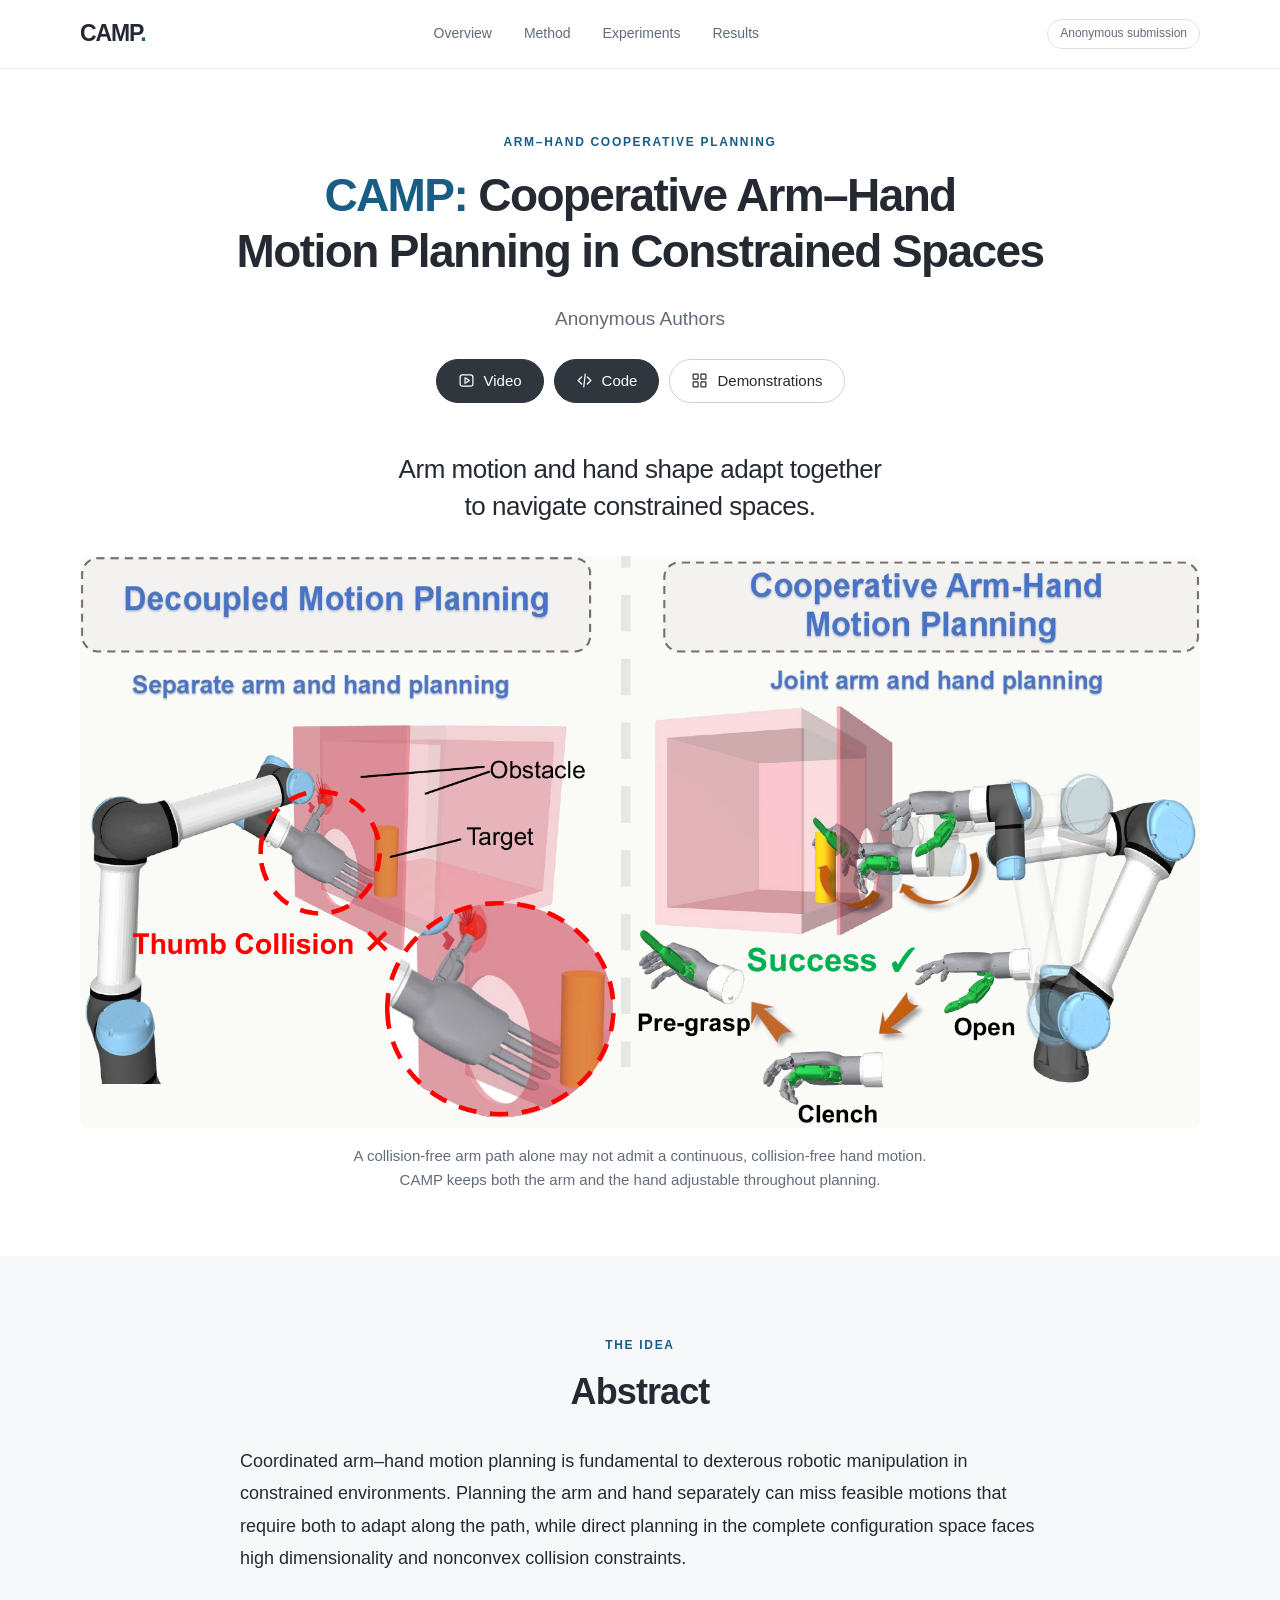
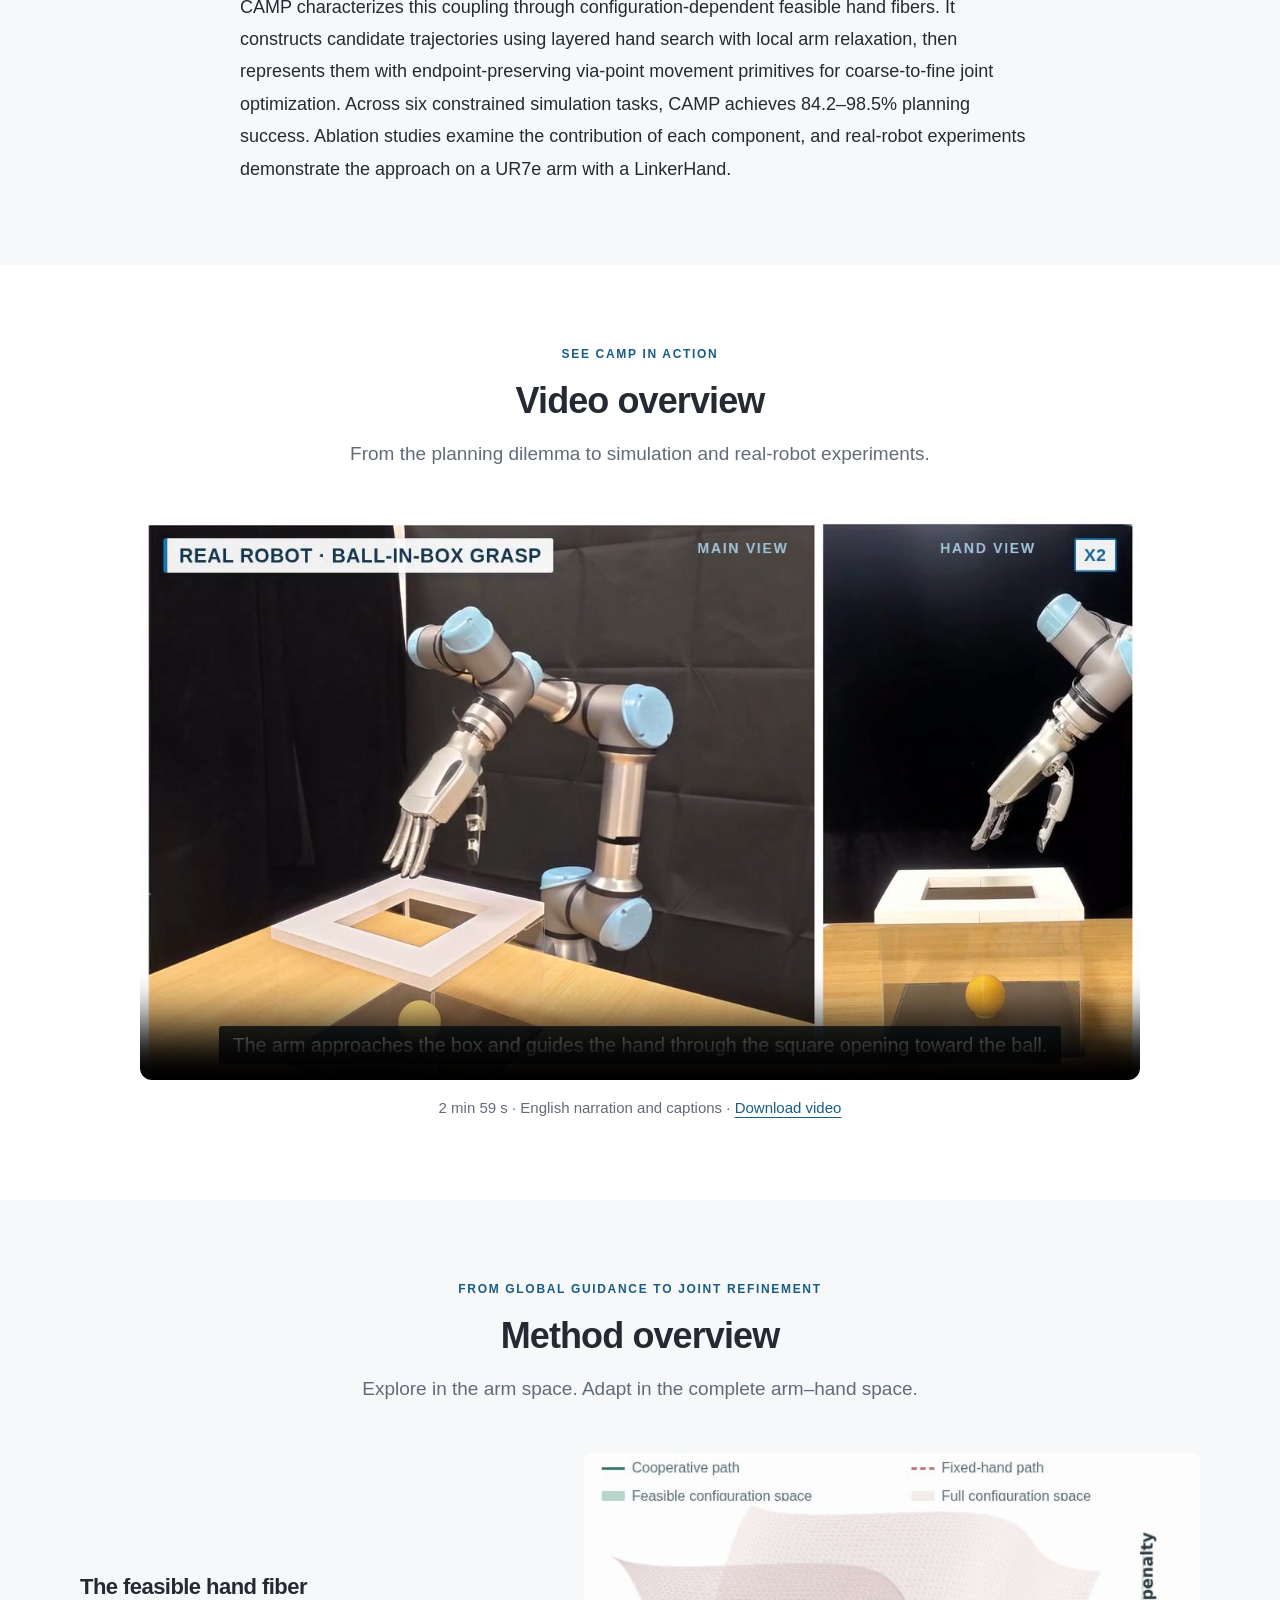
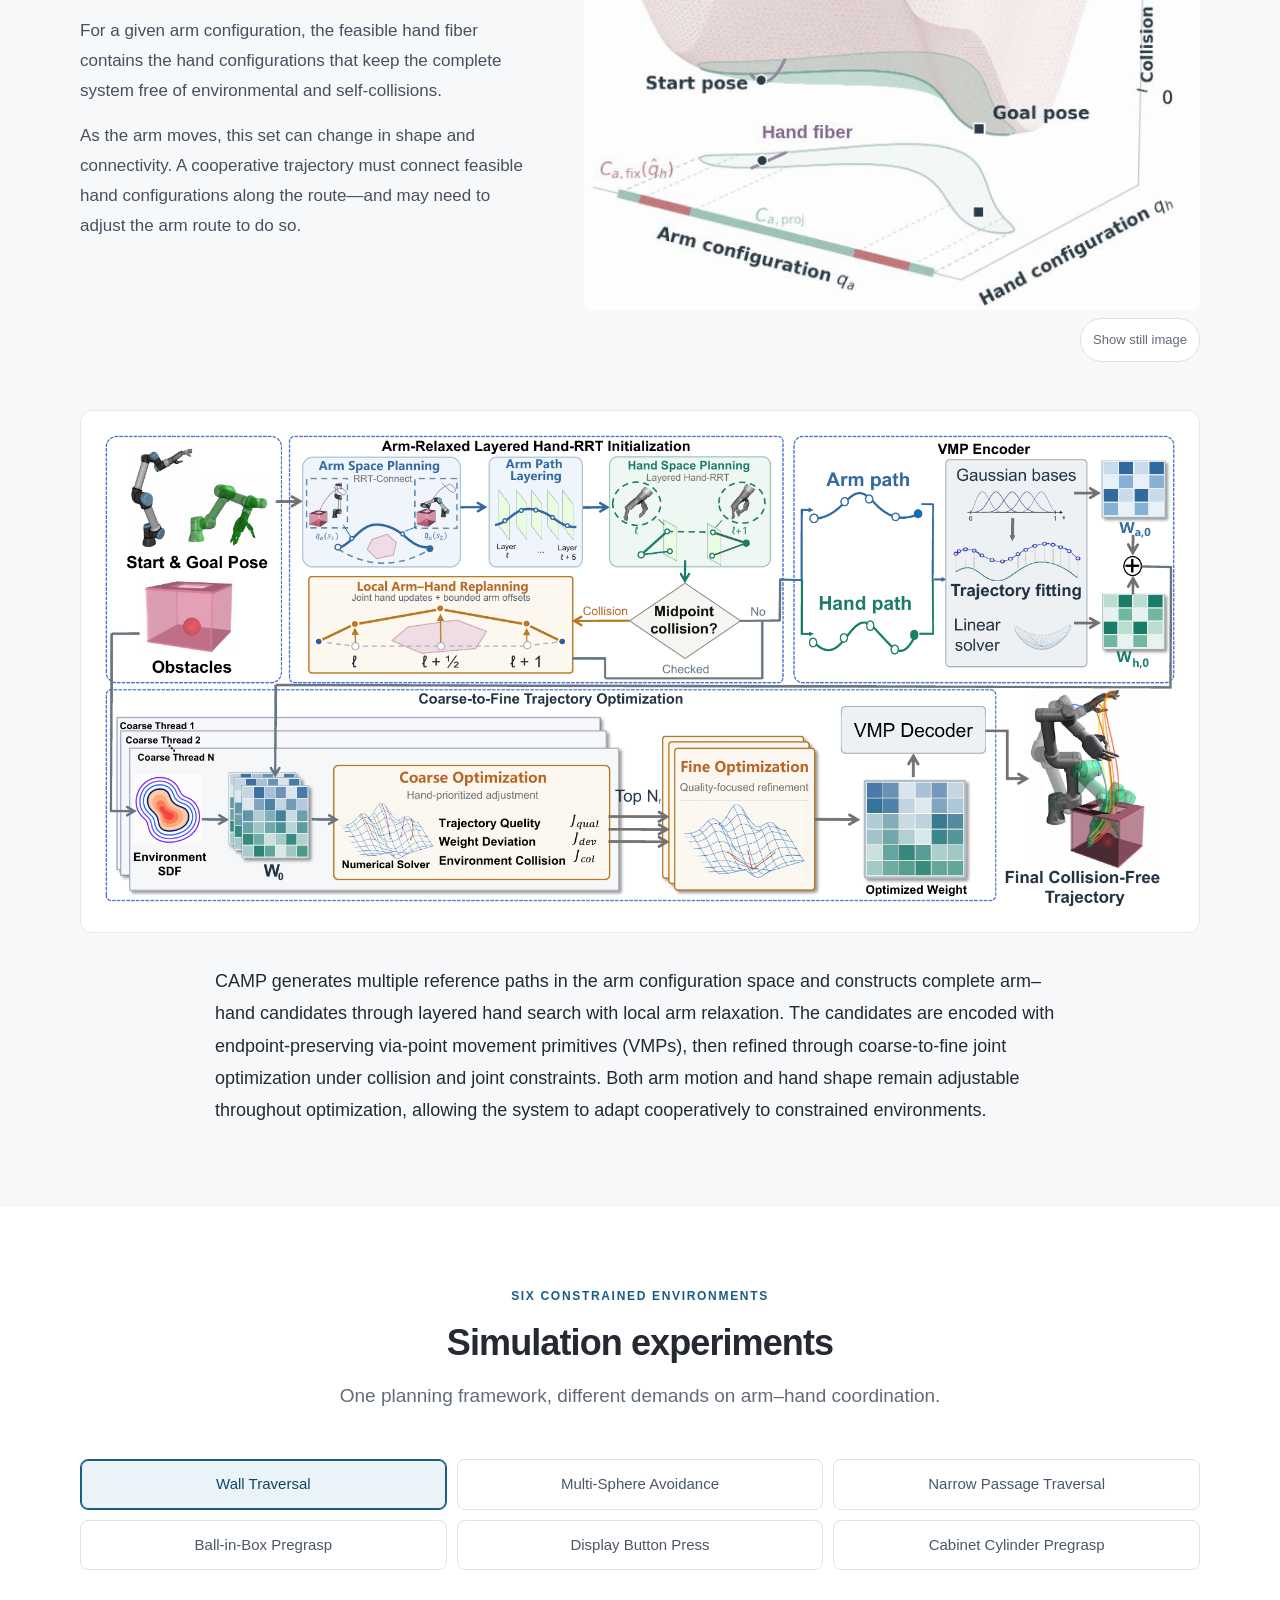
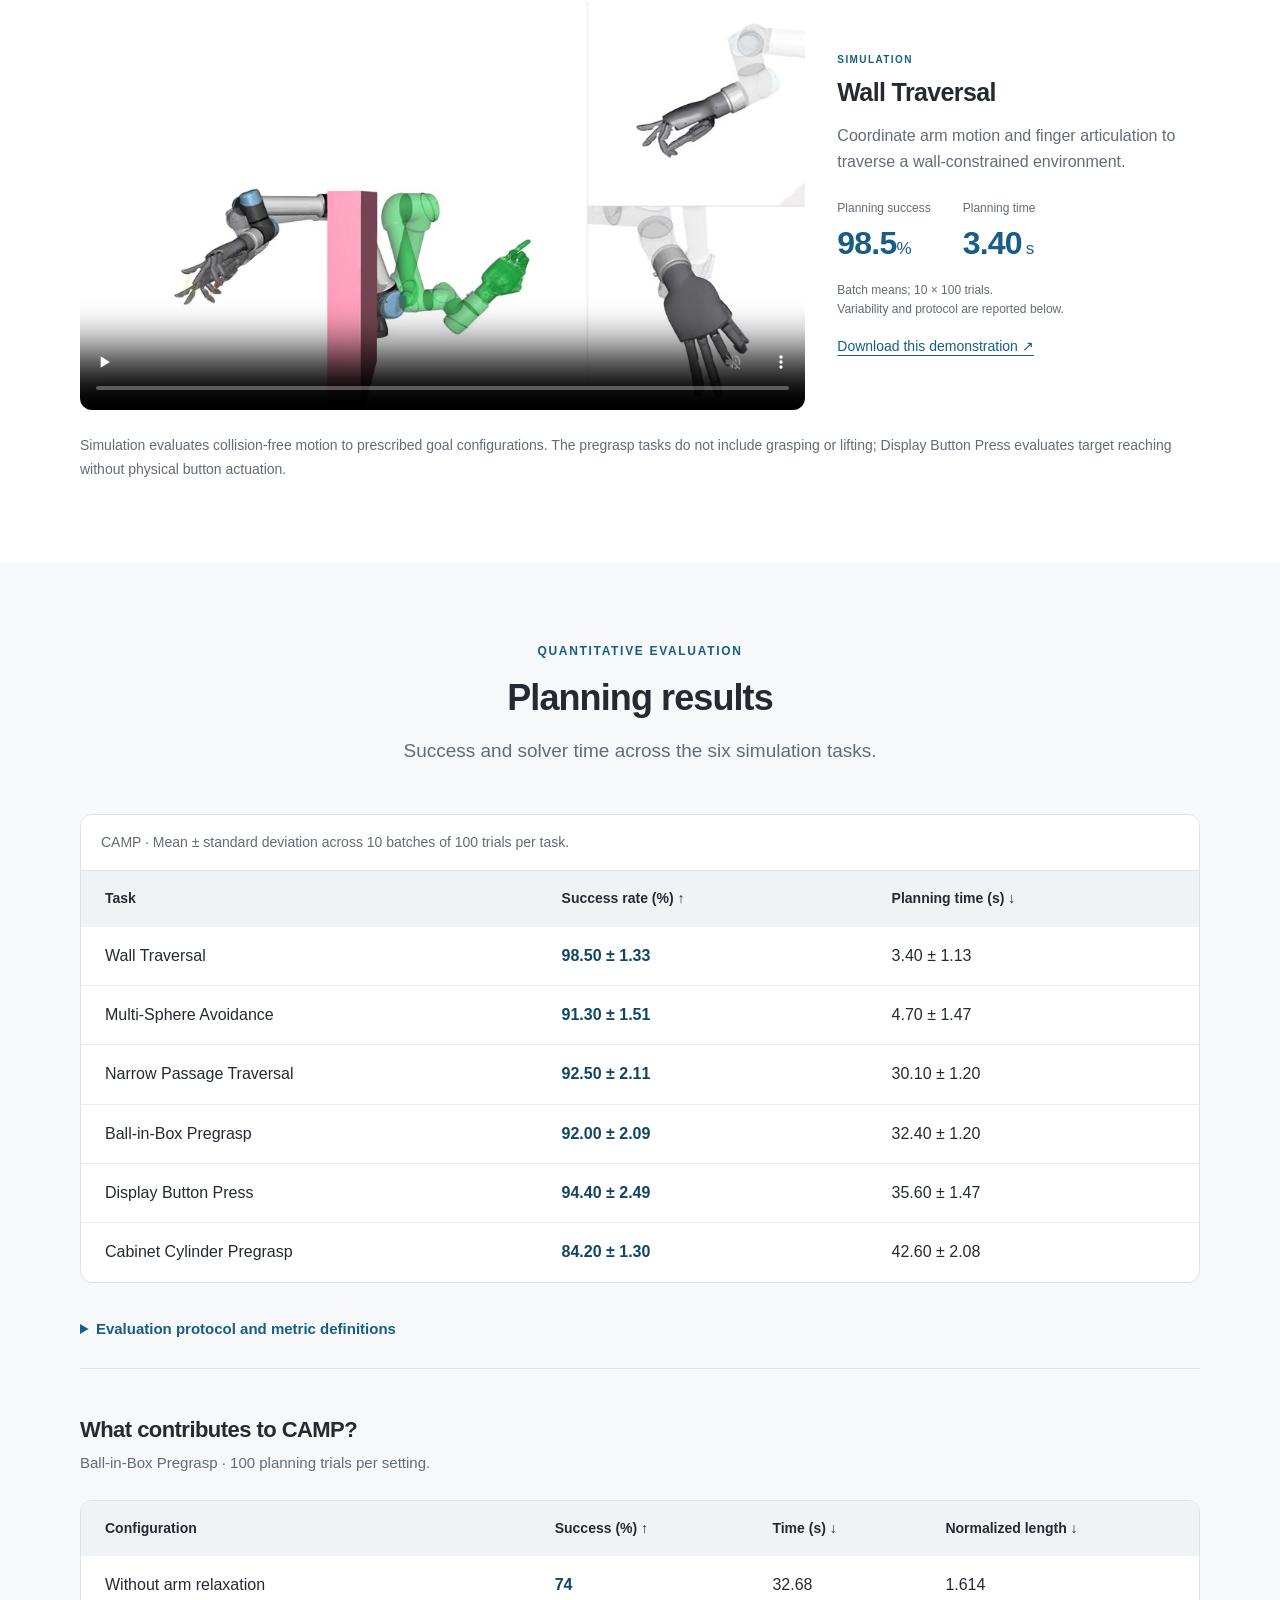
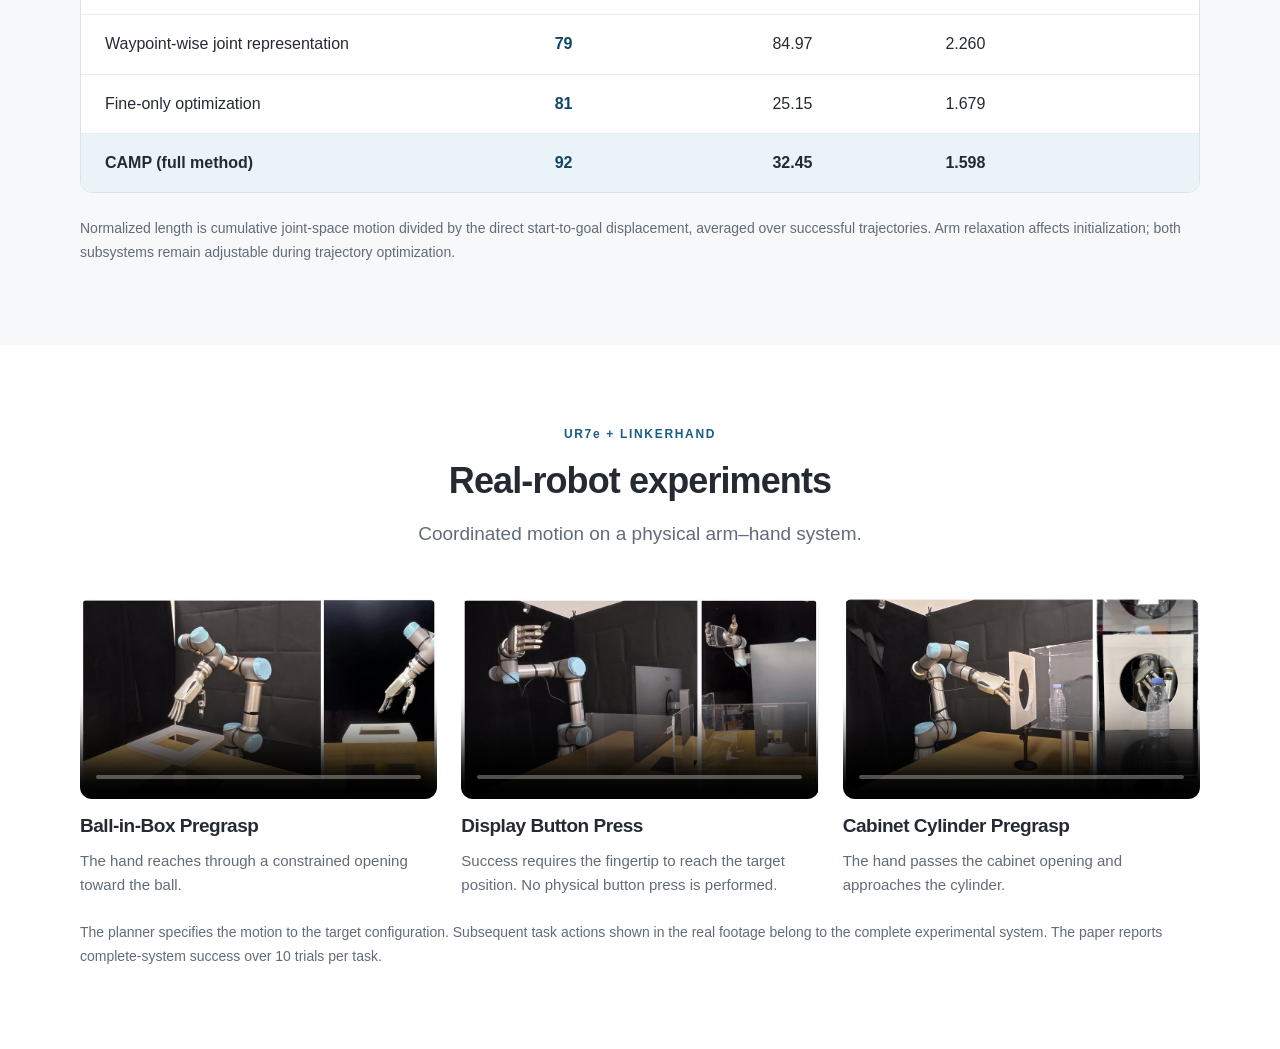
==== index.html @ 3e93bd25 "Explain the method as a concise manuscript-grounded paragraph Constraint: Preserve the pipeline figu" ====
<!doctype html>
<html lang="en">
<head>
  <meta charset="utf-8">
  <meta name="viewport" content="width=device-width, initial-scale=1">
  <meta name="description" content="CAMP: Cooperative Arm–Hand Motion Planning in Constrained Spaces. An anonymous research project on coordinated arm and dexterous-hand motion planning.">
  <meta name="robots" content="noindex, nofollow, noarchive">
  <meta name="referrer" content="no-referrer">
  <meta property="og:title" content="CAMP: Cooperative Arm–Hand Motion Planning in Constrained Spaces">
  <meta property="og:description" content="Coordinating arm motion and hand shape through constrained spaces.">
  <meta property="og:type" content="website">
  <title>CAMP | Cooperative Arm–Hand Motion Planning</title>
  <link rel="icon" type="image/svg+xml" href="favicon.svg">
  <link rel="stylesheet" href="styles.css?v=method-summary">
  <script src="site.js?v=fiber-v40" defer></script>
</head>
<body>
  <a class="skip-link" href="#main">Skip to content</a>
  <header class="site-header">
    <nav class="nav container" aria-label="Main navigation">
      <a class="wordmark" href="#top" aria-label="CAMP home">CAMP<span class="wordmark-dot">.</span></a>
      <div class="nav-links">
        <a href="#overview">Overview</a>
        <a href="#method">Method</a>
        <a href="#experiments">Experiments</a>
        <a href="#results">Results</a>
      </div>
      <span class="review-label">Anonymous submission</span>
    </nav>
  </header>
  <main id="main">
    <section class="hero container" id="top" aria-labelledby="paper-title">
      <p class="eyebrow">ARM–HAND COOPERATIVE PLANNING</p>
      <h1 id="paper-title"><span class="title-name">CAMP:</span> Cooperative Arm–Hand<br class="desktop-break"> Motion Planning in Constrained Spaces</h1>
      <p class="authors">Anonymous Authors</p>
      <div class="resource-links">
        <a class="pill" href="#video">
          <svg viewBox="0 0 24 24" aria-hidden="true"><rect x="3" y="4" width="18" height="16" rx="3"/><path d="m10 8 6 4-6 4z"/></svg> Video
        </a>
        <a class="pill" href="code.html" target="_blank" rel="noopener noreferrer" aria-label="Code (opens in a new tab)" title="Code release planned after paper acceptance">
          <svg viewBox="0 0 24 24" aria-hidden="true"><path d="m8 7-5 5 5 5m8-10 5 5-5 5m-3-14-2 18"/></svg> Code
        </a>
        <a class="pill pill-outline" href="#experiments">
          <svg viewBox="0 0 24 24" aria-hidden="true"><rect x="3" y="3" width="7" height="7" rx="1"/><rect x="14" y="3" width="7" height="7" rx="1"/><rect x="3" y="14" width="7" height="7" rx="1"/><rect x="14" y="14" width="7" height="7" rx="1"/></svg> Demonstrations
        </a>
      </div>
      <p class="hero-summary">Arm motion and hand shape adapt together<br class="desktop-break"> to navigate constrained spaces.</p>
      <figure class="teaser">
        <a class="figure-link" href="assets/motivation.png" target="_blank" rel="noopener" aria-label="Open the planning comparison at full resolution">
        <img src="assets/motivation.png" alt="Comparison of decoupled arm–hand planning, which results in a thumb collision in the depicted opening, and CAMP, which coordinates arm and hand motion to pass through." fetchpriority="high" width="1800" height="919">
        </a>
        <figcaption>A collision-free arm path alone may not admit a continuous, collision-free hand motion.<br class="desktop-break"> CAMP keeps both the arm and the hand adjustable throughout planning.</figcaption>
      </figure>
    </section>

    <section class="section soft-section" id="overview" aria-labelledby="abstract-title">
      <div class="prose">
        <p class="eyebrow">THE IDEA</p>
        <h2 id="abstract-title">Abstract</h2>
        <p>Coordinated arm–hand motion planning is fundamental to dexterous robotic manipulation in constrained environments. Planning the arm and hand separately can miss feasible motions that require both to adapt along the path, while direct planning in the complete configuration space faces high dimensionality and nonconvex collision constraints.</p>
        <p>CAMP characterizes this coupling through configuration-dependent feasible hand fibers. It constructs candidate trajectories using layered hand search with local arm relaxation, then represents them with endpoint-preserving via-point movement primitives for coarse-to-fine joint optimization. Across six constrained simulation tasks, CAMP achieves 84.2–98.5% planning success. Ablation studies examine the contribution of each component, and real-robot experiments demonstrate the approach on a UR7e arm with a LinkerHand.</p>
      </div>
    </section>

    <section class="section container" id="video" aria-labelledby="video-title">
      <div class="section-heading">
        <p class="eyebrow">SEE CAMP IN ACTION</p>
        <h2 id="video-title">Video overview</h2>
        <p>From the planning dilemma to simulation and real-robot experiments.</p>
      </div>
      <figure class="video-figure overview-video">
        <video controls playsinline preload="none" poster="assets/overview.jpg" aria-label="CAMP overview video with English narration and captions">
          <source src="assets/overview.mp4" type="video/mp4">
          <track kind="captions" src="assets/overview.vtt" srclang="en" label="English">
          Your browser does not support embedded video. <a href="assets/overview.mp4">Download the overview video.</a>
        </video>
        <figcaption>2 min 59 s · English narration and captions · <a href="assets/overview.mp4" download>Download video</a></figcaption>
      </figure>
    </section>

    <section class="section soft-section" id="method" aria-labelledby="method-title">
      <div class="container">
        <div class="section-heading">
          <p class="eyebrow">FROM GLOBAL GUIDANCE TO JOINT REFINEMENT</p>
          <h2 id="method-title">Method overview</h2>
          <p>Explore in the arm space. Adapt in the complete arm–hand space.</p>
        </div>
        <div class="insight">
          <div>
            <h3>The feasible hand fiber</h3>
            <p>For a given arm configuration, the feasible hand fiber contains the hand configurations that keep the complete system free of environmental and self-collisions.</p>
            <p>As the arm moves, this set can change in shape and connectivity. A cooperative trajectory must connect feasible hand configurations along the route—and may need to adjust the arm route to do so.</p>
          </div>
          <figure class="fiber-animation">
            <a class="figure-link" href="assets/fibers-v40.gif" target="_blank" rel="noopener" aria-label="Open the animated feasible hand fiber diagram">
              <picture>
                <source id="fiber-reduced-motion" media="(prefers-reduced-motion: reduce)" srcset="assets/fibers-v40-still.png">
                <img id="fiber-graphic" src="assets/fibers-v40.gif" alt="Animated feasible hand fibers: the purple fiber moves with the arm configuration, followed by the red fixed-hand path and green cooperative trajectory." loading="lazy" width="696" height="516">
              </picture>
            </a>
            <button class="motion-toggle" id="fiber-animation-toggle" type="button" aria-controls="fiber-graphic" hidden>Show still image</button>
          </figure>
        </div>
        <figure class="method-figure">
          <a class="figure-link" href="assets/method.png" target="_blank" rel="noopener" aria-label="Open CAMP pipeline at full resolution">
            <img src="assets/method.png" alt="CAMP pipeline: generate arm-space guides, lift them using layered hand search with local arm relaxation, encode full trajectories with VMPs, then perform coarse-to-fine joint optimization." loading="lazy" width="1800" height="796">
          </a>
        </figure>
        <p class="method-summary">CAMP generates multiple reference paths in the arm configuration space and constructs complete arm–hand candidates through layered hand search with local arm relaxation. The candidates are encoded with endpoint-preserving via-point movement primitives (VMPs), then refined through coarse-to-fine joint optimization under collision and joint constraints. Both arm motion and hand shape remain adjustable throughout optimization, allowing the system to adapt cooperatively to constrained environments.</p>
      </div>
    </section>

    <section class="section container" id="experiments" aria-labelledby="experiments-title">
      <div class="section-heading">
        <p class="eyebrow">SIX CONSTRAINED ENVIRONMENTS</p>
        <h2 id="experiments-title">Simulation experiments</h2>
        <p>One planning framework, different demands on arm–hand coordination.</p>
      </div>
      <div class="task-buttons" role="group" aria-label="Select a simulation task">
        <button type="button" aria-pressed="true" aria-controls="task-panel" data-task="task01">Wall Traversal</button>
        <button type="button" aria-pressed="false" aria-controls="task-panel" data-task="task03">Multi-Sphere Avoidance</button>
        <button type="button" aria-pressed="false" aria-controls="task-panel" data-task="task04">Narrow Passage Traversal</button>
        <button type="button" aria-pressed="false" aria-controls="task-panel" data-task="task07">Ball-in-Box Pregrasp</button>
        <button type="button" aria-pressed="false" aria-controls="task-panel" data-task="task08">Display Button Press</button>
        <button type="button" aria-pressed="false" aria-controls="task-panel" data-task="task09">Cabinet Cylinder Pregrasp</button>
      </div>
      <div id="task-panel" class="task-panel">
        <video id="task-video" controls playsinline muted preload="none" poster="assets/sim-task01.jpg" aria-label="Wall Traversal simulation demonstration">
          <source src="assets/sim-task01.mp4" type="video/mp4">
          Your browser does not support embedded video. <a href="assets/sim-task01.mp4">Download the demonstration.</a>
        </video>
        <div class="task-details" aria-live="polite" aria-atomic="true">
          <p class="eyebrow">SIMULATION</p>
          <h3 id="task-title">Wall Traversal</h3>
          <p id="task-description">Coordinate arm motion and finger articulation to traverse a wall-constrained environment.</p>
          <dl class="task-stats">
            <div><dt>Planning success</dt><dd id="task-success">98.5<span>%</span></dd></div>
            <div><dt>Planning time</dt><dd id="task-time">3.40<span> s</span></dd></div>
          </dl>
          <p class="stat-note">Batch means; 10 × 100 trials.<br>Variability and protocol are reported below.</p>
          <a class="text-link" id="task-download" href="assets/sim-task01.mp4" download>Download this demonstration <span aria-hidden="true">↗</span></a>
        </div>
      </div>
      <p class="section-note">Simulation evaluates collision-free motion to prescribed goal configurations. The pregrasp tasks do not include grasping or lifting; Display Button Press evaluates target reaching without physical button actuation.</p>
      <noscript><p class="section-note">All demonstrations: <a href="assets/sim-task03.mp4">Multi-Sphere Avoidance</a> · <a href="assets/sim-task04.mp4">Narrow Passage Traversal</a> · <a href="assets/sim-task07.mp4">Ball-in-Box Pregrasp</a> · <a href="assets/sim-task08.mp4">Display Button Press</a> · <a href="assets/sim-task09.mp4">Cabinet Cylinder Pregrasp</a>.</p></noscript>
    </section>

    <section class="section soft-section" id="results" aria-labelledby="results-title">
      <div class="container">
        <div class="section-heading">
          <p class="eyebrow">QUANTITATIVE EVALUATION</p>
          <h2 id="results-title">Planning results</h2>
          <p>Success and solver time across the six simulation tasks.</p>
        </div>
        <div class="table-wrap" role="region" aria-label="CAMP planning results" tabindex="0">
          <table>
            <caption>CAMP · Mean ± standard deviation across 10 batches of 100 trials per task.</caption>
            <thead><tr><th scope="col">Task</th><th scope="col">Success rate (%) ↑</th><th scope="col">Planning time (s) ↓</th></tr></thead>
            <tbody>
              <tr><th scope="row">Wall Traversal</th><td>98.50 ± 1.33</td><td>3.40 ± 1.13</td></tr>
              <tr><th scope="row">Multi-Sphere Avoidance</th><td>91.30 ± 1.51</td><td>4.70 ± 1.47</td></tr>
              <tr><th scope="row">Narrow Passage Traversal</th><td>92.50 ± 2.11</td><td>30.10 ± 1.20</td></tr>
              <tr><th scope="row">Ball-in-Box Pregrasp</th><td>92.00 ± 2.09</td><td>32.40 ± 1.20</td></tr>
              <tr><th scope="row">Display Button Press</th><td>94.40 ± 2.49</td><td>35.60 ± 1.47</td></tr>
              <tr><th scope="row">Cabinet Cylinder Pregrasp</th><td>84.20 ± 1.30</td><td>42.60 ± 2.08</td></tr>
            </tbody>
          </table>
        </div>
        <details class="protocol">
          <summary>Evaluation protocol and metric definitions</summary>
          <div>
            <p>All methods use the same sampled scenes and start and goal configurations. The experimental platform has a 6-DoF UR7e arm and a 16-DoF LinkerHand, for 22 active joints. Planning runs on an Intel Core i9-14900KF CPU and an NVIDIA GeForce RTX 5070 Ti GPU.</p>
            <p>Success requires a complete trajectory that reaches the prescribed goal, satisfies the task constraints and passes exact collision checks in MuJoCo. Planning time is the solver wall-clock time averaged over all 100 trials in each batch; it excludes setup, path simplification, dense post-planning validation, collision-checker construction, artifact I/O and playback.</p>
            <p>The paper provides the complete RRT-Connect, QRRT*, CHOMP and A*+CHOMP comparisons, as well as ablations of arm relaxation, trajectory representation and coarse-to-fine optimization.</p>
          </div>
        </details>
        <div class="ablation-header">
          <h3>What contributes to CAMP?</h3>
          <p>Ball-in-Box Pregrasp · 100 planning trials per setting.</p>
        </div>
        <div class="table-wrap" role="region" aria-label="CAMP ablation study" tabindex="0">
          <table class="ablation-table">
            <thead><tr><th scope="col">Configuration</th><th scope="col">Success (%) ↑</th><th scope="col">Time (s) ↓</th><th scope="col">Normalized length ↓</th></tr></thead>
            <tbody>
              <tr><th scope="row">Without arm relaxation</th><td>74</td><td>32.68</td><td>1.614</td></tr>
              <tr><th scope="row">Waypoint-wise joint representation</th><td>79</td><td>84.97</td><td>2.260</td></tr>
              <tr><th scope="row">Fine-only optimization</th><td>81</td><td>25.15</td><td>1.679</td></tr>
              <tr class="highlight-row"><th scope="row">CAMP (full method)</th><td>92</td><td>32.45</td><td>1.598</td></tr>
            </tbody>
          </table>
        </div>
        <p class="section-note">Normalized length is cumulative joint-space motion divided by the direct start-to-goal displacement, averaged over successful trajectories. Arm relaxation affects initialization; both subsystems remain adjustable during trajectory optimization.</p>
      </div>
    </section>

    <section class="section container" id="real-robot" aria-labelledby="real-title">
      <div class="section-heading">
        <p class="eyebrow">UR7e + LINKERHAND</p>
        <h2 id="real-title">Real-robot experiments</h2>
        <p>Coordinated motion on a physical arm–hand system.</p>
      </div>
      <div class="real-grid">
        <figure class="video-figure">
          <video controls playsinline muted preload="none" poster="assets/real-task07.jpg" aria-label="Ball-in-Box Pregrasp real-robot demonstration"><source src="assets/real-task07.mp4" type="video/mp4"> <a href="assets/real-task07.mp4">Download video.</a></video>
          <figcaption><h3>Ball-in-Box Pregrasp</h3><p>The hand reaches through a constrained opening toward the ball.</p></figcaption>
        </figure>
        <figure class="video-figure">
          <video controls playsinline muted preload="none" poster="assets/real-task08.jpg" aria-label="Display Button Press real-robot demonstration"><source src="assets/real-task08.mp4" type="video/mp4"> <a href="assets/real-task08.mp4">Download video.</a></video>
          <figcaption><h3>Display Button Press</h3><p>Success requires the fingertip to reach the target position. No physical button press is performed.</p></figcaption>
        </figure>
        <figure class="video-figure">
          <video controls playsinline muted preload="none" poster="assets/real-task09.jpg" aria-label="Cabinet Cylinder Pregrasp real-robot demonstration"><source src="assets/real-task09.mp4" type="video/mp4"> <a href="assets/real-task09.mp4">Download video.</a></video>
          <figcaption><h3>Cabinet Cylinder Pregrasp</h3><p>The hand passes the cabinet opening and approaches the cylinder.</p></figcaption>
        </figure>
      </div>
      <p class="section-note">The planner specifies the motion to the target configuration. Subsequent task actions shown in the real footage belong to the complete experimental system. The paper reports complete-system success over 10 trials per task.</p>
    </section>

  </main>
  <p id="media-status" class="media-status" role="status" hidden></p>
</body>
</html>
---- styles.css ----
:root {
  color-scheme: light;
  --ink: #252a32;
  --muted: #626b78;
  --blue: #185d83;
  --blue-dark: #104664;
  --blue-light: #eaf3f8;
  --line: #dce2e7;
  --soft: #f6f8fa;
  --white: #fff;
  --radius: 12px;
  --space-1: 4px;
  --space-2: 8px;
  --space-3: 12px;
  --space-4: 16px;
  --space-6: 24px;
  --space-8: 32px;
  --space-12: 48px;
  --space-16: 64px;
  --space-20: 80px;
}
* { box-sizing: border-box; }
html { scroll-behavior: smooth; scroll-padding-top: 90px; }
body { margin: 0; color: var(--ink); background: var(--white); font: 18px/1.65 -apple-system, BlinkMacSystemFont, "Segoe UI", Arial, sans-serif; -webkit-font-smoothing: antialiased; }
a { color: var(--blue); text-decoration-thickness: 1px; text-underline-offset: 4px; }
a:hover { color: var(--blue-dark); }
button, video { font: inherit; }
button { cursor: pointer; }
button, a, summary, video, [tabindex] { -webkit-tap-highlight-color: transparent; }
:focus-visible { outline: 3px solid #1684b5; outline-offset: 5px; }
img, video { display: block; max-width: 100%; }
img { height: auto; }
video { width: 100%; aspect-ratio: 16 / 9; background: #edf0f3; object-fit: contain; border-radius: var(--radius); }
figure, p, h1, h2, h3 { margin: 0; }
h1, h2, h3 { line-height: 1.2; letter-spacing: -.025em; }
h2 { font-size: clamp(29px, 3vw, 36px); font-weight: 650; }
h3 { font-size: 22px; font-weight: 620; }
p + p { margin-top: var(--space-4); }
.container { width: min(1120px, calc(100% - 64px)); margin-inline: auto; }
.prose { width: min(800px, calc(100% - 64px)); margin-inline: auto; }
.skip-link { position: absolute; top: -80px; left: 20px; z-index: 100; padding: 12px 20px; background: white; border: 2px solid var(--blue); }
.skip-link:focus { top: 12px; }
.site-header { background: rgba(255,255,255,.97); border-bottom: 1px solid #edf0f3; position: sticky; top: 0; z-index: 10; }
.nav { min-height: 68px; display: flex; align-items: center; justify-content: space-between; gap: var(--space-6); font-size: 14px; }
.wordmark { font-size: 23px; font-weight: 800; letter-spacing: -.05em; color: var(--ink); text-decoration: none; }
.wordmark-dot { color: var(--blue); }
.nav-links { display: flex; gap: var(--space-8); }
.nav-links a { color: var(--muted); text-decoration: none; padding-block: 15px; }
.nav-links a:hover, .nav-links a[aria-current="location"] { color: var(--blue); }
.review-label { font-size: 12px; color: var(--muted); border: 1px solid var(--line); border-radius: 999px; padding: 4px 12px; white-space: nowrap; }
.hero { text-align: center; padding-top: var(--space-16); padding-bottom: var(--space-16); }
.eyebrow { color: var(--blue); font-size: 12px; font-weight: 700; line-height: 1.5; letter-spacing: .14em; margin-bottom: var(--space-4); }
h1 { font-size: clamp(32px, 3.6vw, 46px); font-weight: 720; line-height: 1.22; letter-spacing: -.035em; }
.title-name { color: var(--blue); }
.authors { margin-top: var(--space-6); font-size: 19px; color: var(--muted); }
.resource-links { display: flex; align-items: center; justify-content: center; flex-wrap: wrap; gap: 10px; margin-top: var(--space-6); }
.pill { min-height: 44px; display: inline-flex; align-items: center; justify-content: center; gap: 9px; background: #30363d; border: 1px solid #30363d; color: var(--white); padding: 9px 21px; border-radius: 999px; text-decoration: none; font-size: 15px; font-weight: 500; transition: background .15s, border-color .15s; }
.pill:hover { background: var(--blue-dark); border-color: var(--blue-dark); color: white; }
.pill-outline { background: white; color: var(--ink); border-color: #cbd3da; }
.pill-outline:hover { background: var(--blue-light); color: var(--blue-dark); border-color: var(--blue); }
.pill svg { width: 17px; height: 17px; stroke: currentColor; fill: none; stroke-width: 1.7; stroke-linecap: round; stroke-linejoin: round; }
.hero-summary { font-size: clamp(20px, 2.2vw, 26px); line-height: 1.4; margin: var(--space-12) auto var(--space-8); font-weight: 450; letter-spacing: -.018em; }
.teaser { width: 100%; margin-inline: auto; }
.teaser img { width: 100%; }
figcaption { font-size: 15px; color: var(--muted); line-height: 1.6; text-align: center; padding-top: var(--space-4); }
.section { padding-block: var(--space-20); }
.soft-section { background: var(--soft); }
.section-heading { text-align: center; margin-bottom: var(--space-12); }
.section-heading h2 { margin-bottom: var(--space-4); }
.section-heading > p:last-child:not(.eyebrow) { color: var(--muted); font-size: 19px; }
.prose > .eyebrow, .prose > h2 { text-align: center; }
.prose h2 { margin-bottom: var(--space-8); }
.prose > p:not(.eyebrow) { line-height: 1.8; }
.overview-video { max-width: 1000px; margin-inline: auto; }
.insight { display: grid; grid-template-columns: .85fr 1.15fr; align-items: center; gap: var(--space-12); margin-bottom: var(--space-12); }
.insight h3 { margin-bottom: var(--space-4); }
.insight p { font-size: 17px; line-height: 1.75; color: #46515e; }
.figure-link { display: block; border-radius: 6px; overflow: hidden; }
.figure-link img { width: 100%; }
.fiber-animation { min-width: 0; text-align: right; }
.motion-toggle { margin-top: var(--space-2); padding: 6px 12px; min-height: 44px; border: 1px solid var(--line); border-radius: 999px; background: var(--white); color: var(--muted); font-size: 13px; }
.motion-toggle:hover { color: var(--blue); border-color: var(--blue); }
.motion-toggle[hidden] { display: none; }
.method-figure { padding: var(--space-6); background: white; border-radius: var(--radius); border: 1px solid #e6eaee; }
.method-summary { max-width: 850px; margin: var(--space-8) auto 0; line-height: 1.8; }
.task-buttons { display: grid; grid-template-columns: repeat(3, 1fr); gap: 10px; margin-bottom: var(--space-8); }
.task-buttons button { padding: 13px 12px; border: 1px solid var(--line); border-radius: 8px; background: white; color: #4b5765; font-size: 15px; line-height: 1.5; font-weight: 500; }
.task-buttons button:hover { border-color: var(--blue); color: var(--blue); }
.task-buttons button[aria-pressed="true"] { color: var(--blue-dark); background: var(--blue-light); border-color: var(--blue); box-shadow: inset 0 0 0 1px var(--blue); }
.task-panel { display: grid; grid-template-columns: minmax(0, 2fr) minmax(245px, 1fr); align-items: center; gap: var(--space-8); }
.task-details h3 { font-size: 25px; margin-bottom: var(--space-4); }
.task-details > p:not(.eyebrow) { color: var(--muted); font-size: 16px; }
.task-details .eyebrow { font-size: 10px; margin-bottom: 10px; }
.task-stats { display: flex; gap: var(--space-8); margin: var(--space-6) 0 var(--space-4); }
.task-stats dt { font-size: 12px; color: var(--muted); }
.task-stats dd { margin: 4px 0 0; font-size: 32px; color: var(--blue); font-weight: 650; line-height: 1.3; letter-spacing: -.025em; font-variant-numeric: tabular-nums; }
.task-stats dd span { font-size: 17px; font-weight: 450; }
.task-details .stat-note { font-size: 12px !important; line-height: 1.6; }
.text-link { display: inline-block; margin-top: var(--space-4); font-size: 14px; }
.section-note { margin-top: var(--space-6); color: var(--muted); font-size: 14px; line-height: 1.7; }
.table-wrap { overflow-x: auto; border: 1px solid var(--line); border-radius: var(--radius); background: white; }
table { border-collapse: collapse; width: 100%; font-size: 16px; }
caption { padding: 16px 20px; background: white; text-align: left; font-size: 14px; color: var(--muted); border-bottom: 1px solid var(--line); }
th, td { padding: 16px 24px; text-align: left; }
thead { background: #f0f3f6; }
thead th { font-size: 14px; font-weight: 650; white-space: nowrap; }
tbody th { font-weight: 450; }
tbody tr + tr { border-top: 1px solid #e9edf0; }
td { font-variant-numeric: tabular-nums; white-space: nowrap; }
tbody td:nth-child(2) { color: var(--blue-dark); font-weight: 600; }
.protocol { margin-top: var(--space-6); font-size: 15px; border-bottom: 1px solid var(--line); padding-bottom: var(--space-4); }
.protocol summary { cursor: pointer; color: var(--blue); font-weight: 600; padding: 10px 0; }
.protocol > div { padding: var(--space-4) 0; color: #4b5765; }
.ablation-header { margin-top: var(--space-12); margin-bottom: var(--space-6); }
.ablation-header h3 { margin-bottom: var(--space-2); }
.ablation-header p { font-size: 15px; color: var(--muted); }
.highlight-row { background: var(--blue-light); }
.highlight-row th, .highlight-row td { font-weight: 650; }
.real-grid { display: grid; grid-template-columns: repeat(3, 1fr); gap: var(--space-6); }
.real-grid figcaption { text-align: left; }
.real-grid h3 { font-size: 19px; color: var(--ink); margin-bottom: var(--space-3); }
.real-grid p { font-size: 15px; }
.code-page { min-height: 100vh; display: flex; flex-direction: column; }
.release-notice { flex: 1; display: grid; place-items: center; text-align: center; padding-block: var(--space-20); }
.release-notice .release-message { max-width: 640px; margin: var(--space-6) auto 0; color: var(--muted); font-size: 20px; }
.release-notice .resource-links { margin-top: var(--space-8); }
.media-status { position: fixed; bottom: 20px; left: 50%; transform: translateX(-50%); z-index: 20; width: min(500px, 90%); background: var(--ink); color: white; padding: 14px 20px; border-radius: 8px; font-size: 14px; }
@media (max-width: 850px) {
  .review-label { display: none; }
  .insight { grid-template-columns: 1fr; gap: var(--space-8); }
  .insight .figure-link { max-width: 650px; margin-inline: auto; }
  .task-panel { grid-template-columns: 1fr; }
  .task-details { padding: 0 var(--space-2); }
  .task-stats { gap: var(--space-12); }
  .real-grid { grid-template-columns: 1fr; max-width: 680px; margin-inline: auto; gap: var(--space-8); }
  .real-grid figcaption { padding-bottom: var(--space-4); }
}
@media (max-width: 600px) {
  html { scroll-padding-top: 75px; }
  body { font-size: 16px; }
  .container, .prose { width: calc(100% - 36px); }
  .nav { min-height: 60px; gap: var(--space-4); }
  .nav-links { gap: 14px; font-size: 12px; }
  .wordmark { font-size: 21px; }
  .hero { padding-top: var(--space-12); padding-bottom: var(--space-12); }
  h1 { font-size: 32px; line-height: 1.2; }
  .desktop-break { display: none; }
  .eyebrow { font-size: 10px; }
  .hero-summary { margin-top: var(--space-8); font-size: 21px; }
  .resource-links { gap: 8px; }
  .pill { padding-inline: 15px; font-size: 13px; }
  .authors { font-size: 17px; }
  .teaser figcaption { font-size: 13px; }
  .section { padding-block: var(--space-12); }
  .section-heading { margin-bottom: var(--space-8); }
  .section-heading > p:last-child:not(.eyebrow) { font-size: 16px; }
  .method-figure { padding: 12px; }
  .task-buttons { grid-template-columns: repeat(2, 1fr); gap: 8px; }
  .task-buttons button { font-size: 13px; padding: 10px; min-height: 52px; }
  table { min-width: 590px; font-size: 14px; }
  th, td { padding: 14px 18px; }
  .ablation-table { min-width: 680px; }
  caption { max-width: 590px; font-size: 12px; }
}
@media (prefers-reduced-motion: reduce) {
  html { scroll-behavior: auto; }
  *, *::before, *::after { transition: none !important; }
}
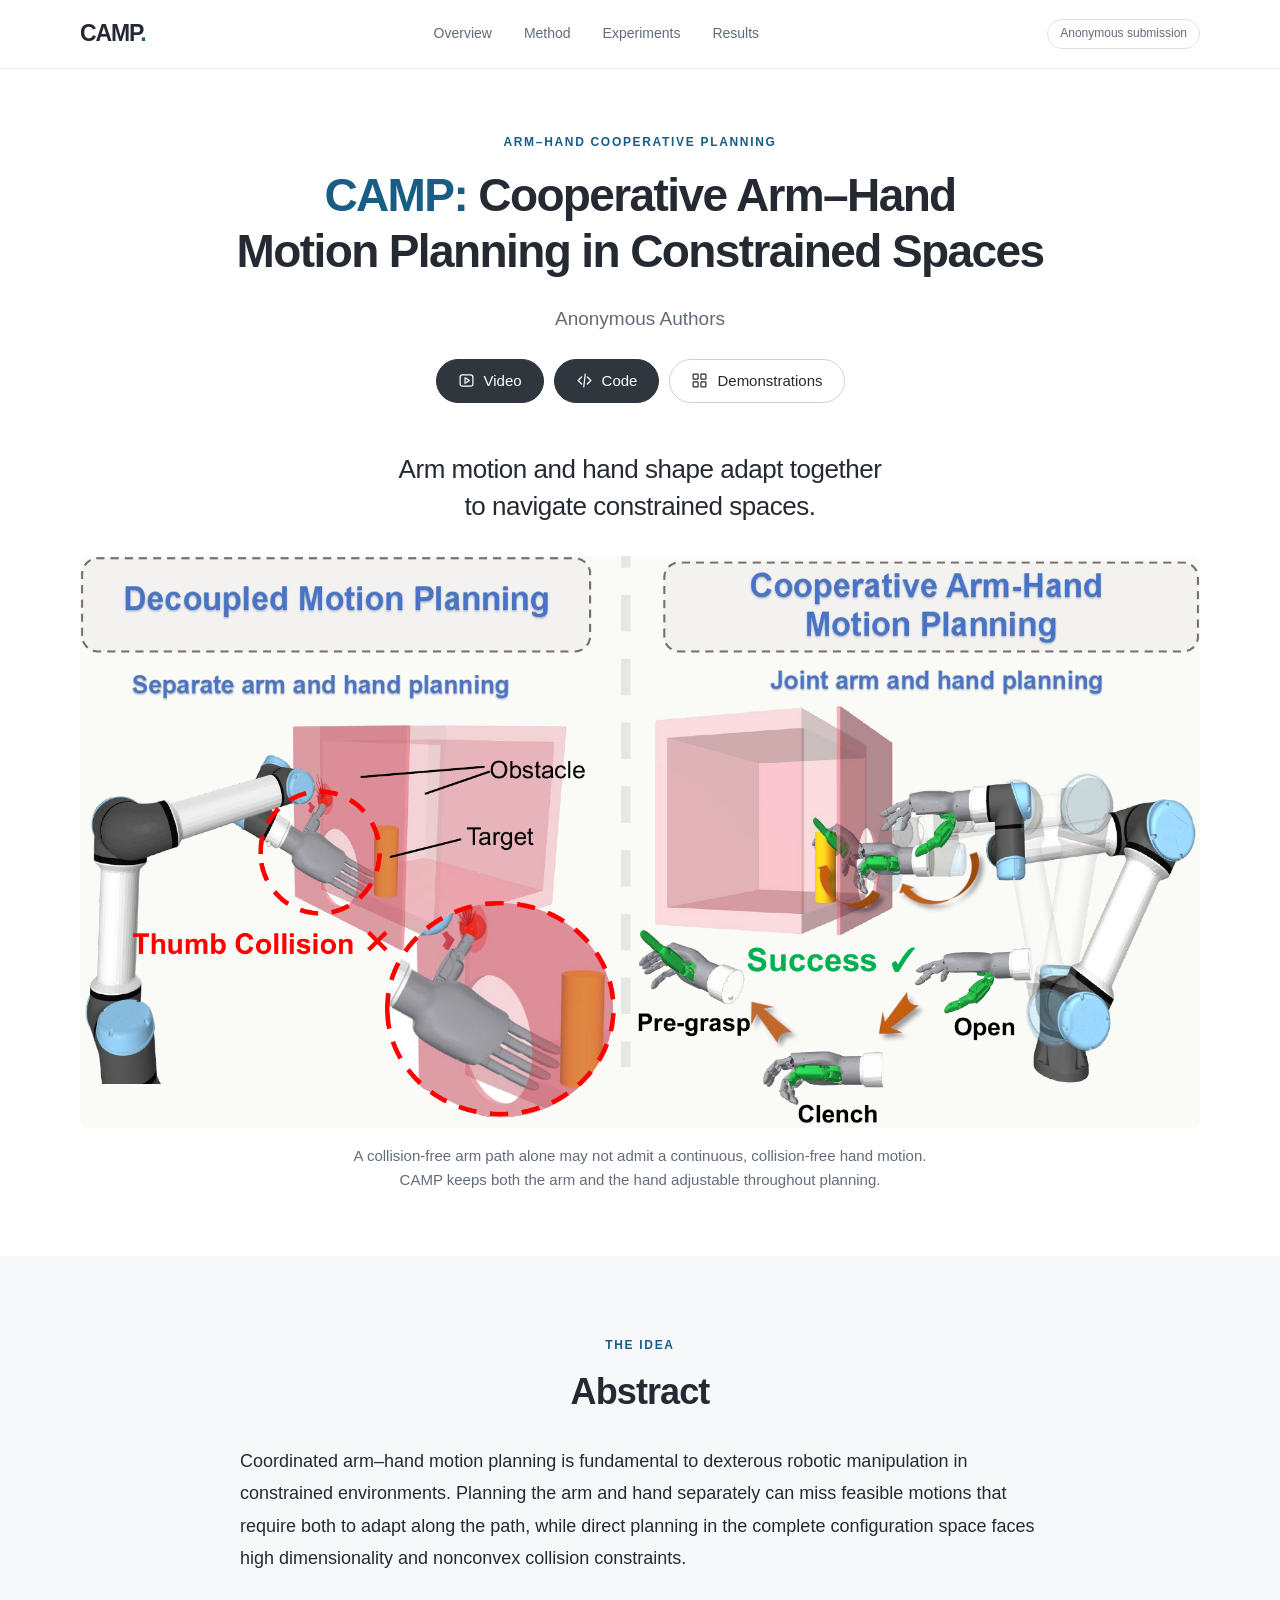
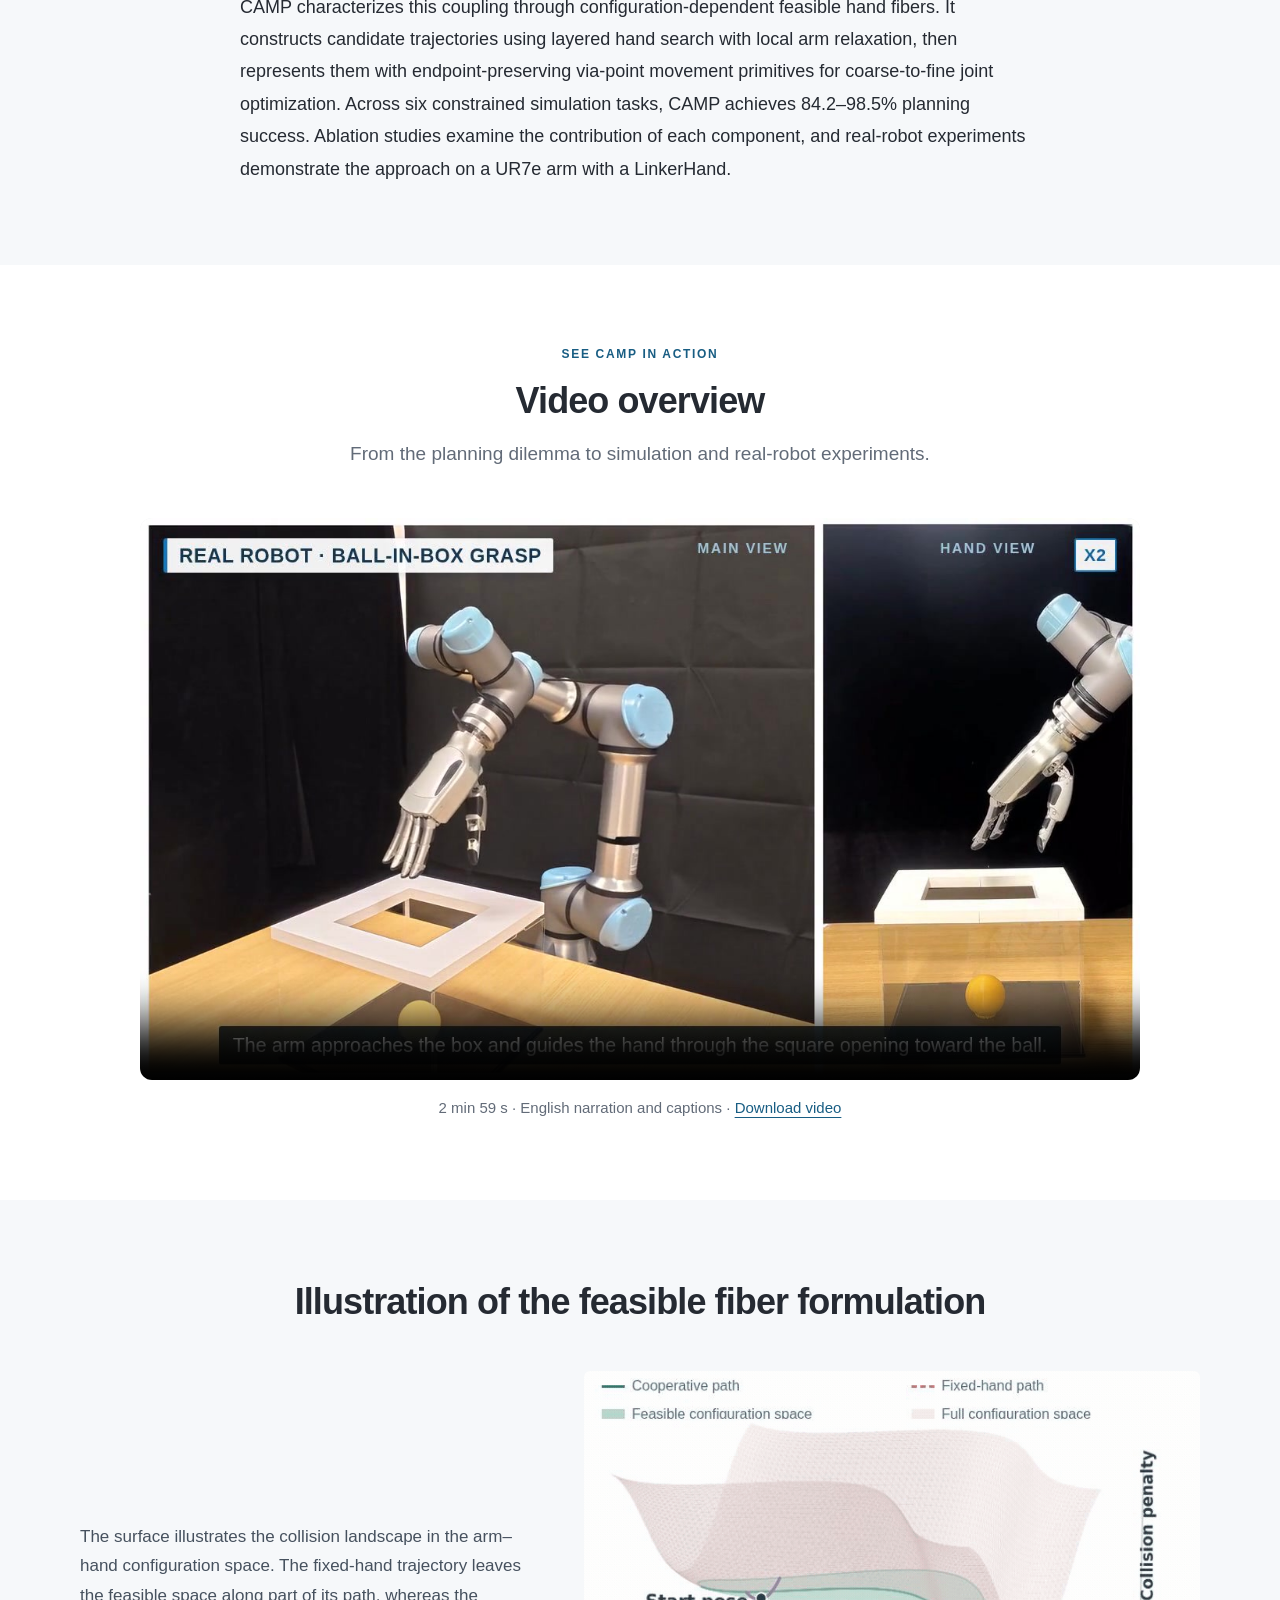
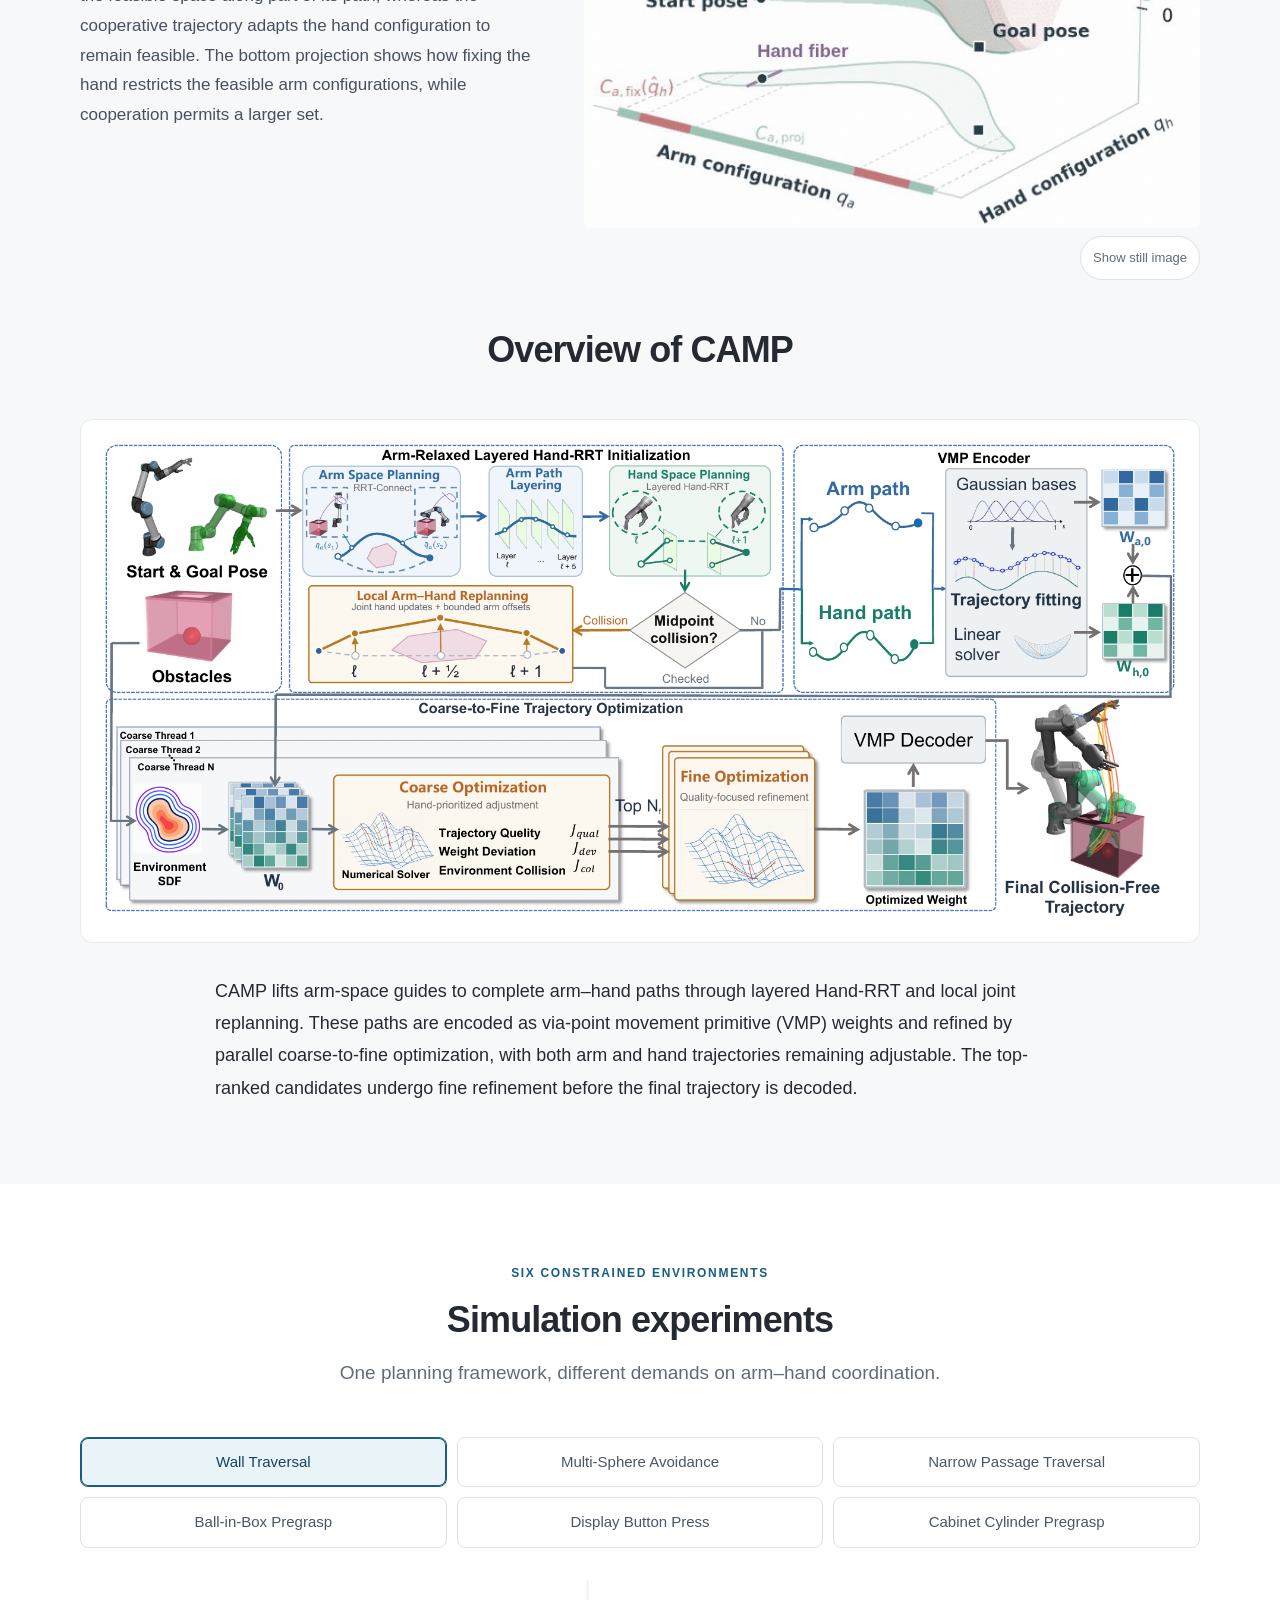
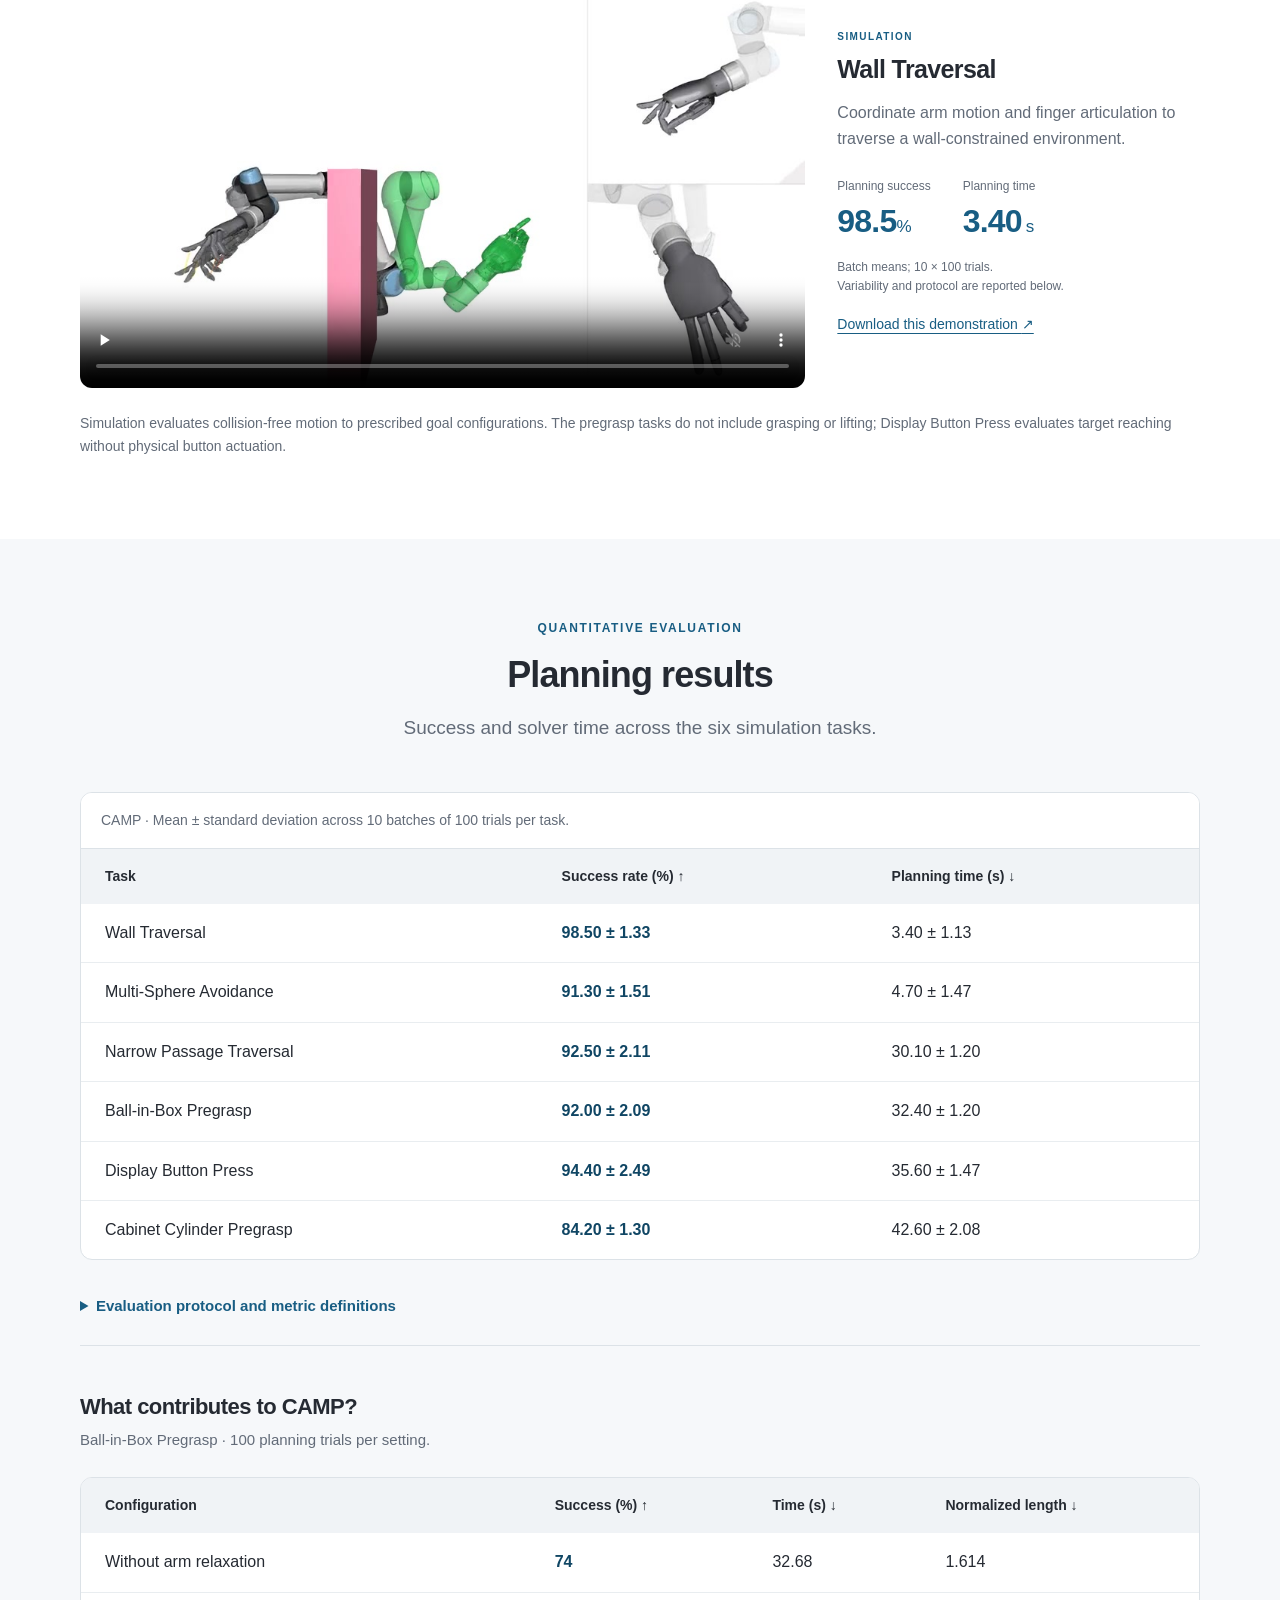
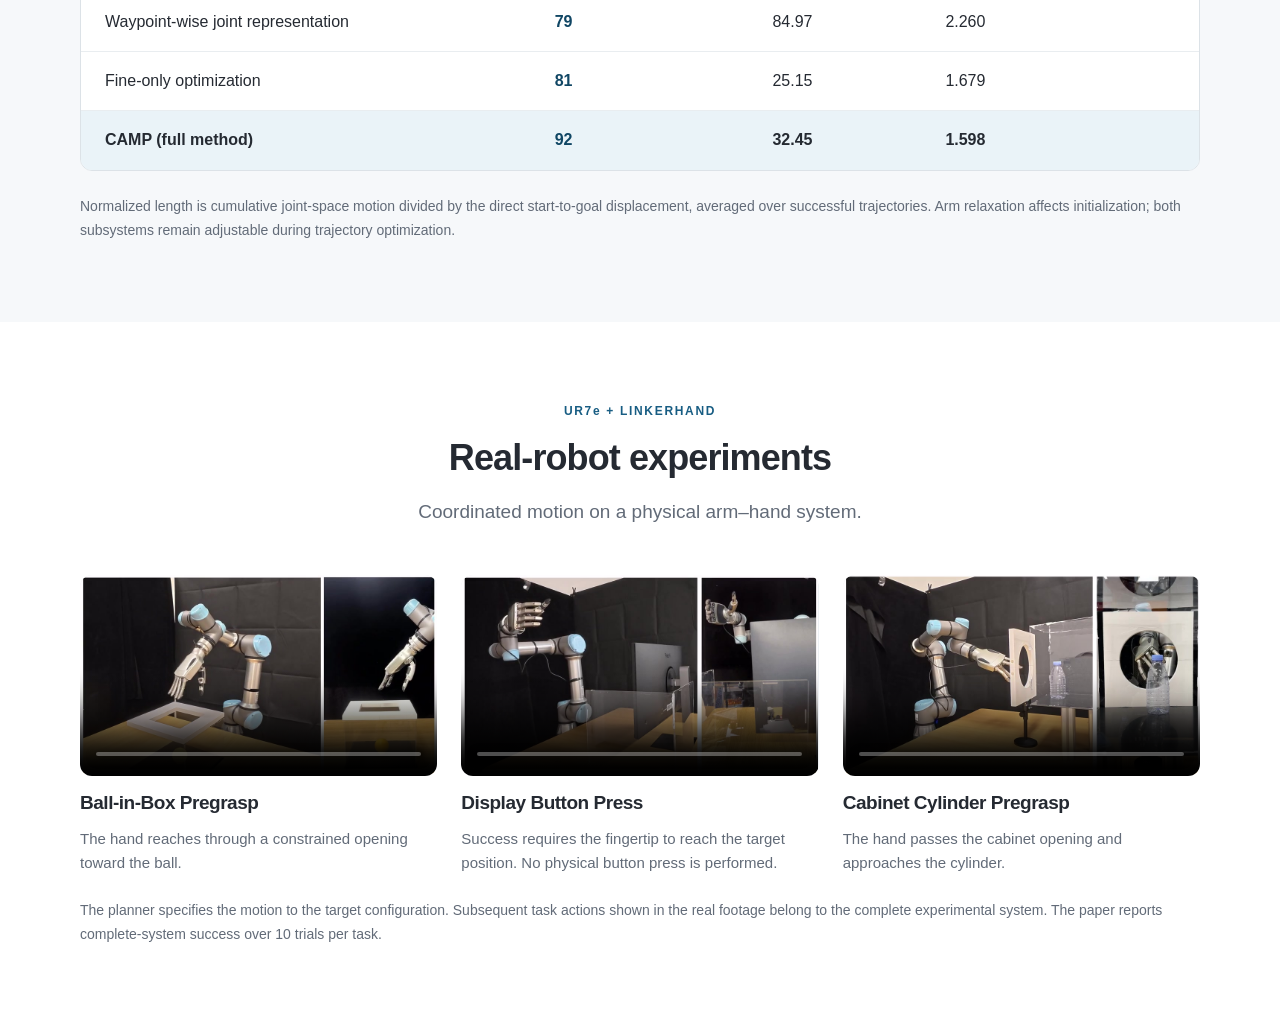
==== commit 478a5f2c: "Distinguish the concept illustration from the CAMP overview Constraint: Follow the manuscript figure" ====
--- a/index.html
+++ b/index.html
@@ -81,15 +81,11 @@
     <section class="section soft-section" id="method" aria-labelledby="method-title">
       <div class="container">
         <div class="section-heading">
-          <p class="eyebrow">FROM GLOBAL GUIDANCE TO JOINT REFINEMENT</p>
-          <h2 id="method-title">Method overview</h2>
-          <p>Explore in the arm space. Adapt in the complete arm–hand space.</p>
+          <h2 id="method-title">Illustration of the feasible fiber formulation</h2>
         </div>
         <div class="insight">
           <div>
-            <h3>The feasible hand fiber</h3>
-            <p>For a given arm configuration, the feasible hand fiber contains the hand configurations that keep the complete system free of environmental and self-collisions.</p>
-            <p>As the arm moves, this set can change in shape and connectivity. A cooperative trajectory must connect feasible hand configurations along the route—and may need to adjust the arm route to do so.</p>
+            <p>The surface illustrates the collision landscape in the arm–hand configuration space. The fixed-hand trajectory leaves the feasible space along part of its path, whereas the cooperative trajectory adapts the hand configuration to remain feasible. The bottom projection shows how fixing the hand restricts the feasible arm configurations, while cooperation permits a larger set.</p>
           </div>
           <figure class="fiber-animation">
             <a class="figure-link" href="assets/fibers-v40.gif" target="_blank" rel="noopener" aria-label="Open the animated feasible hand fiber diagram">
@@ -101,12 +97,15 @@
             <button class="motion-toggle" id="fiber-animation-toggle" type="button" aria-controls="fiber-graphic" hidden>Show still image</button>
           </figure>
         </div>
+        <div class="section-heading">
+          <h2 id="camp-overview-title">Overview of CAMP</h2>
+        </div>
         <figure class="method-figure">
           <a class="figure-link" href="assets/method.png" target="_blank" rel="noopener" aria-label="Open CAMP pipeline at full resolution">
             <img src="assets/method.png" alt="CAMP pipeline: generate arm-space guides, lift them using layered hand search with local arm relaxation, encode full trajectories with VMPs, then perform coarse-to-fine joint optimization." loading="lazy" width="1800" height="796">
           </a>
         </figure>
-        <p class="method-summary">CAMP generates multiple reference paths in the arm configuration space and constructs complete arm–hand candidates through layered hand search with local arm relaxation. The candidates are encoded with endpoint-preserving via-point movement primitives (VMPs), then refined through coarse-to-fine joint optimization under collision and joint constraints. Both arm motion and hand shape remain adjustable throughout optimization, allowing the system to adapt cooperatively to constrained environments.</p>
+        <p class="method-summary">CAMP lifts arm-space guides to complete arm–hand paths through layered Hand-RRT and local joint replanning. These paths are encoded as via-point movement primitive (VMP) weights and refined by parallel coarse-to-fine optimization, with both arm and hand trajectories remaining adjustable. The top-ranked candidates undergo fine refinement before the final trajectory is decoded.</p>
       </div>
     </section>
 
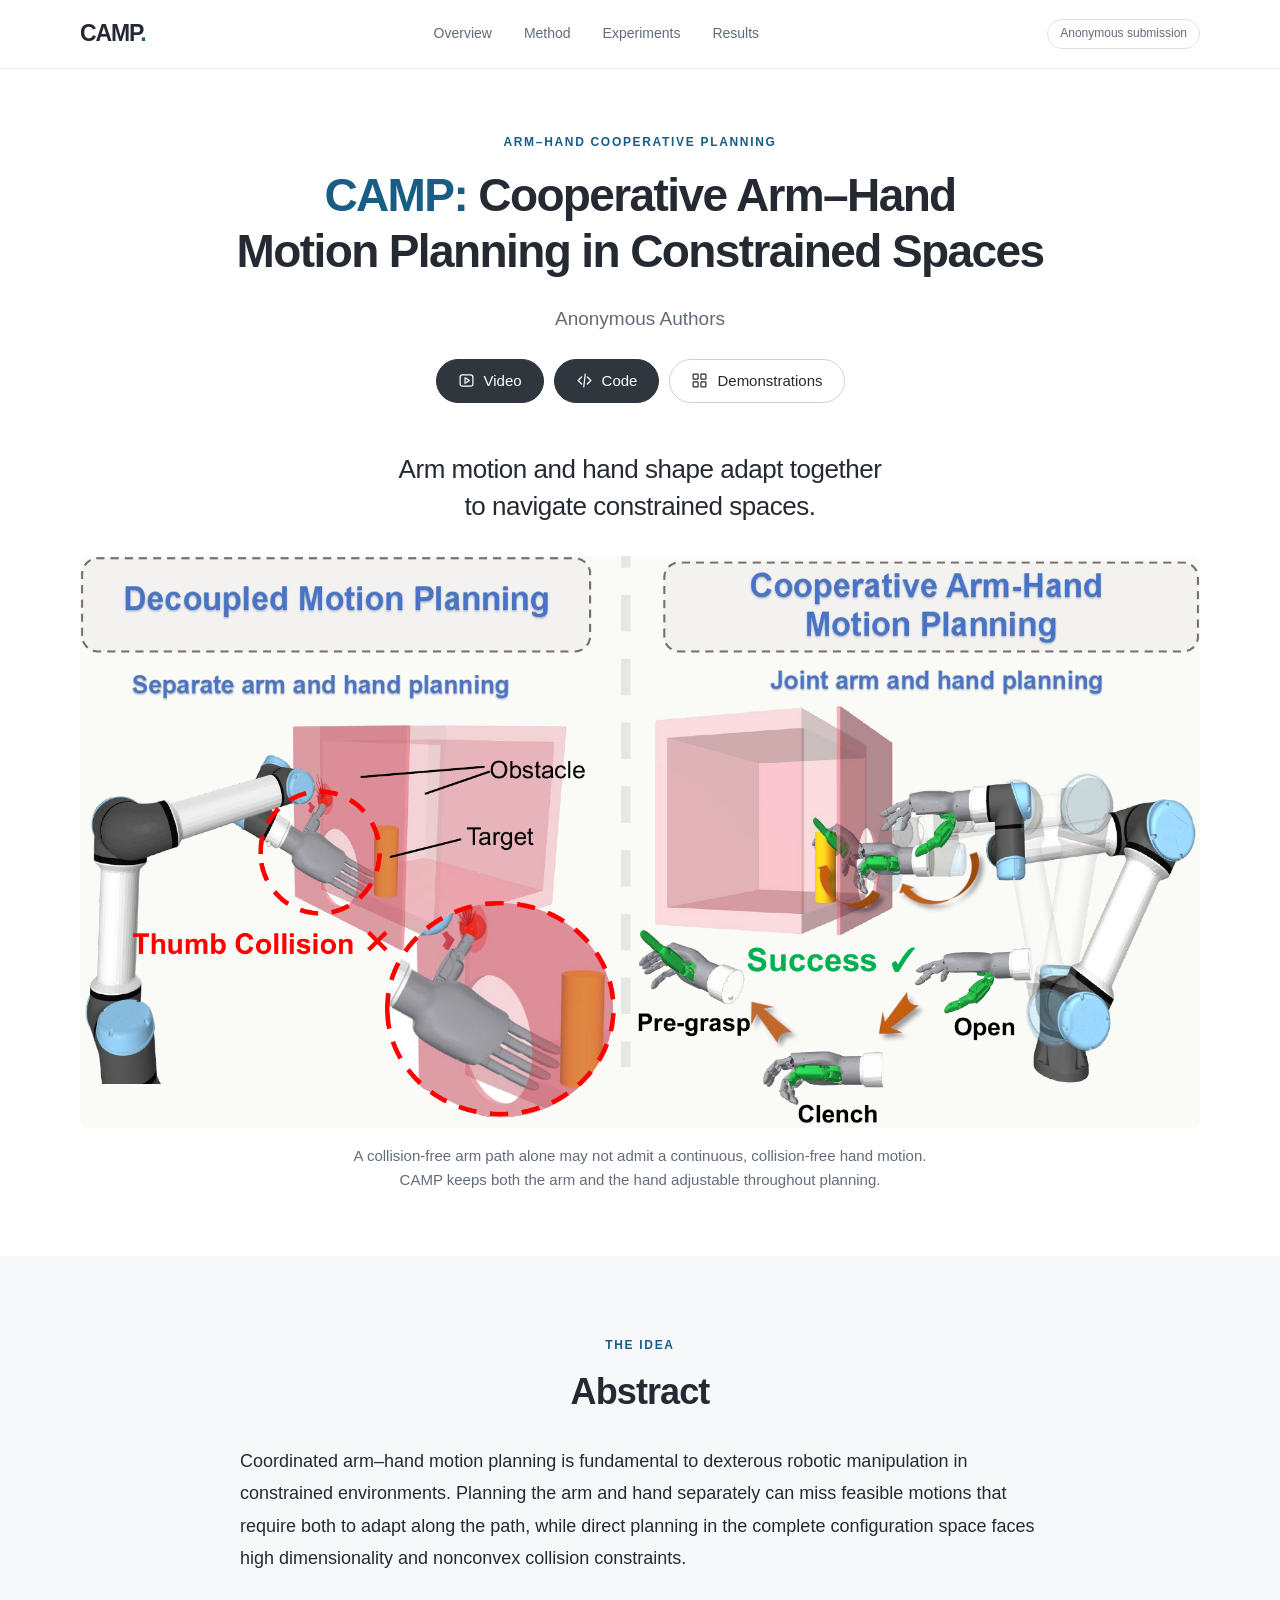
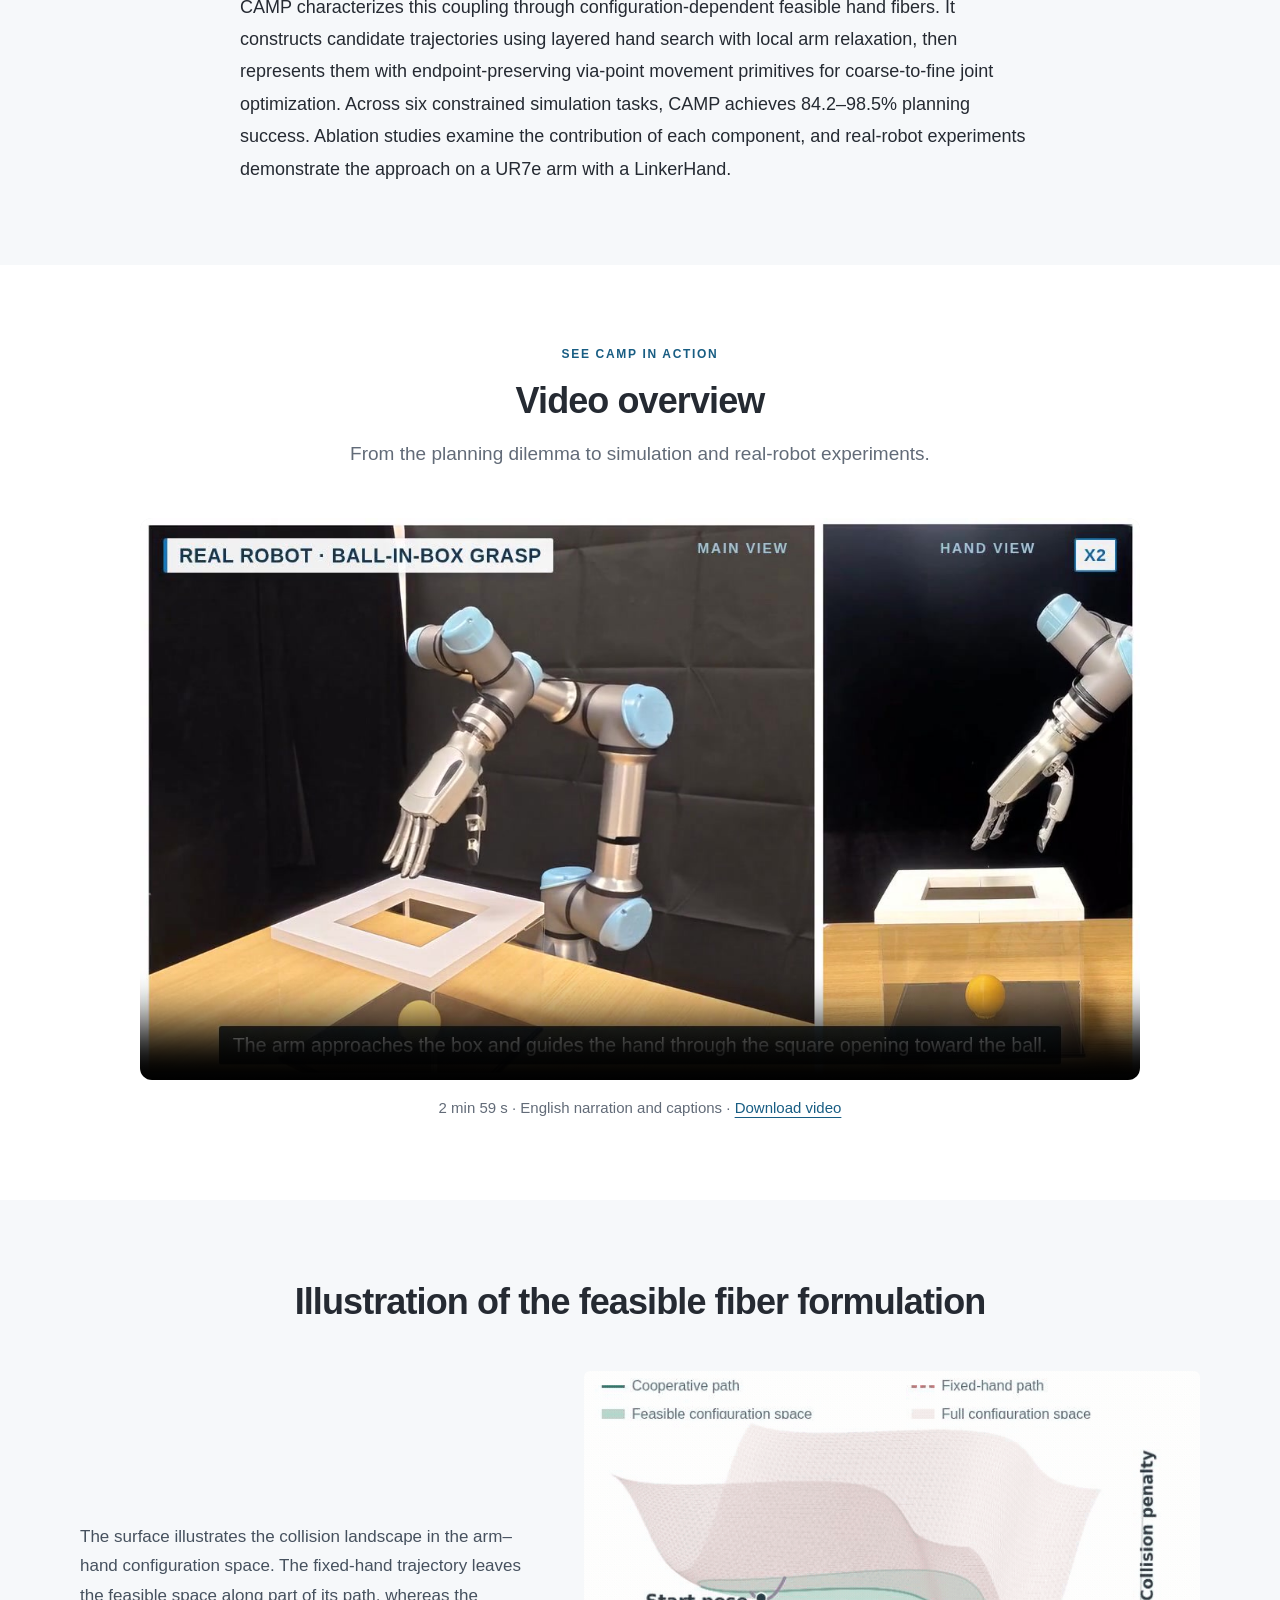
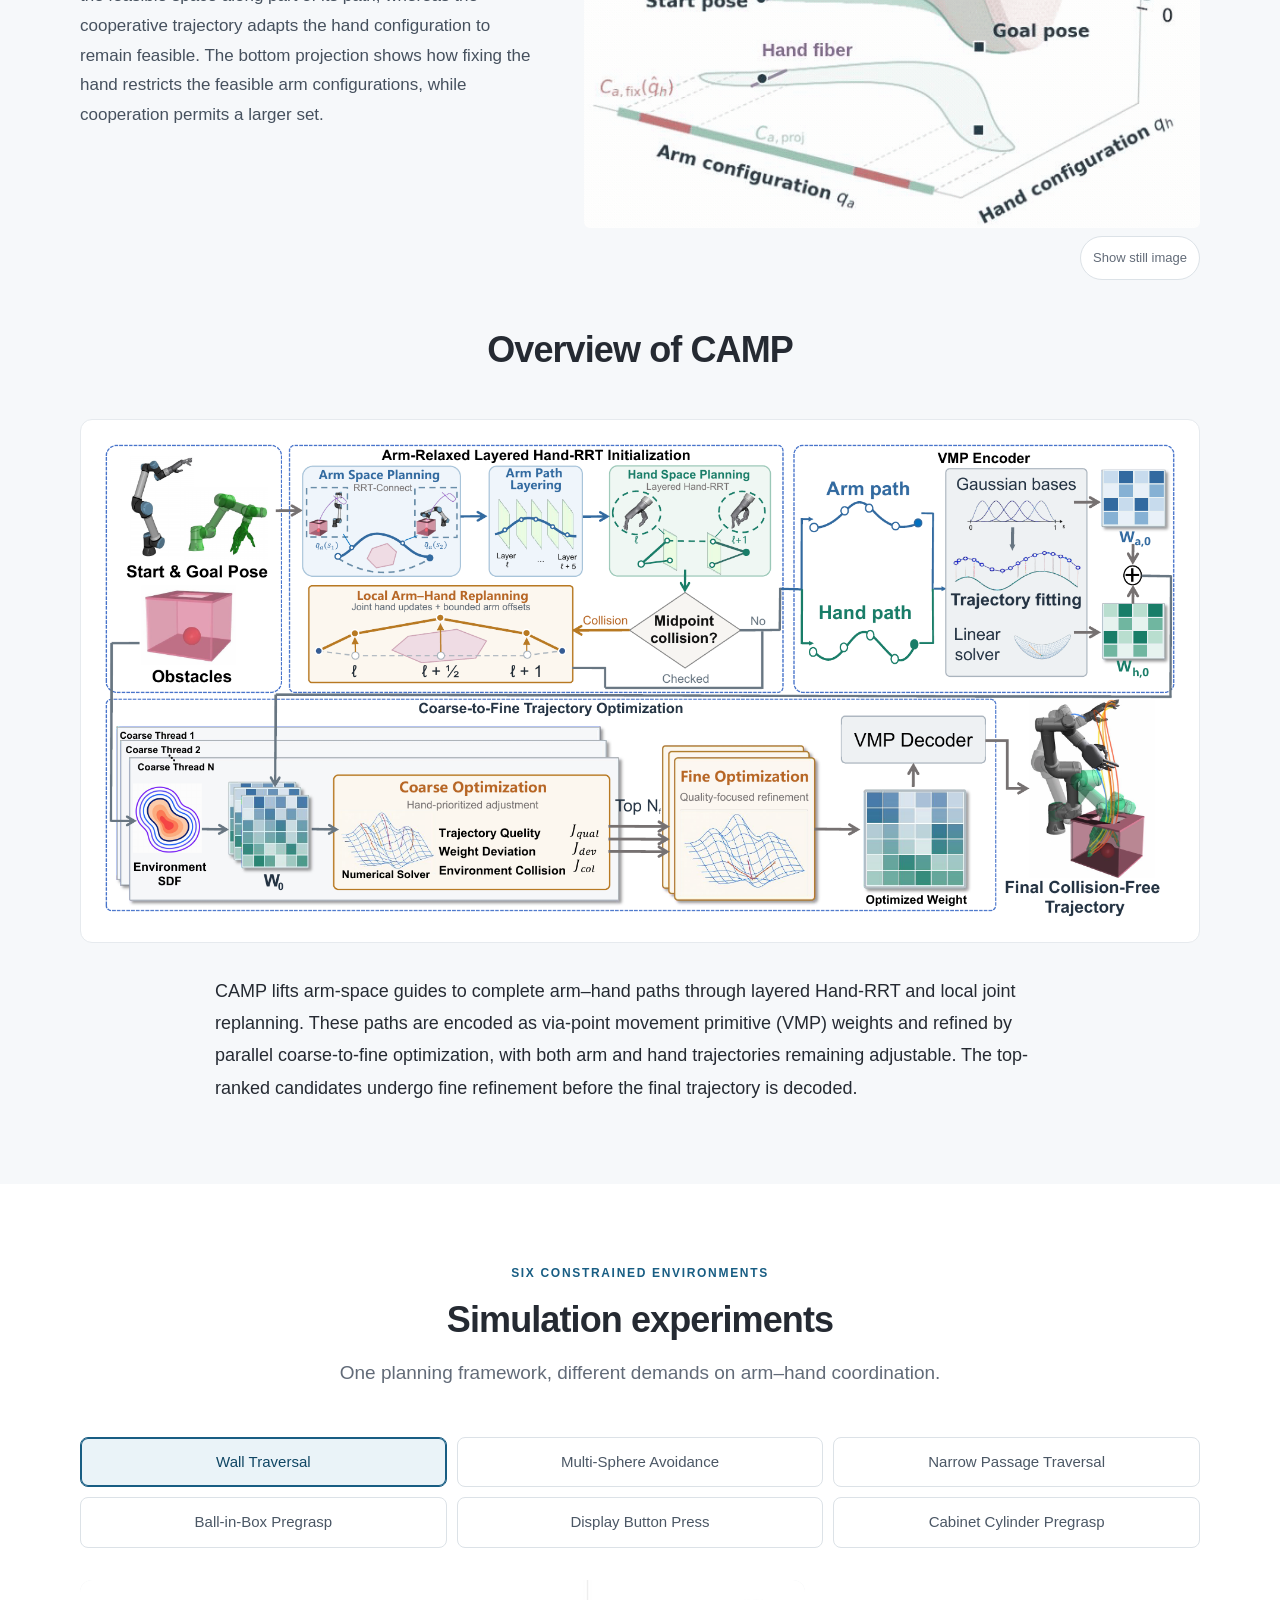
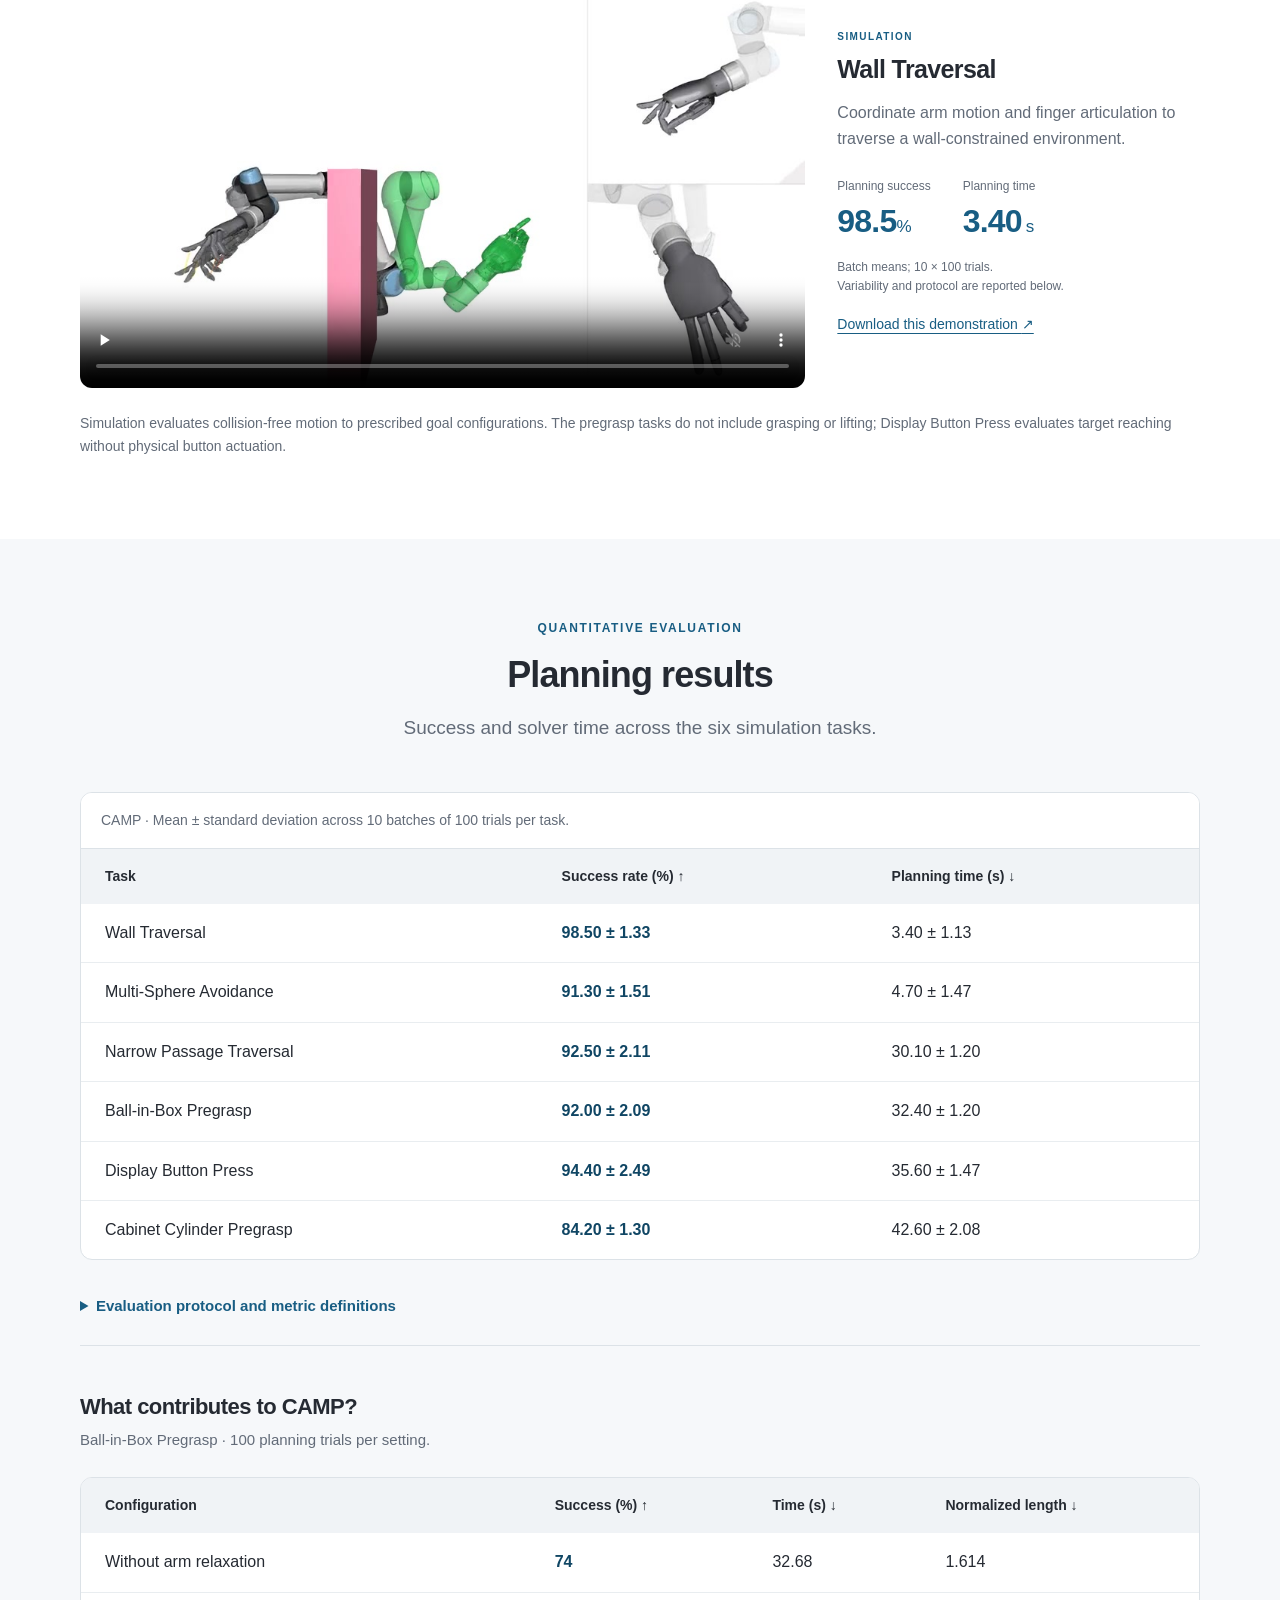
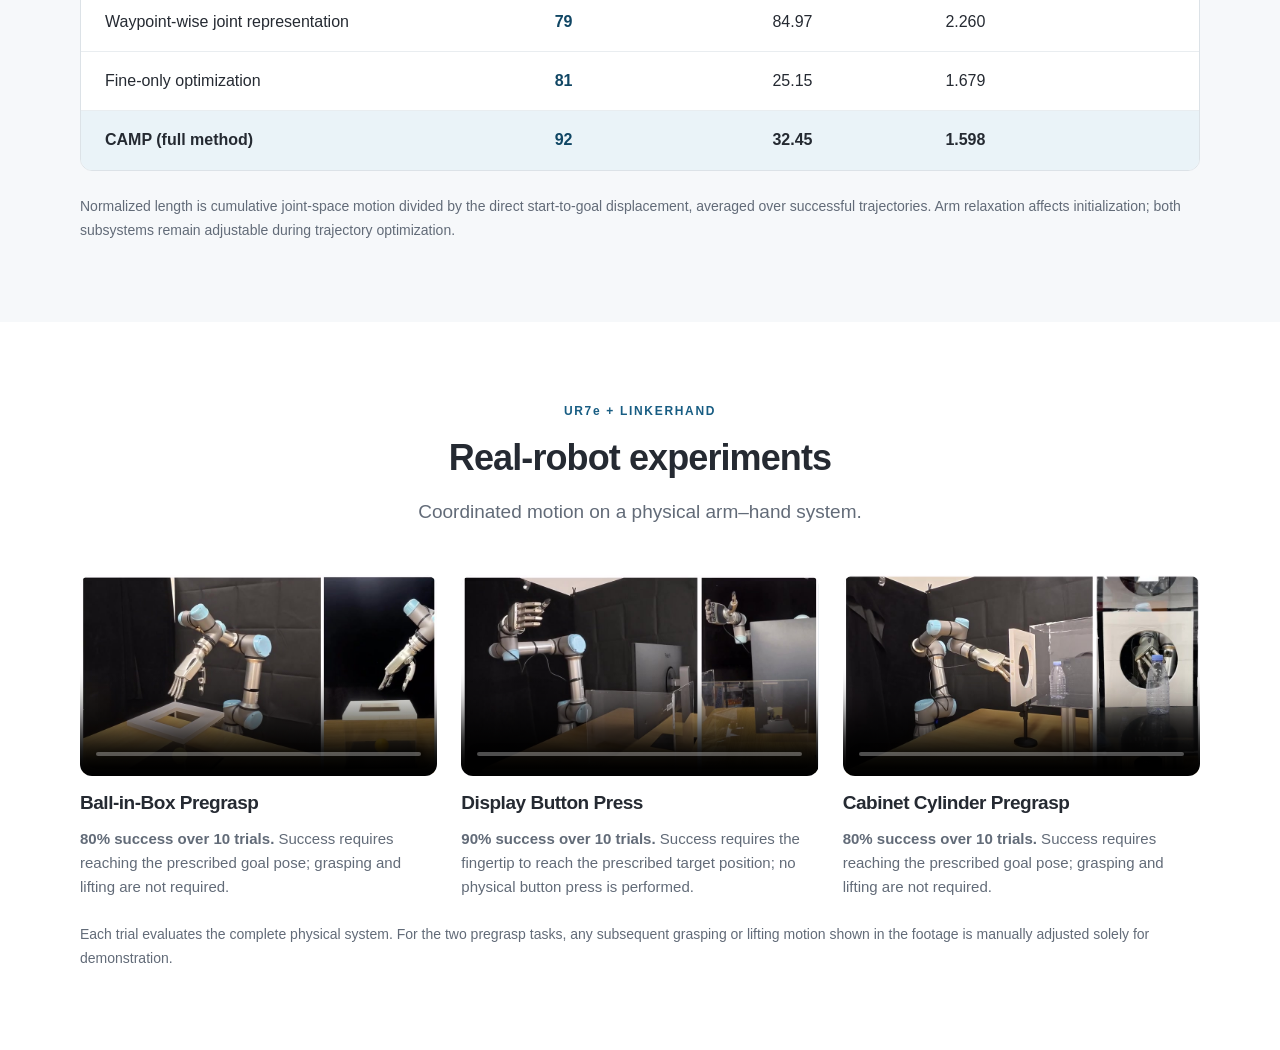
==== commit 24d795cc: "Keep public experiment evidence aligned with the manuscript Constraint: Publish only manuscript-supp" ====
--- a/index.html
+++ b/index.html
@@ -201,18 +201,18 @@
       <div class="real-grid">
         <figure class="video-figure">
           <video controls playsinline muted preload="none" poster="assets/real-task07.jpg" aria-label="Ball-in-Box Pregrasp real-robot demonstration"><source src="assets/real-task07.mp4" type="video/mp4"> <a href="assets/real-task07.mp4">Download video.</a></video>
-          <figcaption><h3>Ball-in-Box Pregrasp</h3><p>The hand reaches through a constrained opening toward the ball.</p></figcaption>
+          <figcaption><h3>Ball-in-Box Pregrasp</h3><p><strong>80% success over 10 trials.</strong> Success requires reaching the prescribed goal pose; grasping and lifting are not required.</p></figcaption>
         </figure>
         <figure class="video-figure">
           <video controls playsinline muted preload="none" poster="assets/real-task08.jpg" aria-label="Display Button Press real-robot demonstration"><source src="assets/real-task08.mp4" type="video/mp4"> <a href="assets/real-task08.mp4">Download video.</a></video>
-          <figcaption><h3>Display Button Press</h3><p>Success requires the fingertip to reach the target position. No physical button press is performed.</p></figcaption>
+          <figcaption><h3>Display Button Press</h3><p><strong>90% success over 10 trials.</strong> Success requires the fingertip to reach the prescribed target position; no physical button press is performed.</p></figcaption>
         </figure>
         <figure class="video-figure">
           <video controls playsinline muted preload="none" poster="assets/real-task09.jpg" aria-label="Cabinet Cylinder Pregrasp real-robot demonstration"><source src="assets/real-task09.mp4" type="video/mp4"> <a href="assets/real-task09.mp4">Download video.</a></video>
-          <figcaption><h3>Cabinet Cylinder Pregrasp</h3><p>The hand passes the cabinet opening and approaches the cylinder.</p></figcaption>
-        </figure>
-      </div>
-      <p class="section-note">The planner specifies the motion to the target configuration. Subsequent task actions shown in the real footage belong to the complete experimental system. The paper reports complete-system success over 10 trials per task.</p>
+          <figcaption><h3>Cabinet Cylinder Pregrasp</h3><p><strong>80% success over 10 trials.</strong> Success requires reaching the prescribed goal pose; grasping and lifting are not required.</p></figcaption>
+        </figure>
+      </div>
+      <p class="section-note">Each trial evaluates the complete physical system. For the two pregrasp tasks, any subsequent grasping or lifting motion shown in the footage is manually adjusted solely for demonstration.</p>
     </section>
 
   </main>
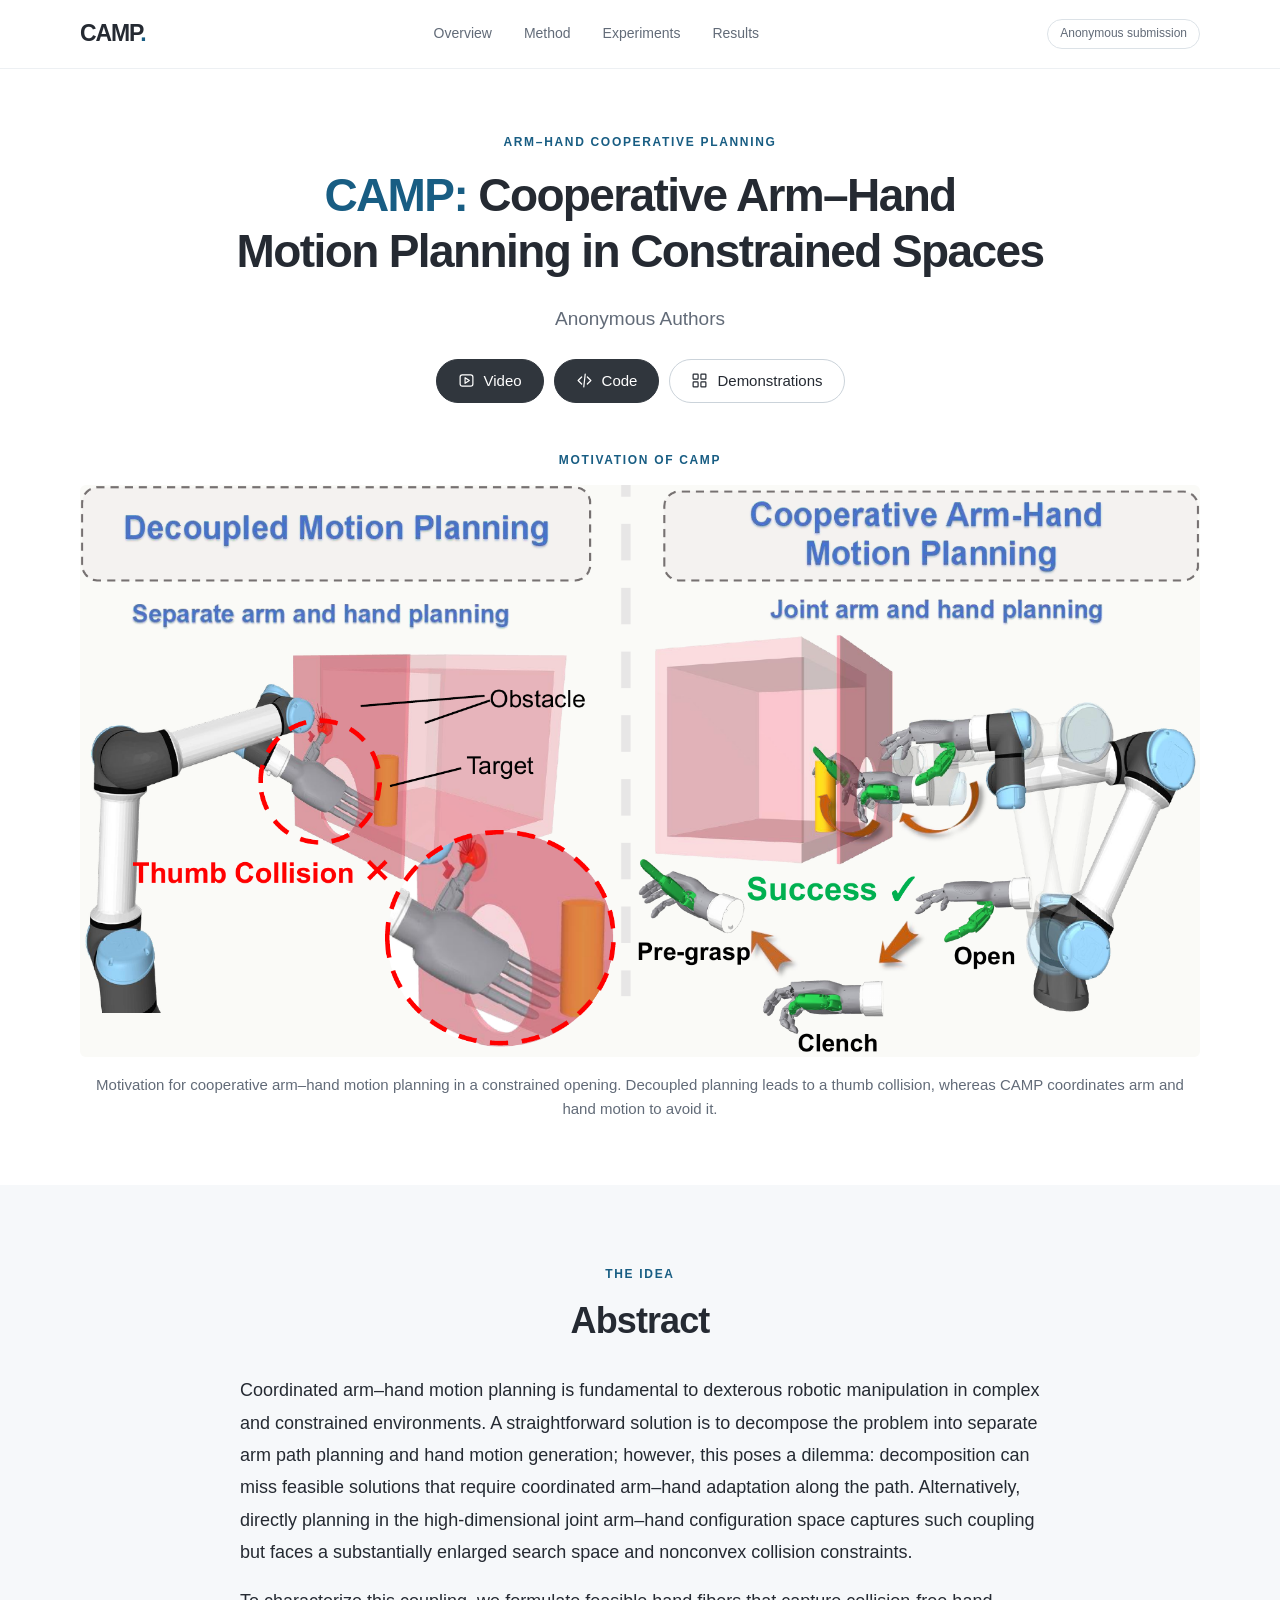
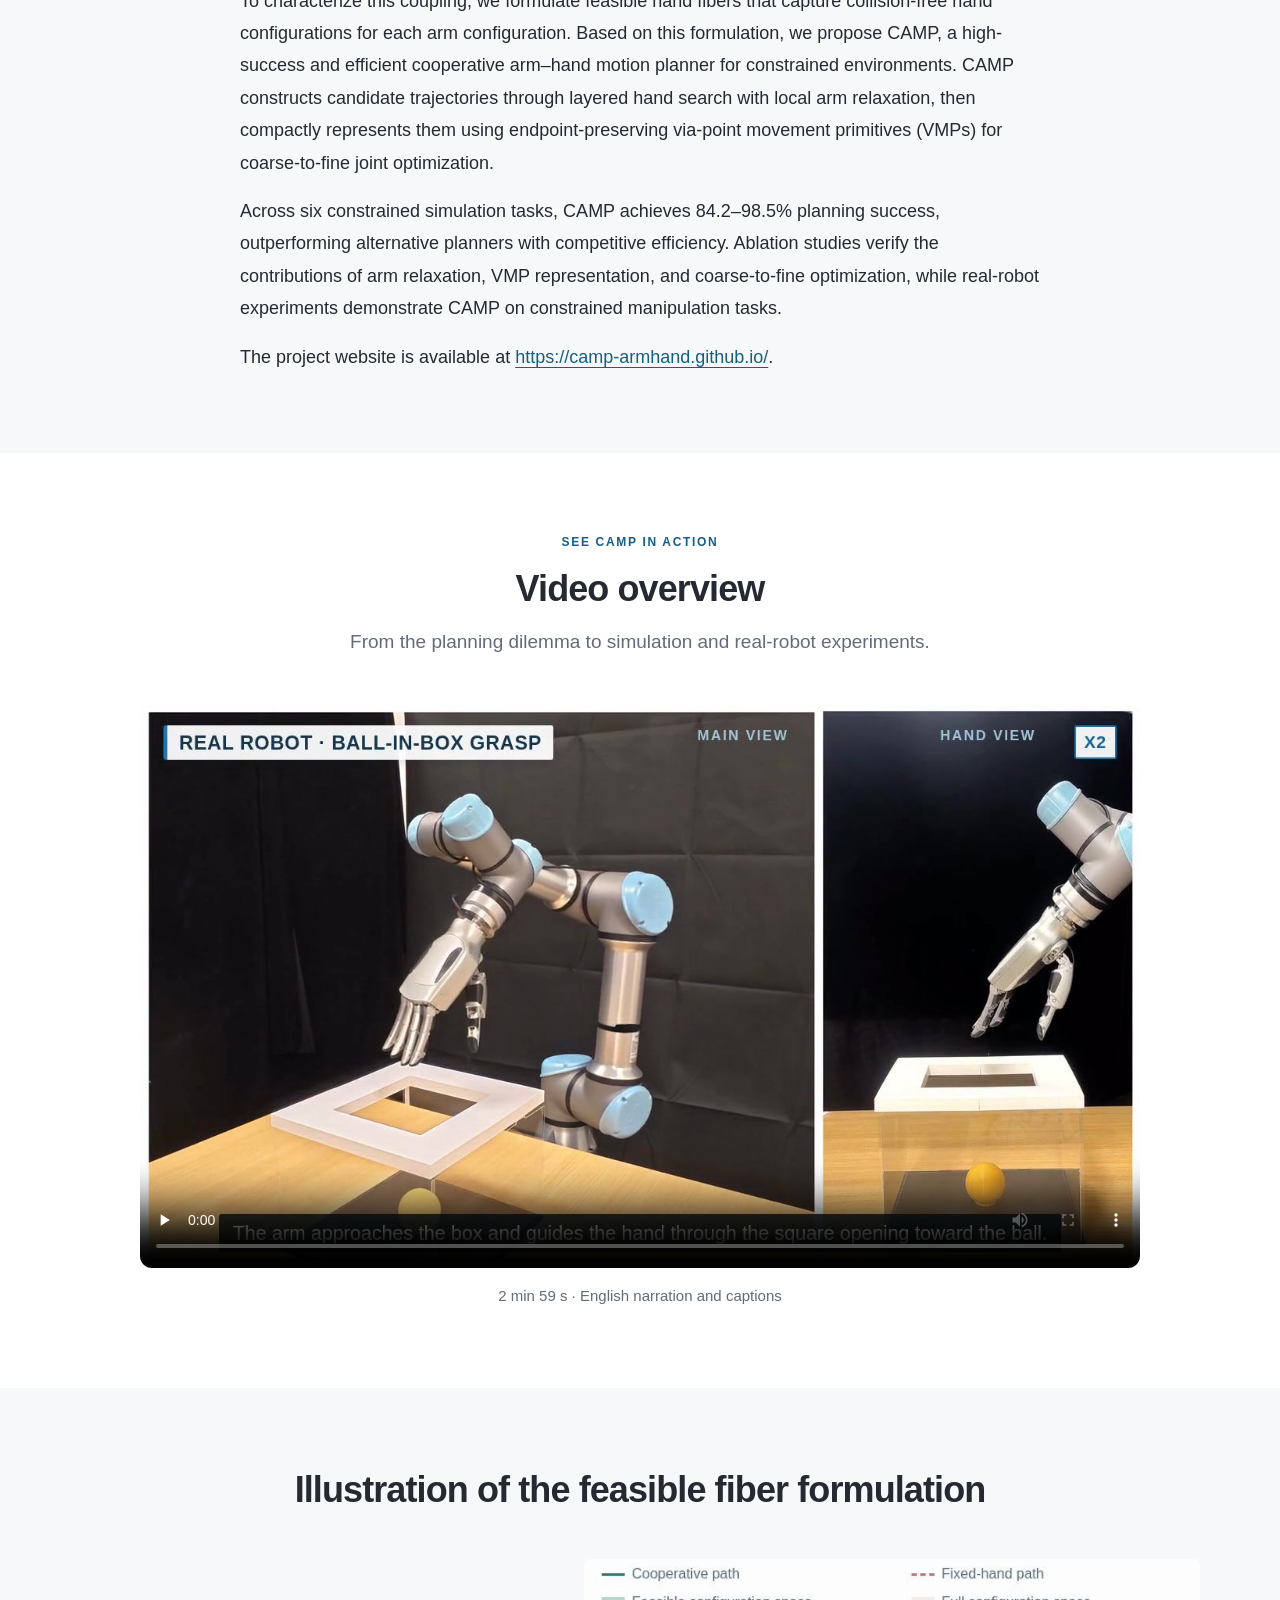
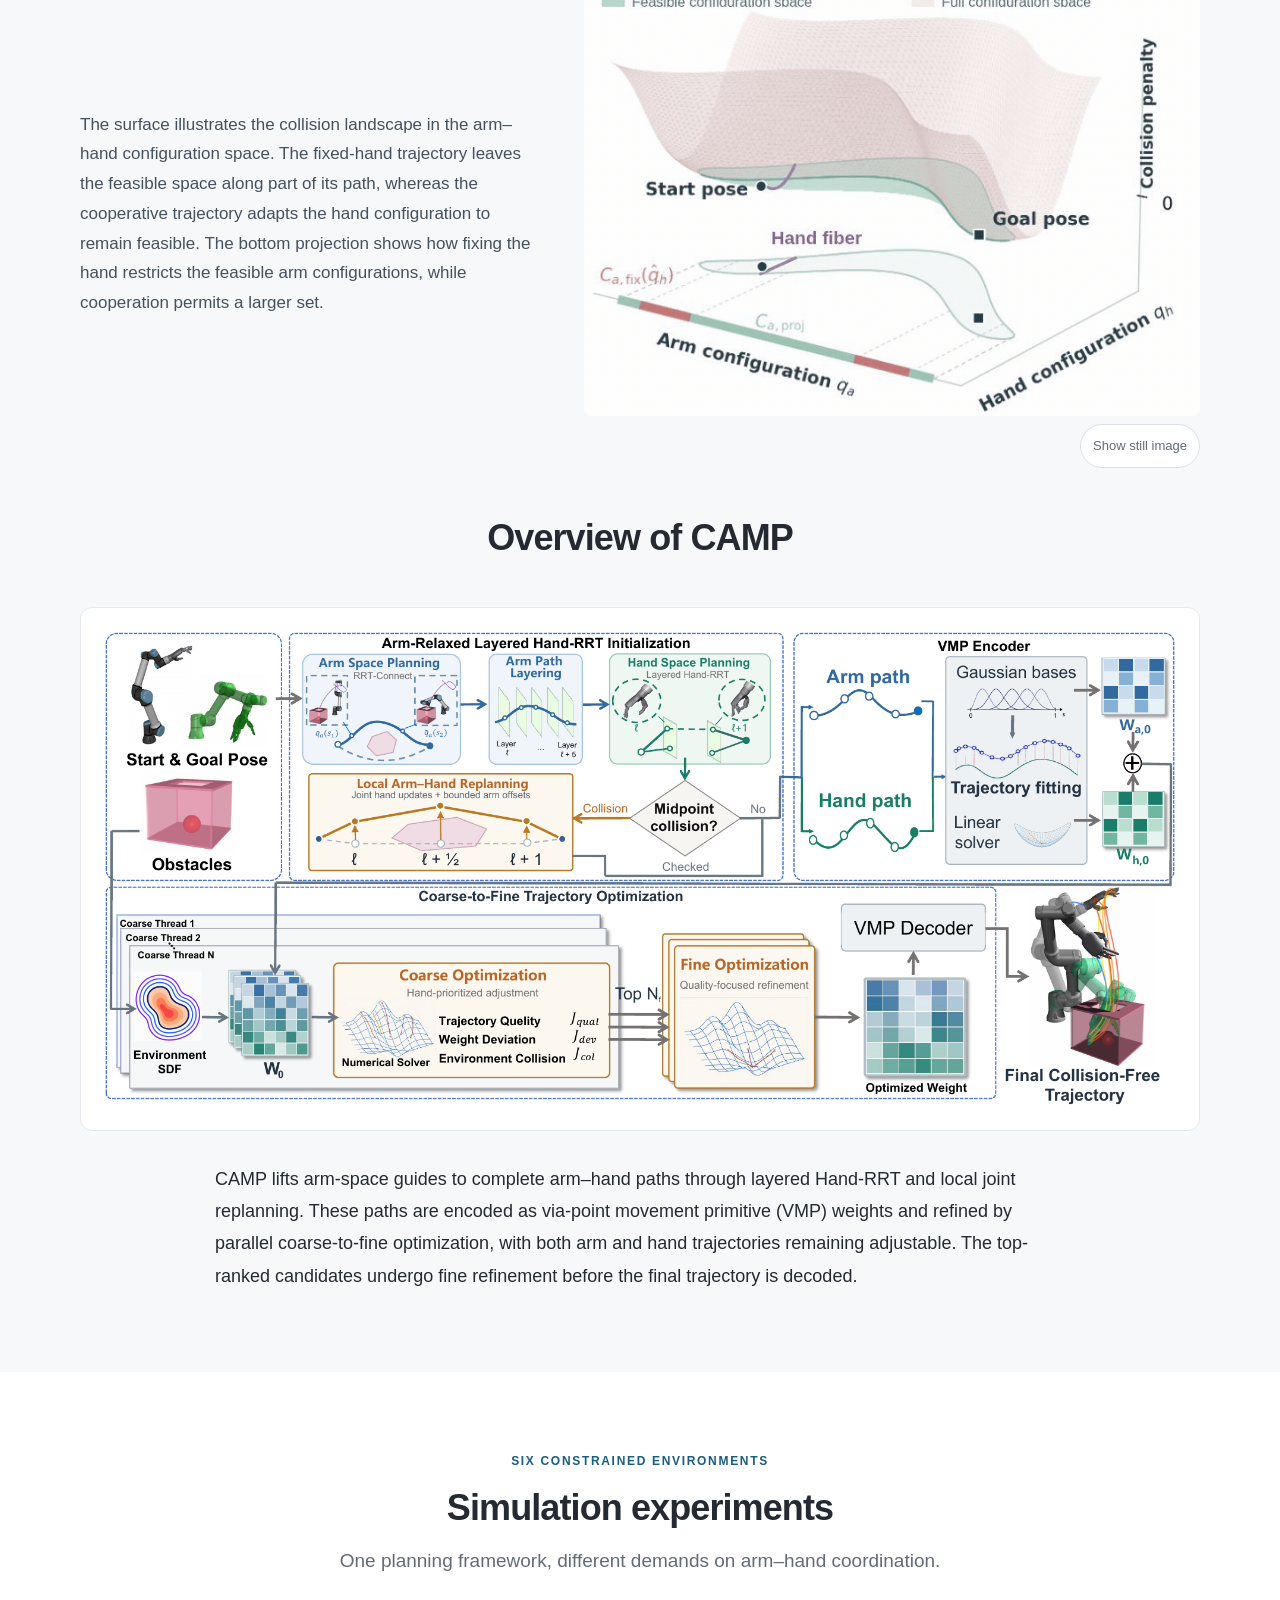
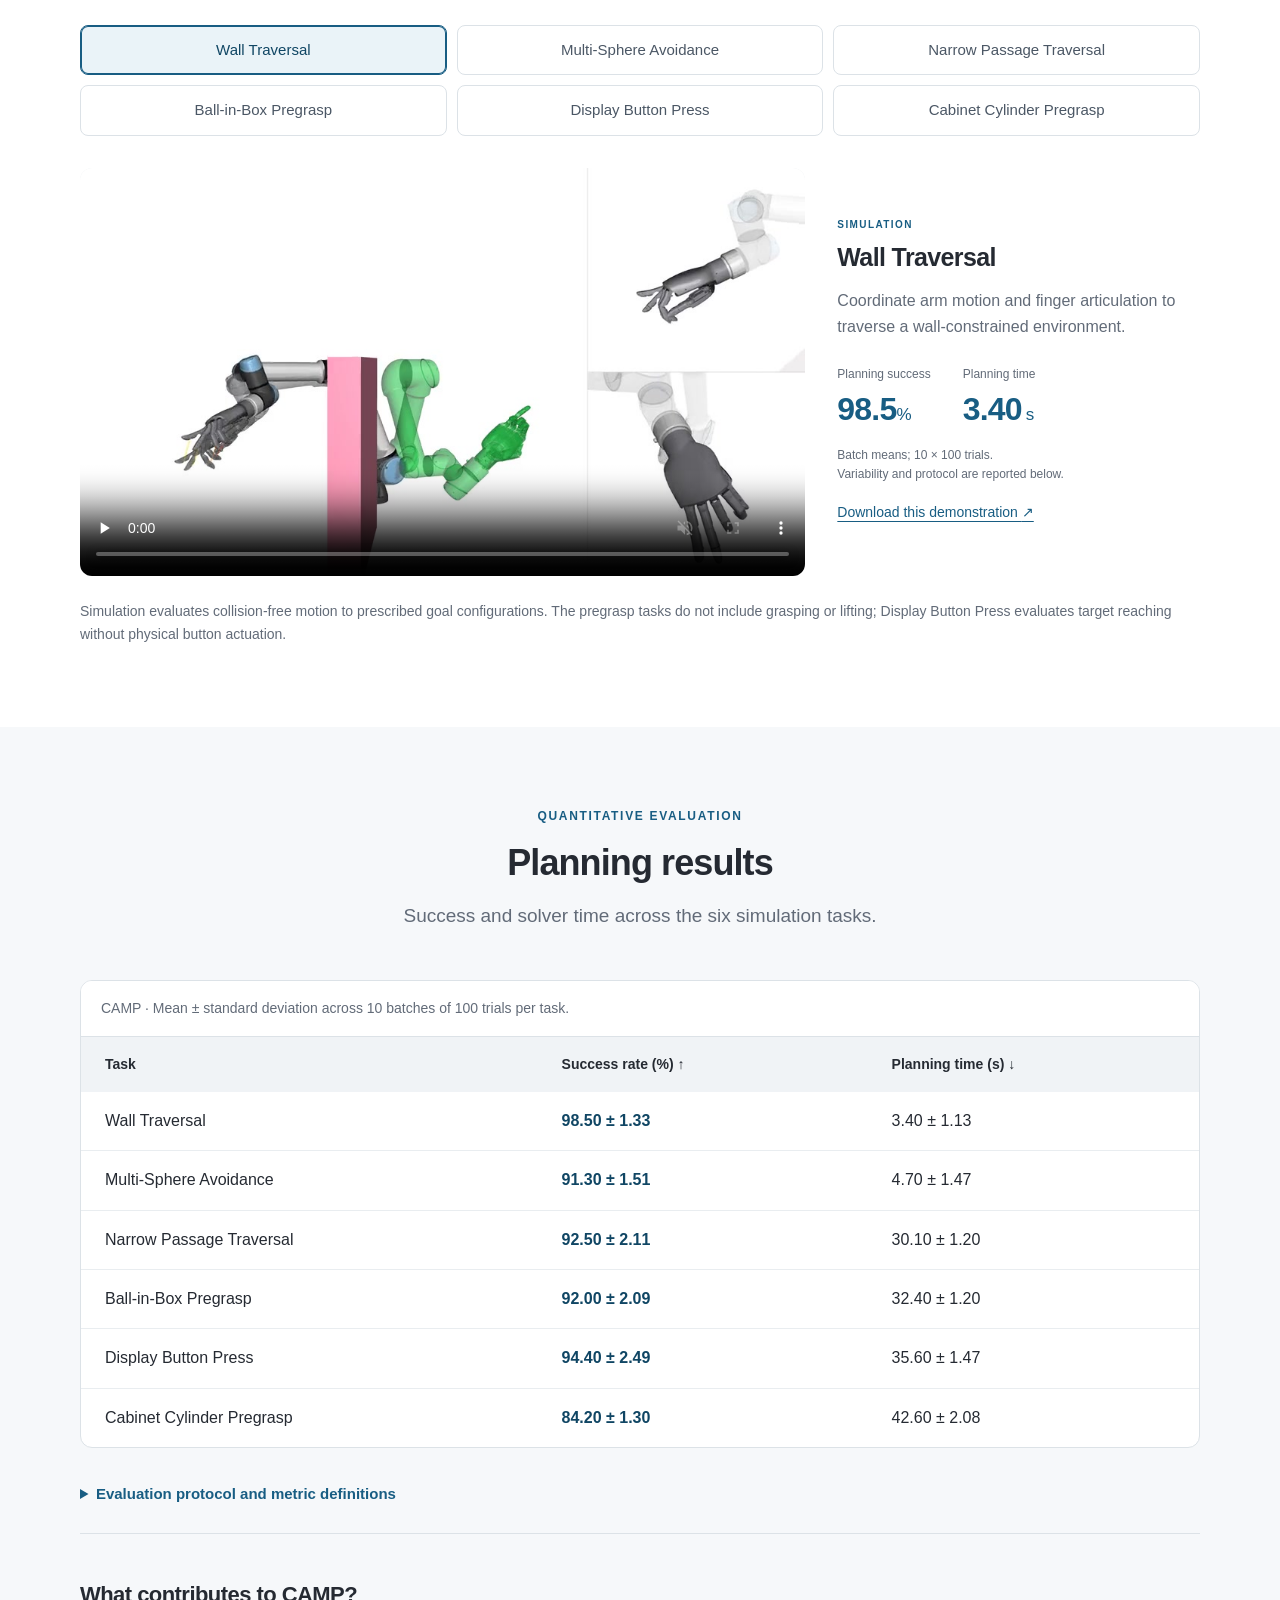
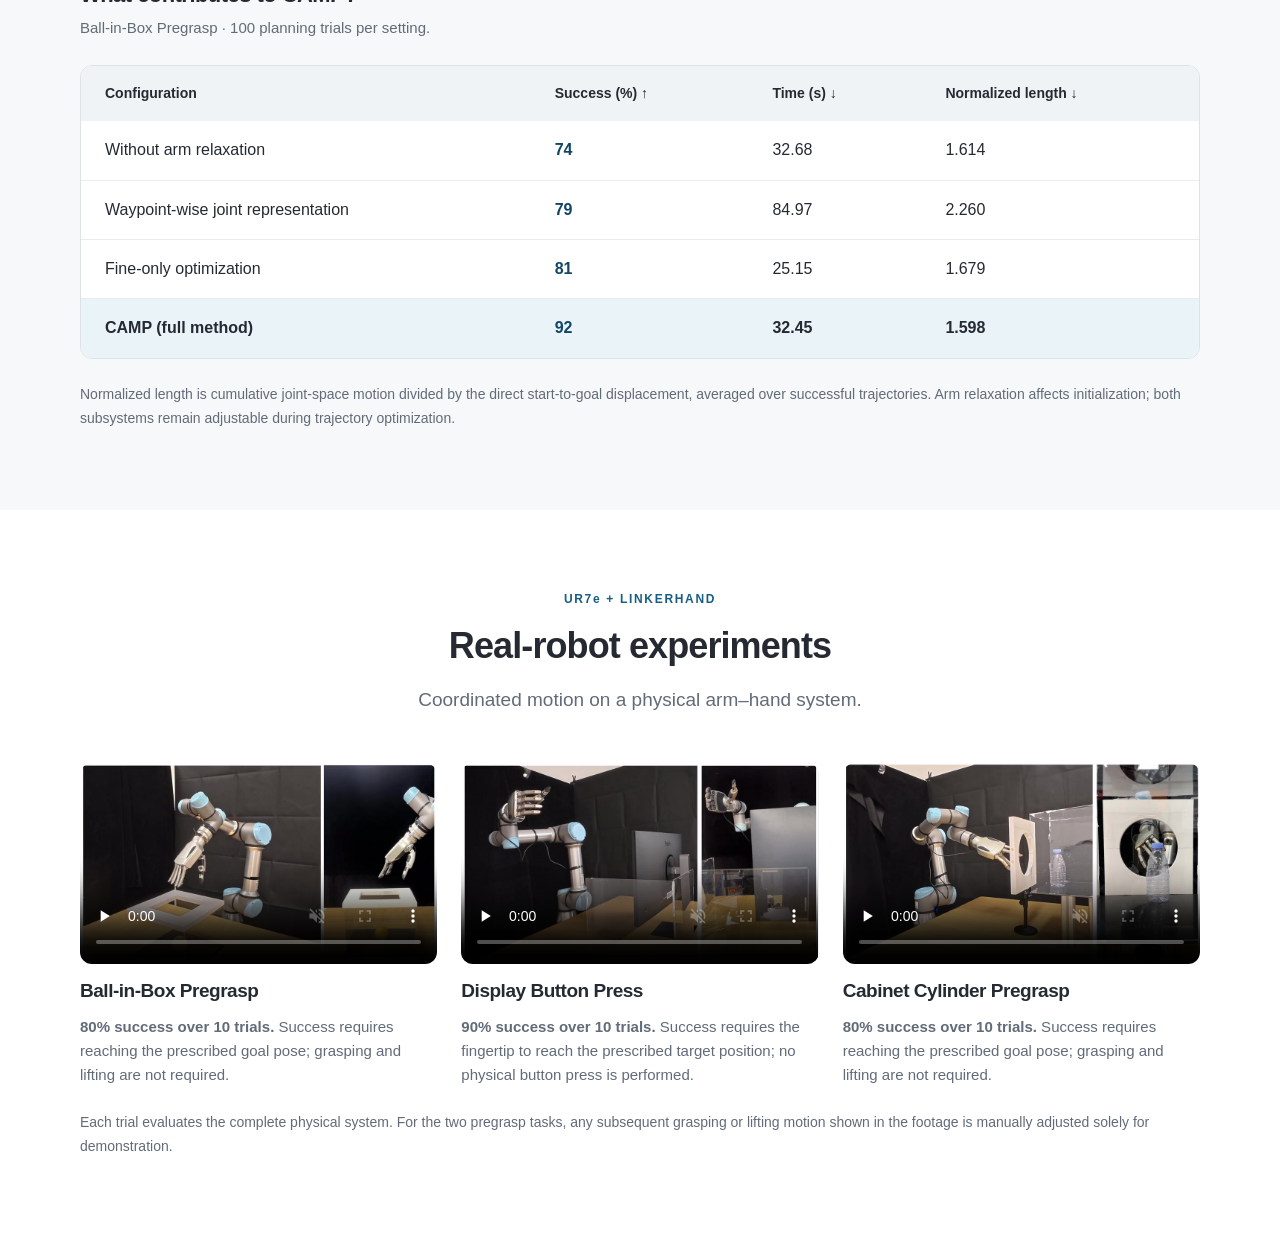
==== commit d178ef82: "Keep the public narrative faithful to the manuscript Constraint: Remove the requested hero and downl" ====
--- a/index.html
+++ b/index.html
@@ -11,7 +11,7 @@
   <meta property="og:type" content="website">
   <title>CAMP | Cooperative Arm–Hand Motion Planning</title>
   <link rel="icon" type="image/svg+xml" href="favicon.svg">
-  <link rel="stylesheet" href="styles.css?v=method-summary">
+  <link rel="stylesheet" href="styles.css?v=motivation-caption">
   <script src="site.js?v=fiber-v40" defer></script>
 </head>
 <body>
@@ -44,12 +44,12 @@
           <svg viewBox="0 0 24 24" aria-hidden="true"><rect x="3" y="3" width="7" height="7" rx="1"/><rect x="14" y="3" width="7" height="7" rx="1"/><rect x="3" y="14" width="7" height="7" rx="1"/><rect x="14" y="14" width="7" height="7" rx="1"/></svg> Demonstrations
         </a>
       </div>
-      <p class="hero-summary">Arm motion and hand shape adapt together<br class="desktop-break"> to navigate constrained spaces.</p>
+      <p class="eyebrow motivation-label">MOTIVATION OF CAMP</p>
       <figure class="teaser">
         <a class="figure-link" href="assets/motivation.png" target="_blank" rel="noopener" aria-label="Open the planning comparison at full resolution">
         <img src="assets/motivation.png" alt="Comparison of decoupled arm–hand planning, which results in a thumb collision in the depicted opening, and CAMP, which coordinates arm and hand motion to pass through." fetchpriority="high" width="1800" height="919">
         </a>
-        <figcaption>A collision-free arm path alone may not admit a continuous, collision-free hand motion.<br class="desktop-break"> CAMP keeps both the arm and the hand adjustable throughout planning.</figcaption>
+        <figcaption>Motivation for cooperative arm–hand motion planning in a constrained opening. Decoupled planning leads to a thumb collision, whereas CAMP coordinates arm and hand motion to avoid it.</figcaption>
       </figure>
     </section>
 
@@ -57,8 +57,10 @@
       <div class="prose">
         <p class="eyebrow">THE IDEA</p>
         <h2 id="abstract-title">Abstract</h2>
-        <p>Coordinated arm–hand motion planning is fundamental to dexterous robotic manipulation in constrained environments. Planning the arm and hand separately can miss feasible motions that require both to adapt along the path, while direct planning in the complete configuration space faces high dimensionality and nonconvex collision constraints.</p>
-        <p>CAMP characterizes this coupling through configuration-dependent feasible hand fibers. It constructs candidate trajectories using layered hand search with local arm relaxation, then represents them with endpoint-preserving via-point movement primitives for coarse-to-fine joint optimization. Across six constrained simulation tasks, CAMP achieves 84.2–98.5% planning success. Ablation studies examine the contribution of each component, and real-robot experiments demonstrate the approach on a UR7e arm with a LinkerHand.</p>
+        <p>Coordinated arm–hand motion planning is fundamental to dexterous robotic manipulation in complex and constrained environments. A straightforward solution is to decompose the problem into separate arm path planning and hand motion generation; however, this poses a dilemma: decomposition can miss feasible solutions that require coordinated arm–hand adaptation along the path. Alternatively, directly planning in the high-dimensional joint arm–hand configuration space captures such coupling but faces a substantially enlarged search space and nonconvex collision constraints.</p>
+        <p>To characterize this coupling, we formulate feasible hand fibers that capture collision-free hand configurations for each arm configuration. Based on this formulation, we propose CAMP, a high-success and efficient cooperative arm–hand motion planner for constrained environments. CAMP constructs candidate trajectories through layered hand search with local arm relaxation, then compactly represents them using endpoint-preserving via-point movement primitives (VMPs) for coarse-to-fine joint optimization.</p>
+        <p>Across six constrained simulation tasks, CAMP achieves 84.2–98.5% planning success, outperforming alternative planners with competitive efficiency. Ablation studies verify the contributions of arm relaxation, VMP representation, and coarse-to-fine optimization, while real-robot experiments demonstrate CAMP on constrained manipulation tasks.</p>
+        <p>The project website is available at <a href="https://camp-armhand.github.io/">https://camp-armhand.github.io/</a>.</p>
       </div>
     </section>
 
@@ -74,7 +76,7 @@
           <track kind="captions" src="assets/overview.vtt" srclang="en" label="English">
           Your browser does not support embedded video. <a href="assets/overview.mp4">Download the overview video.</a>
         </video>
-        <figcaption>2 min 59 s · English narration and captions · <a href="assets/overview.mp4" download>Download video</a></figcaption>
+        <figcaption>2 min 59 s · English narration and captions</figcaption>
       </figure>
     </section>
 
--- a/styles.css
+++ b/styles.css
@@ -59,7 +59,7 @@
 .pill-outline { background: white; color: var(--ink); border-color: #cbd3da; }
 .pill-outline:hover { background: var(--blue-light); color: var(--blue-dark); border-color: var(--blue); }
 .pill svg { width: 17px; height: 17px; stroke: currentColor; fill: none; stroke-width: 1.7; stroke-linecap: round; stroke-linejoin: round; }
-.hero-summary { font-size: clamp(20px, 2.2vw, 26px); line-height: 1.4; margin: var(--space-12) auto var(--space-8); font-weight: 450; letter-spacing: -.018em; }
+.motivation-label { margin-top: var(--space-12); }
 .teaser { width: 100%; margin-inline: auto; }
 .teaser img { width: 100%; }
 figcaption { font-size: 15px; color: var(--muted); line-height: 1.6; text-align: center; padding-top: var(--space-4); }
@@ -146,7 +146,7 @@
   h1 { font-size: 32px; line-height: 1.2; }
   .desktop-break { display: none; }
   .eyebrow { font-size: 10px; }
-  .hero-summary { margin-top: var(--space-8); font-size: 21px; }
+  .motivation-label { margin-top: var(--space-8); }
   .resource-links { gap: 8px; }
   .pill { padding-inline: 15px; font-size: 13px; }
   .authors { font-size: 17px; }
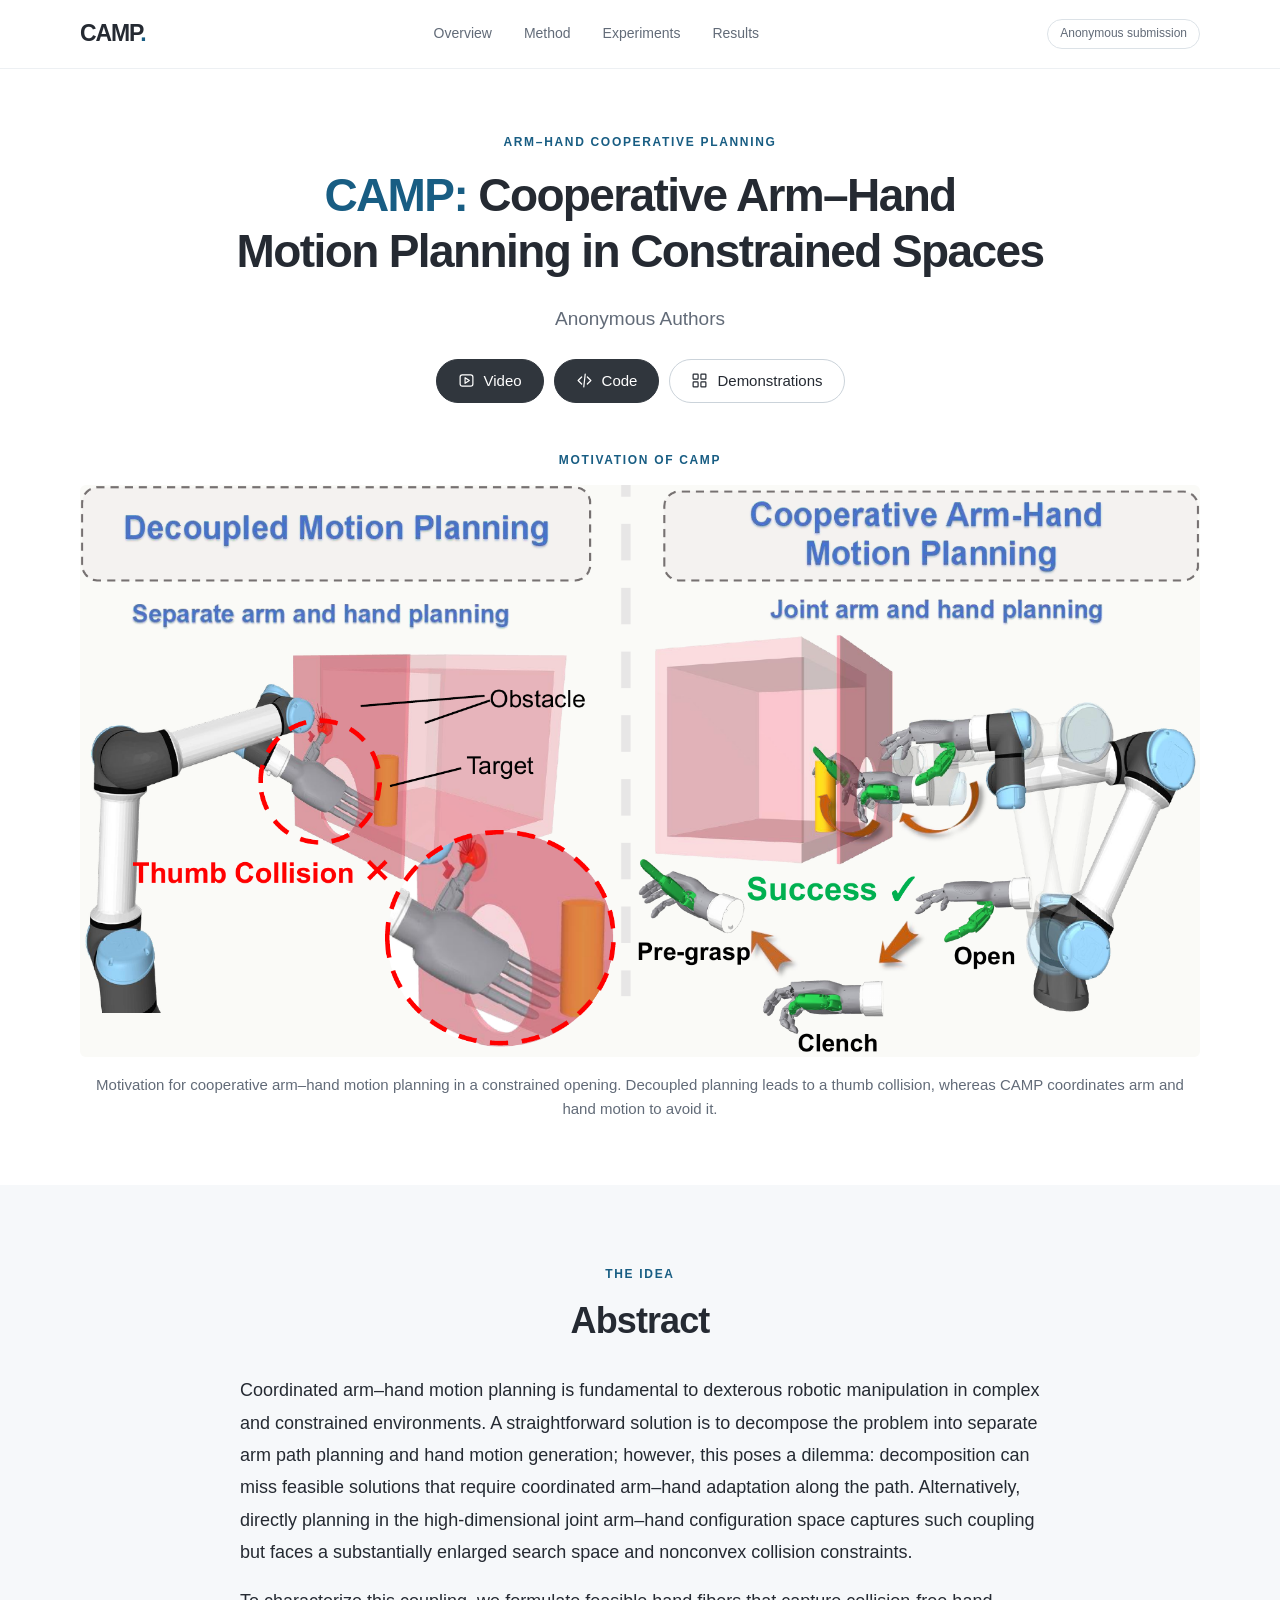
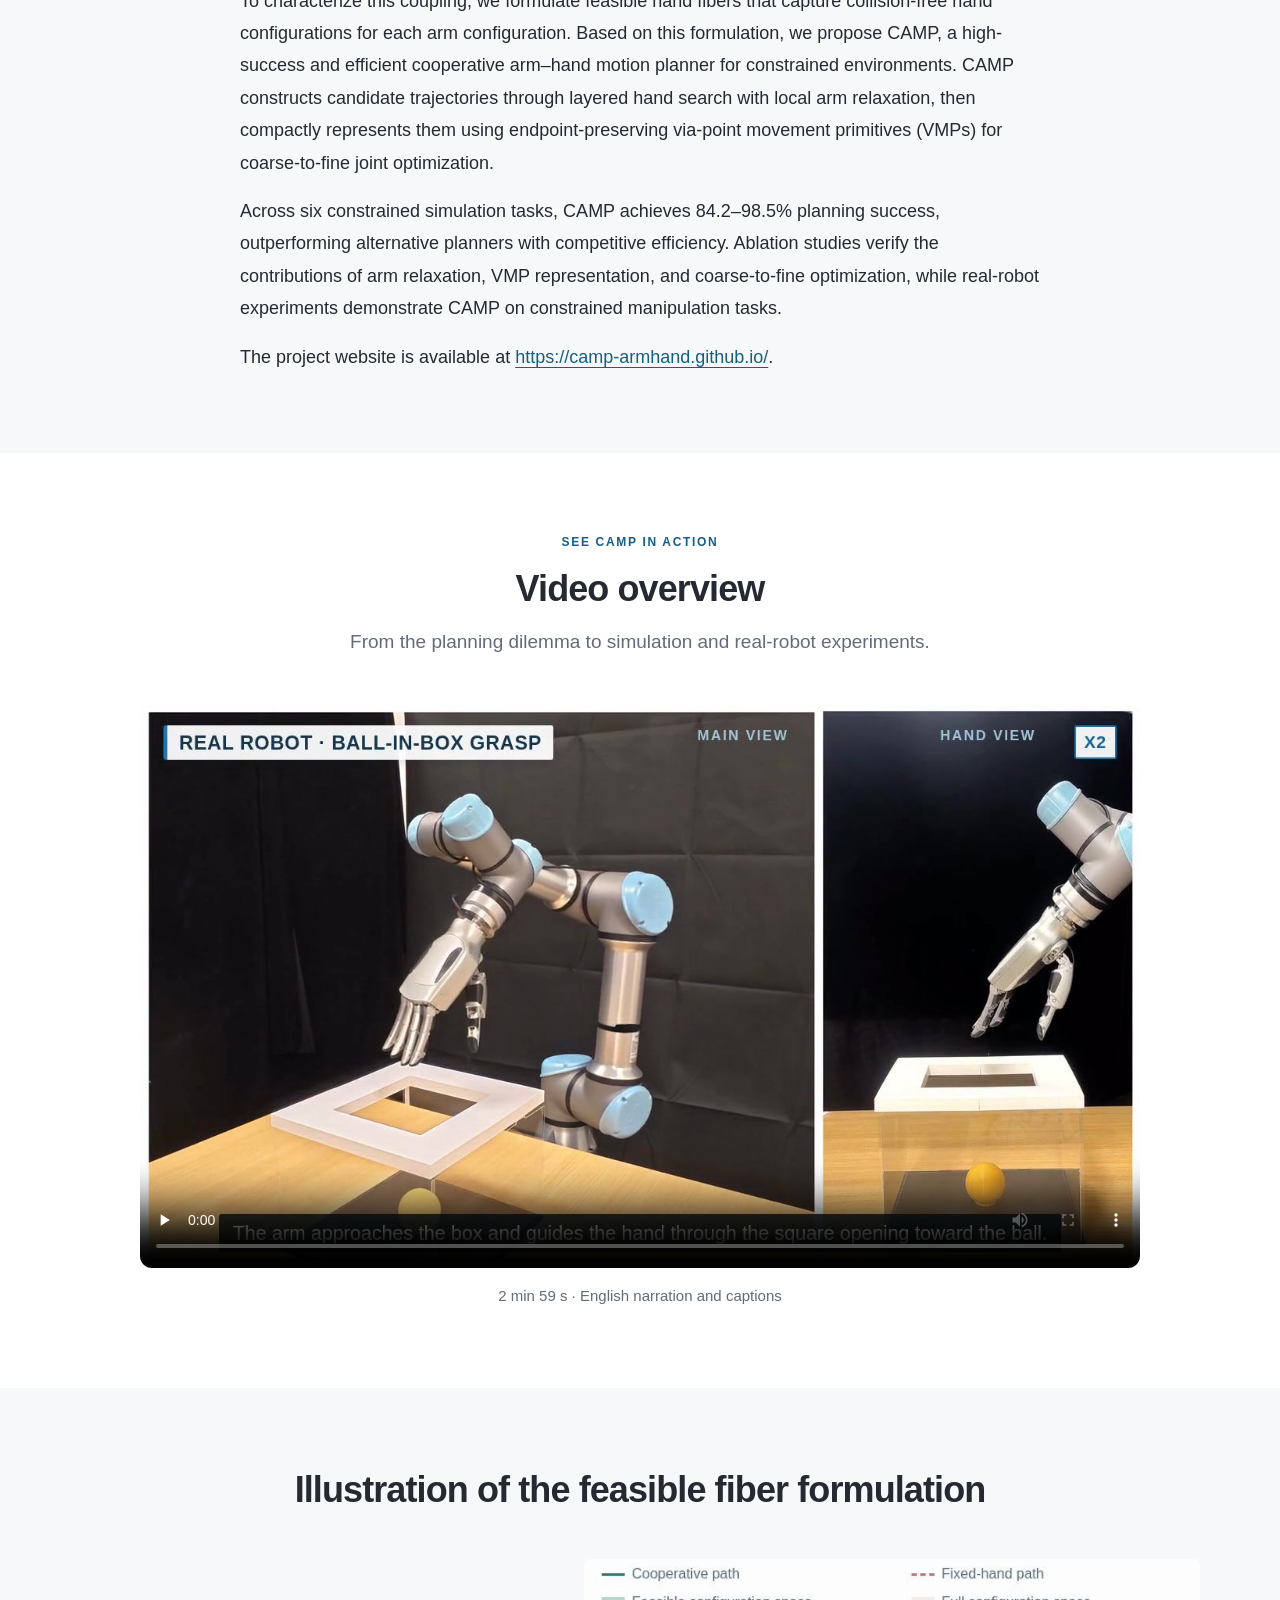
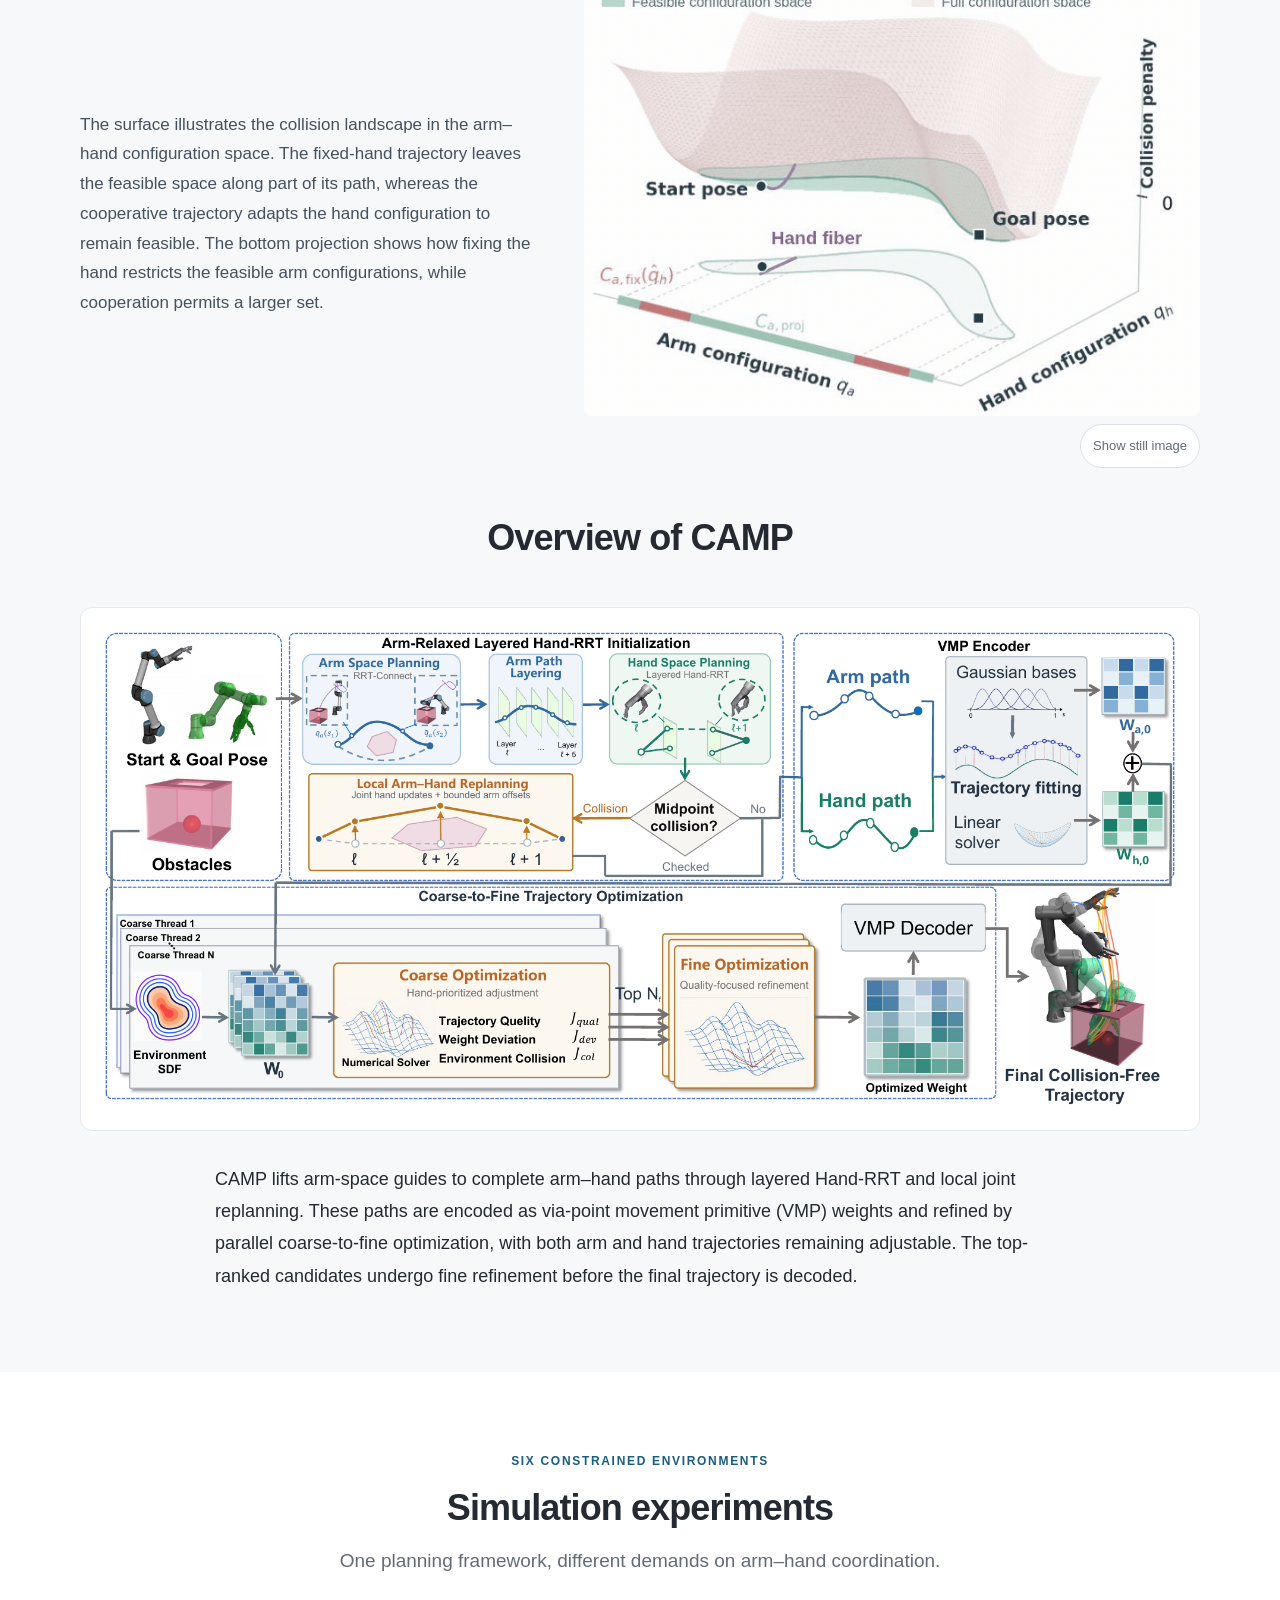
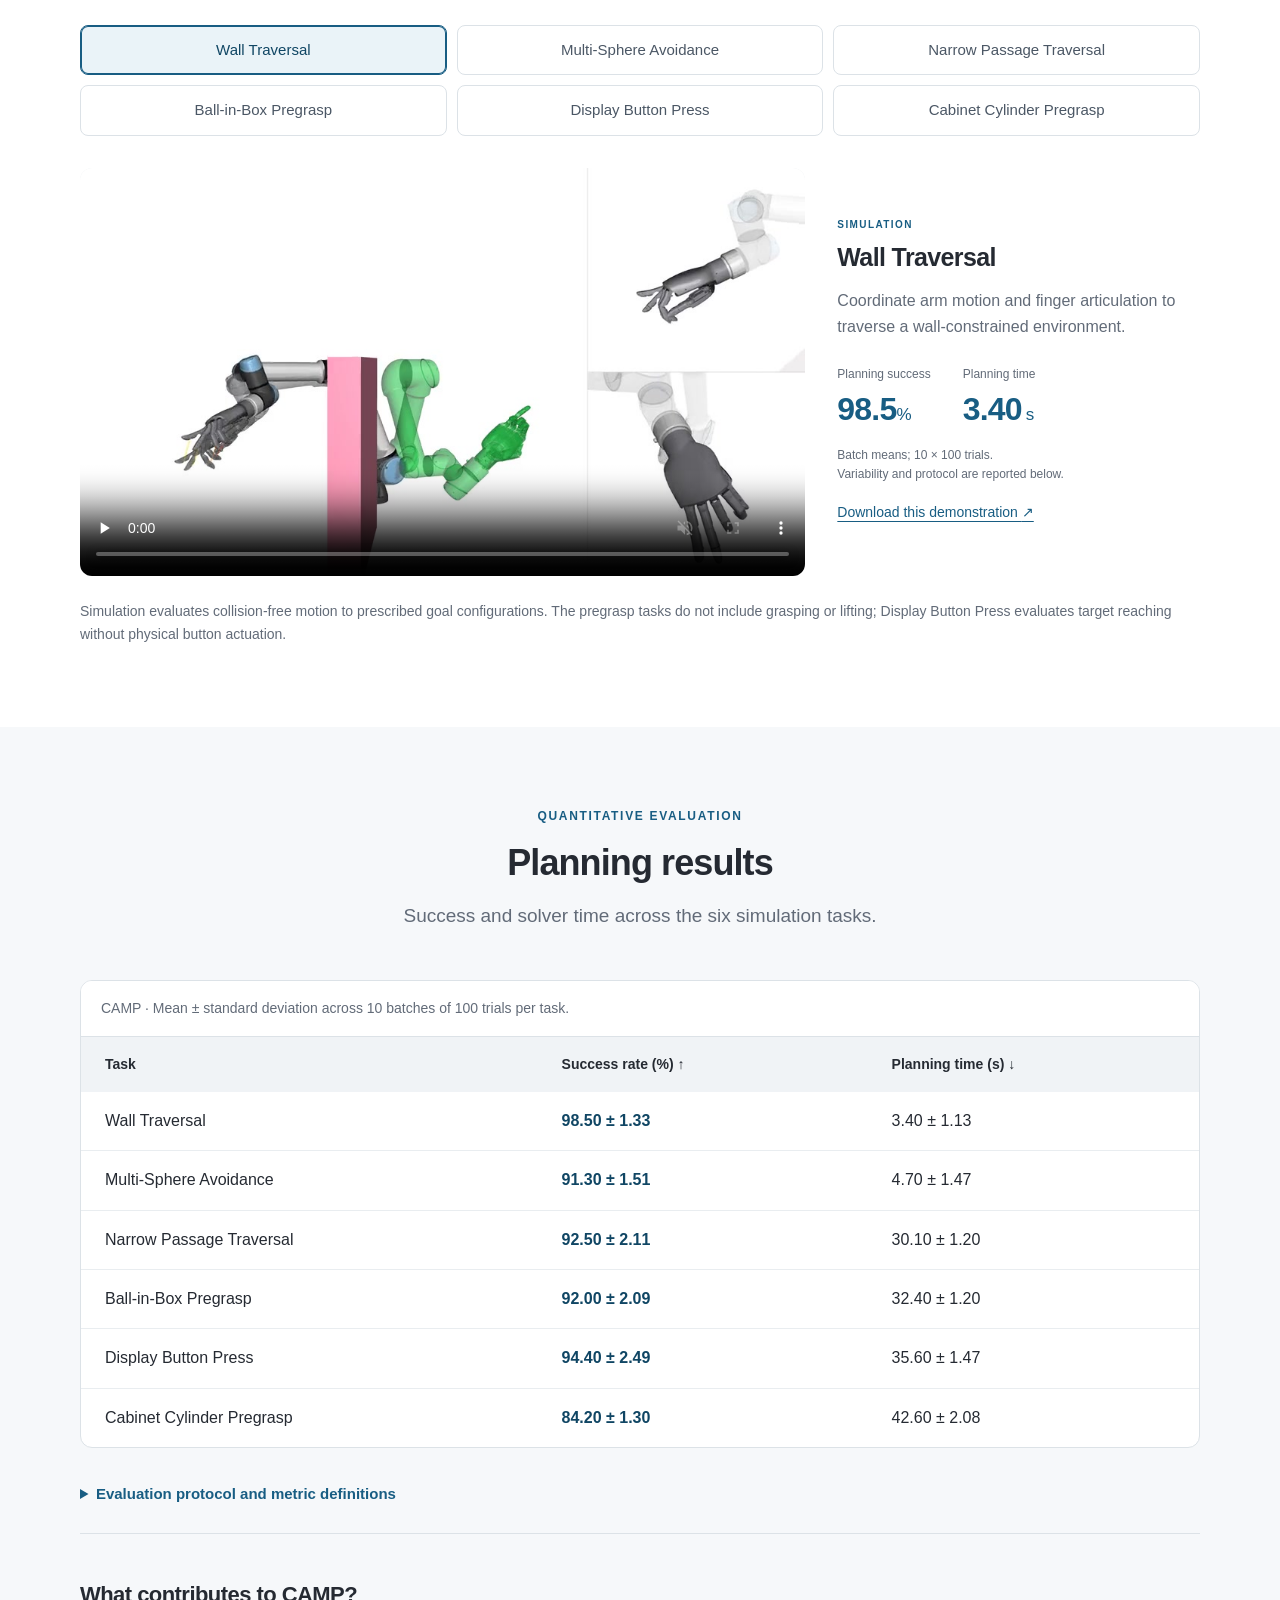
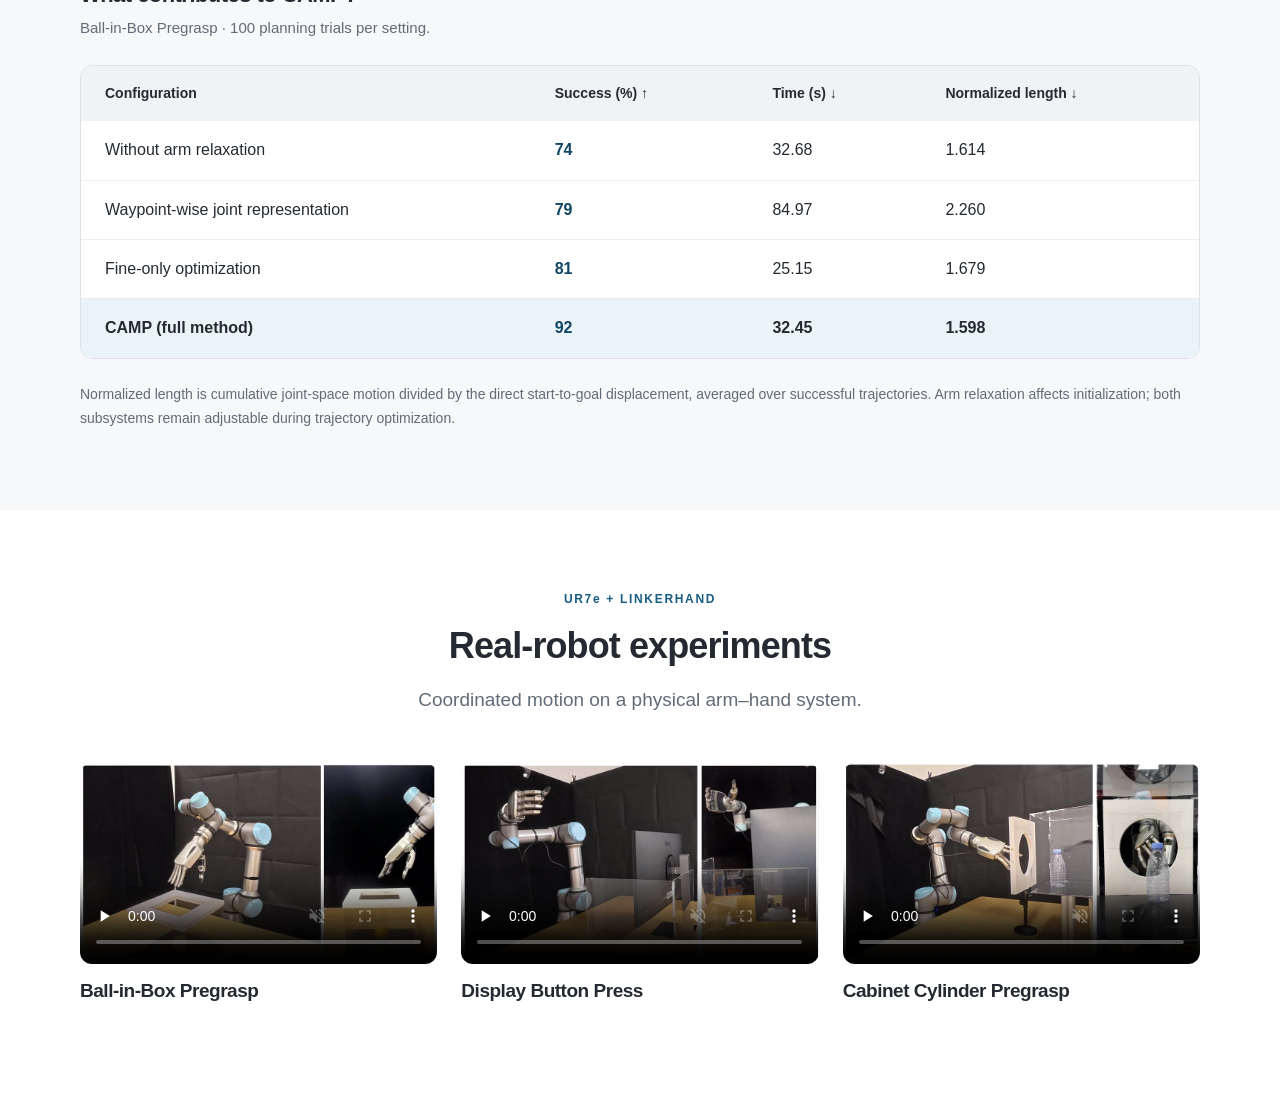
==== commit cf6fecc1: "Keep real-robot demonstrations visually focused Constraint: Retain task titles and footage while rem" ====
--- a/index.html
+++ b/index.html
@@ -203,18 +203,17 @@
       <div class="real-grid">
         <figure class="video-figure">
           <video controls playsinline muted preload="none" poster="assets/real-task07.jpg" aria-label="Ball-in-Box Pregrasp real-robot demonstration"><source src="assets/real-task07.mp4" type="video/mp4"> <a href="assets/real-task07.mp4">Download video.</a></video>
-          <figcaption><h3>Ball-in-Box Pregrasp</h3><p><strong>80% success over 10 trials.</strong> Success requires reaching the prescribed goal pose; grasping and lifting are not required.</p></figcaption>
+          <figcaption><h3>Ball-in-Box Pregrasp</h3></figcaption>
         </figure>
         <figure class="video-figure">
           <video controls playsinline muted preload="none" poster="assets/real-task08.jpg" aria-label="Display Button Press real-robot demonstration"><source src="assets/real-task08.mp4" type="video/mp4"> <a href="assets/real-task08.mp4">Download video.</a></video>
-          <figcaption><h3>Display Button Press</h3><p><strong>90% success over 10 trials.</strong> Success requires the fingertip to reach the prescribed target position; no physical button press is performed.</p></figcaption>
+          <figcaption><h3>Display Button Press</h3></figcaption>
         </figure>
         <figure class="video-figure">
           <video controls playsinline muted preload="none" poster="assets/real-task09.jpg" aria-label="Cabinet Cylinder Pregrasp real-robot demonstration"><source src="assets/real-task09.mp4" type="video/mp4"> <a href="assets/real-task09.mp4">Download video.</a></video>
-          <figcaption><h3>Cabinet Cylinder Pregrasp</h3><p><strong>80% success over 10 trials.</strong> Success requires reaching the prescribed goal pose; grasping and lifting are not required.</p></figcaption>
-        </figure>
-      </div>
-      <p class="section-note">Each trial evaluates the complete physical system. For the two pregrasp tasks, any subsequent grasping or lifting motion shown in the footage is manually adjusted solely for demonstration.</p>
+          <figcaption><h3>Cabinet Cylinder Pregrasp</h3></figcaption>
+        </figure>
+      </div>
     </section>
 
   </main>
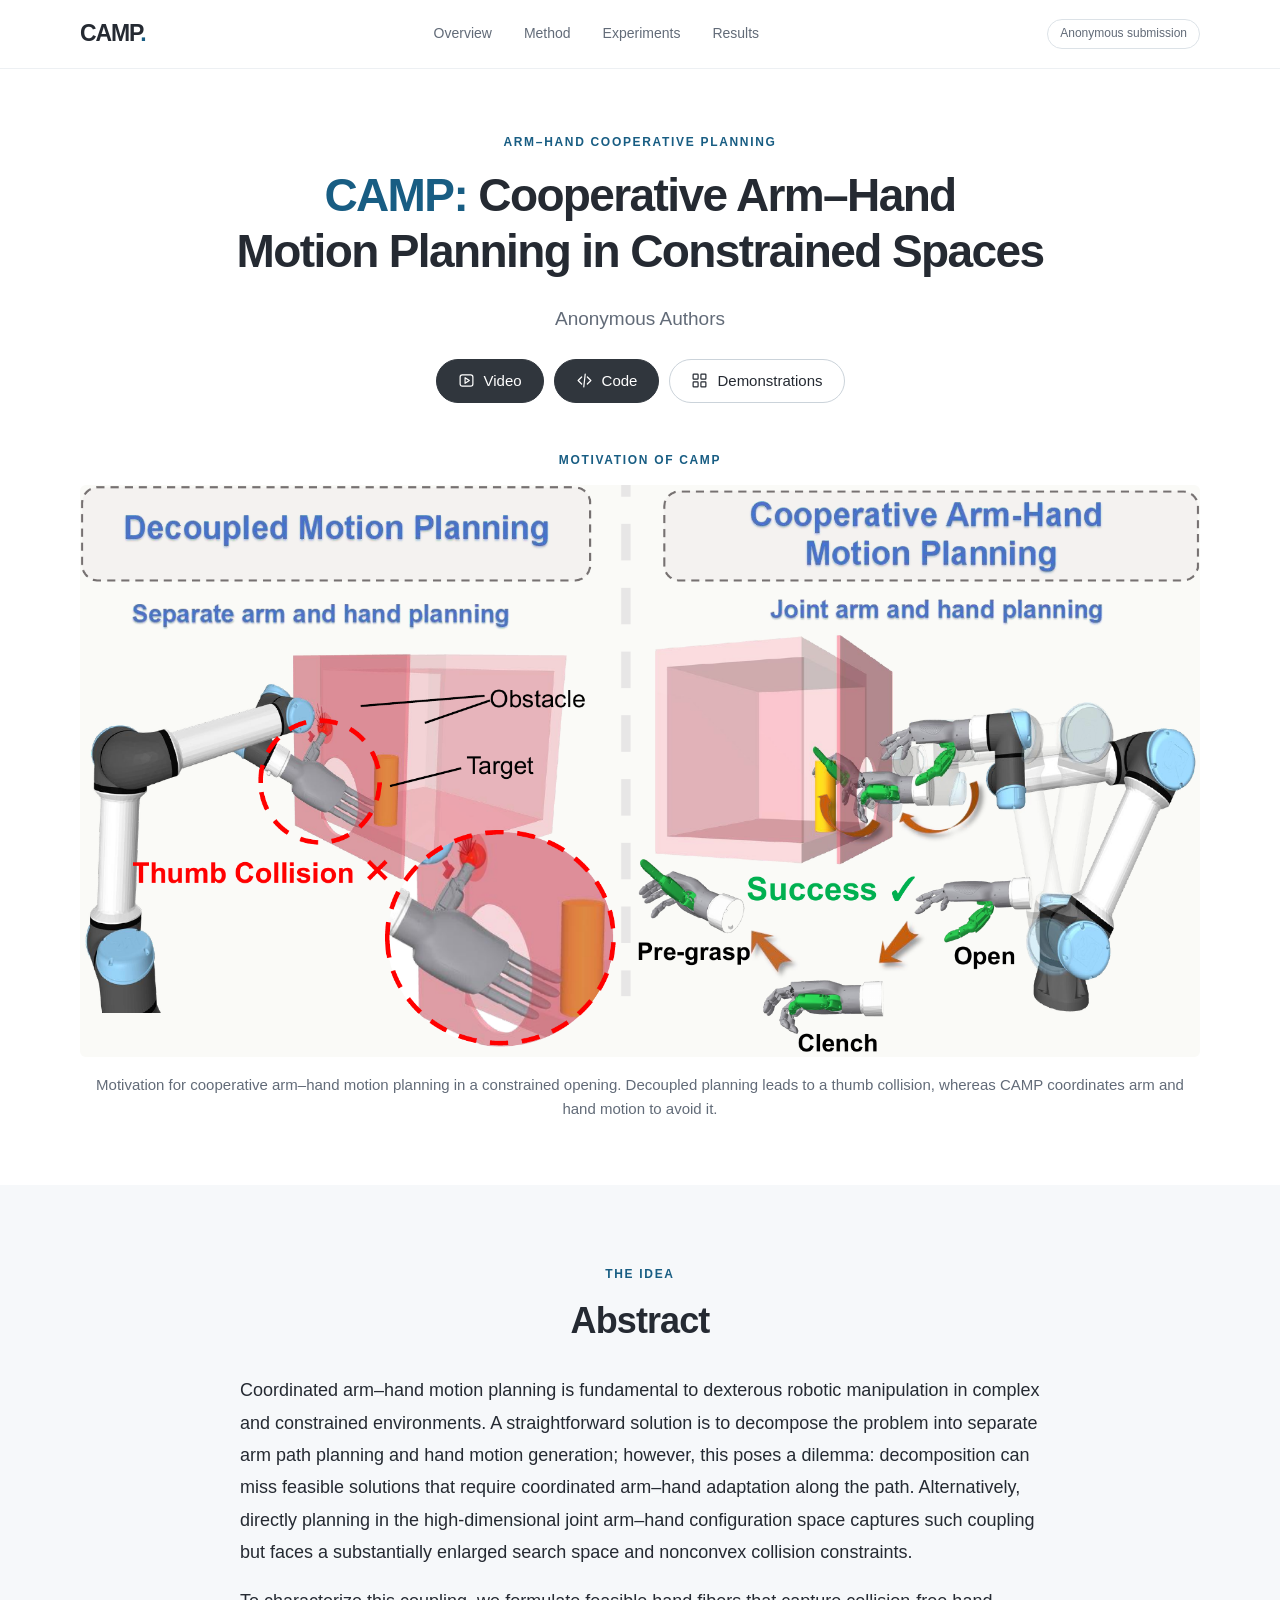
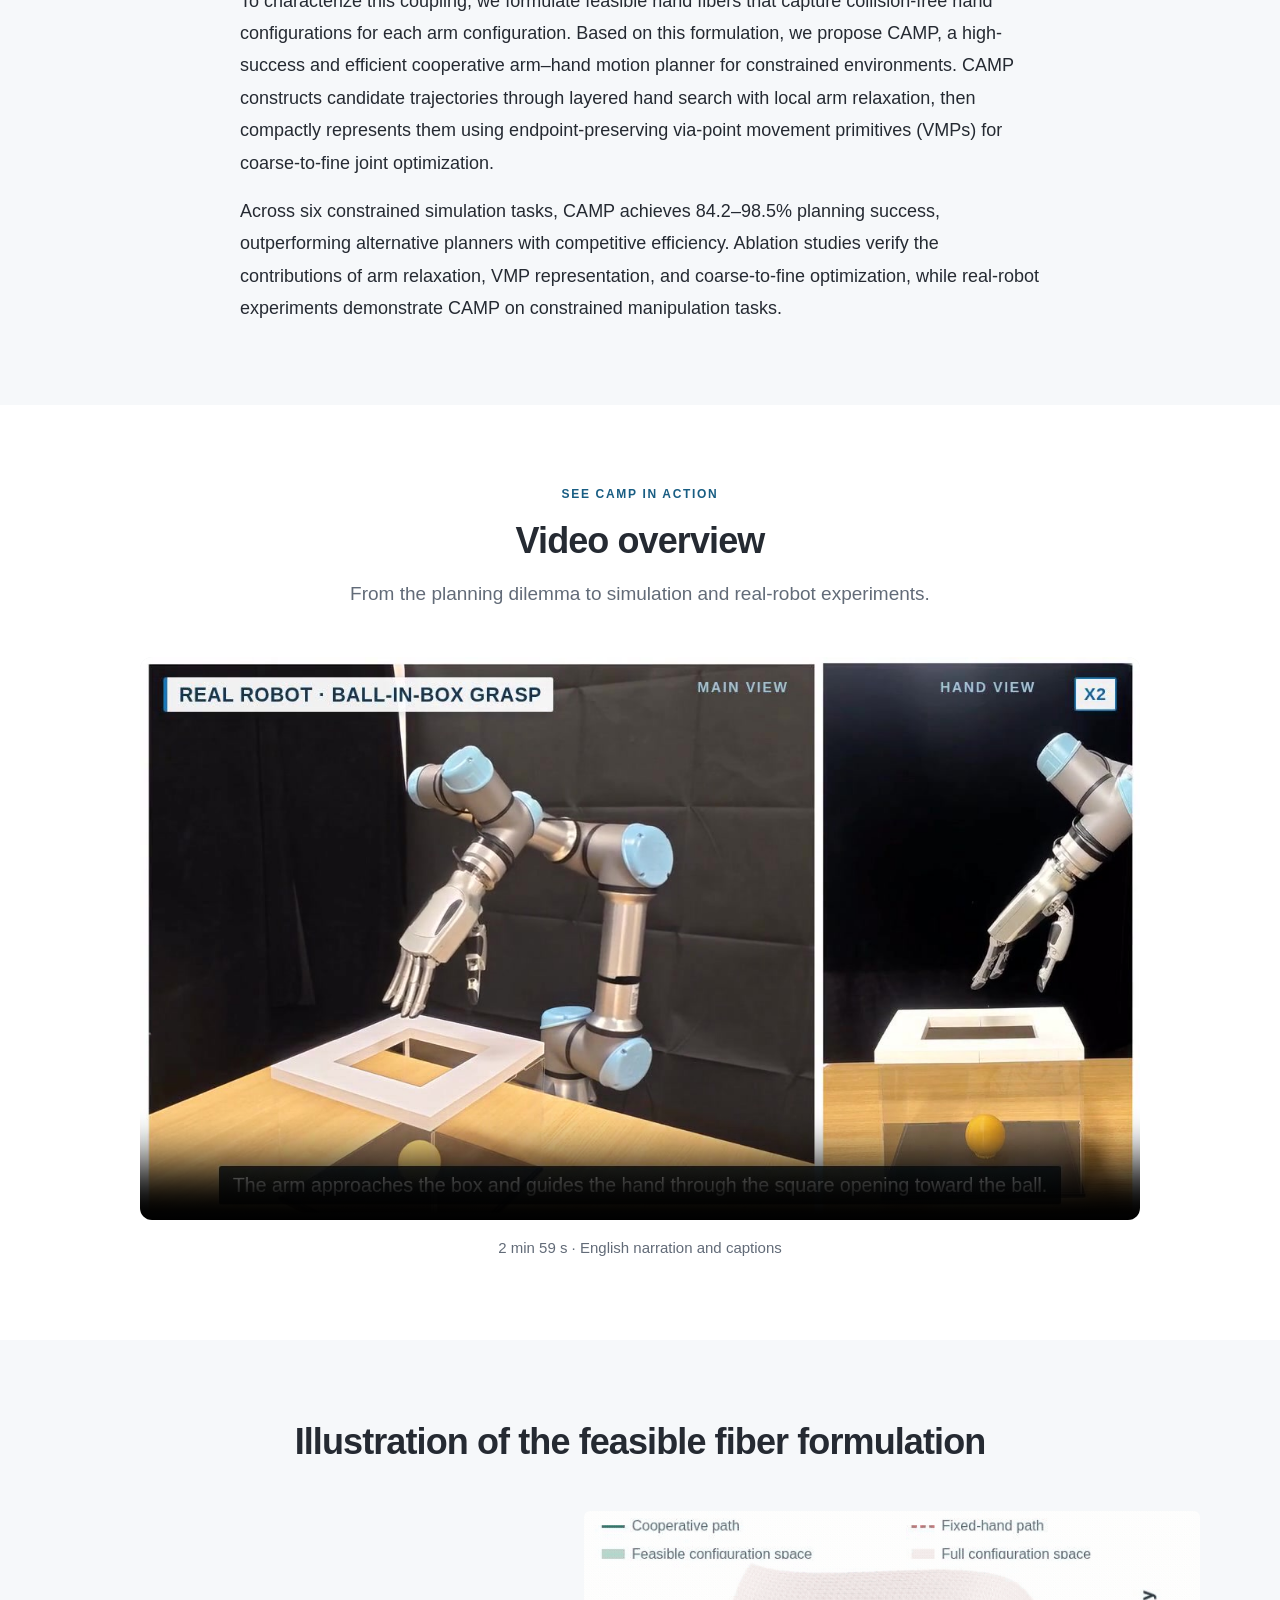
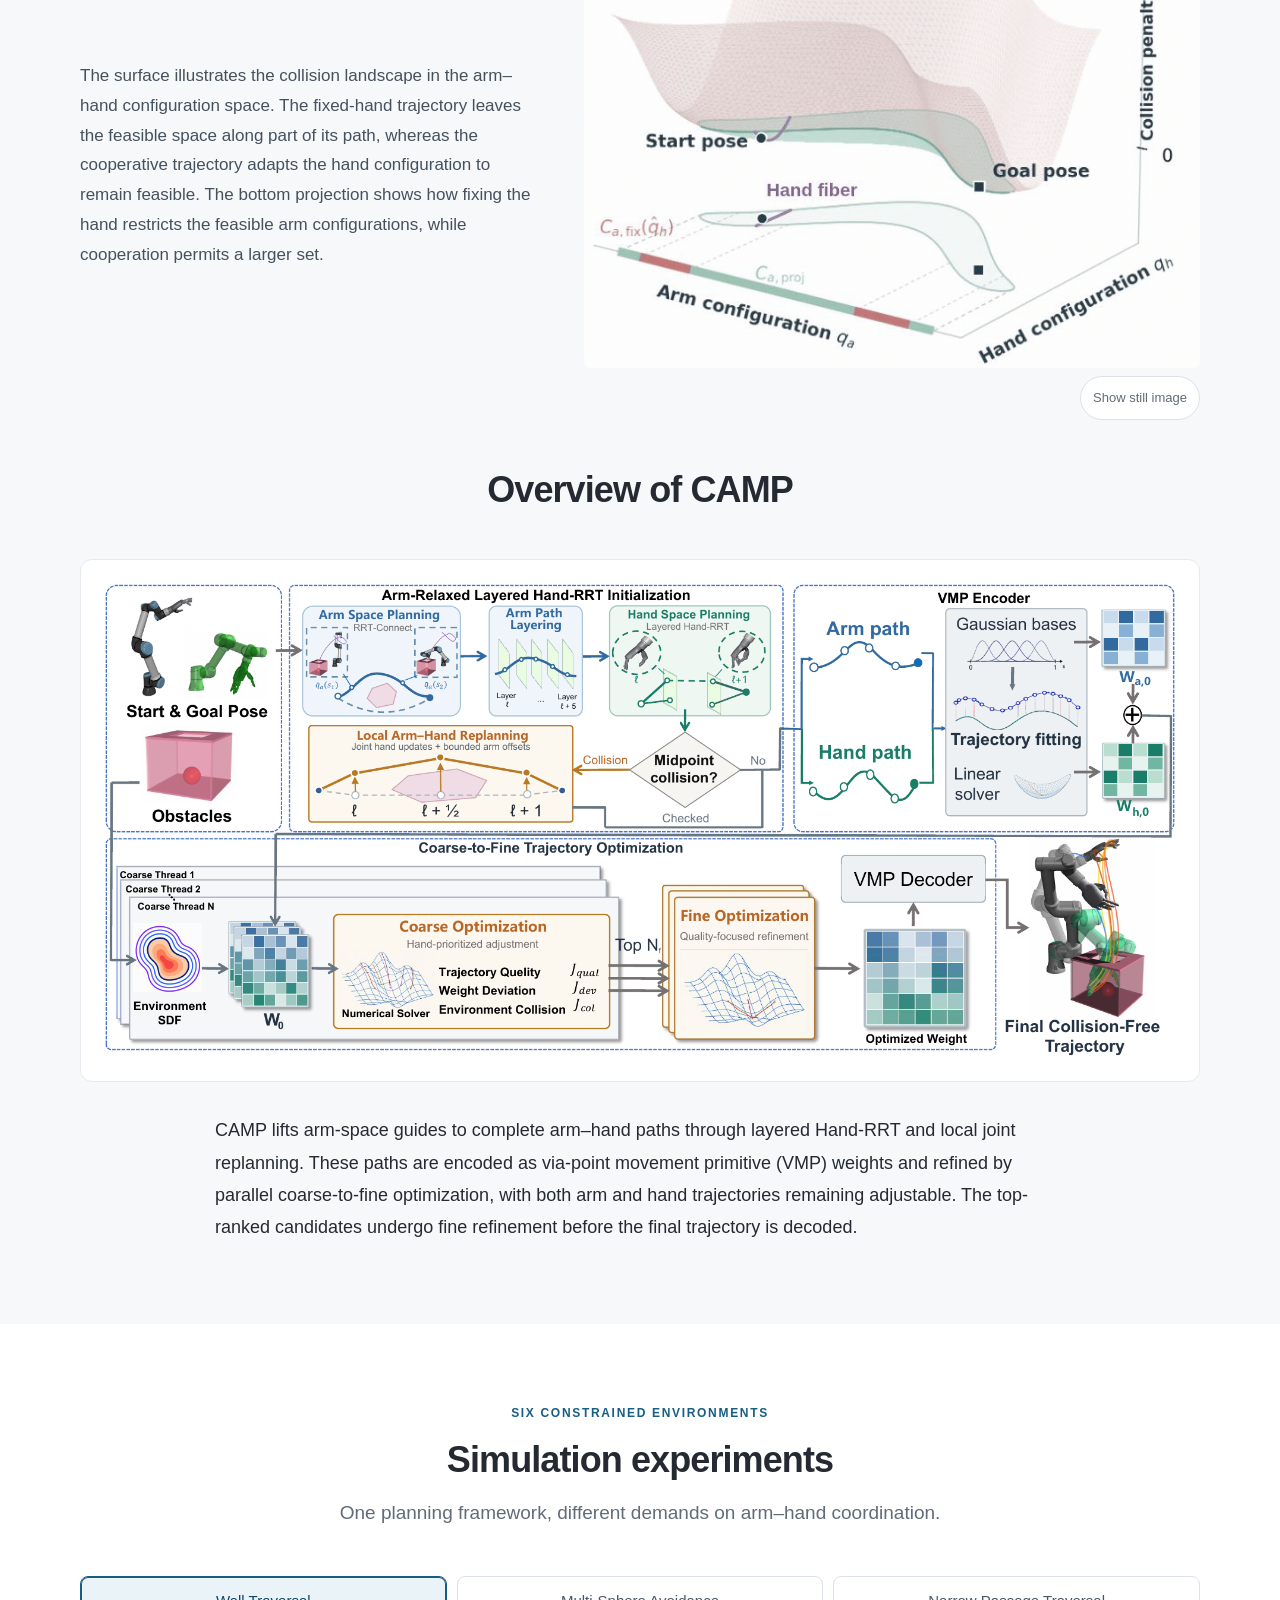
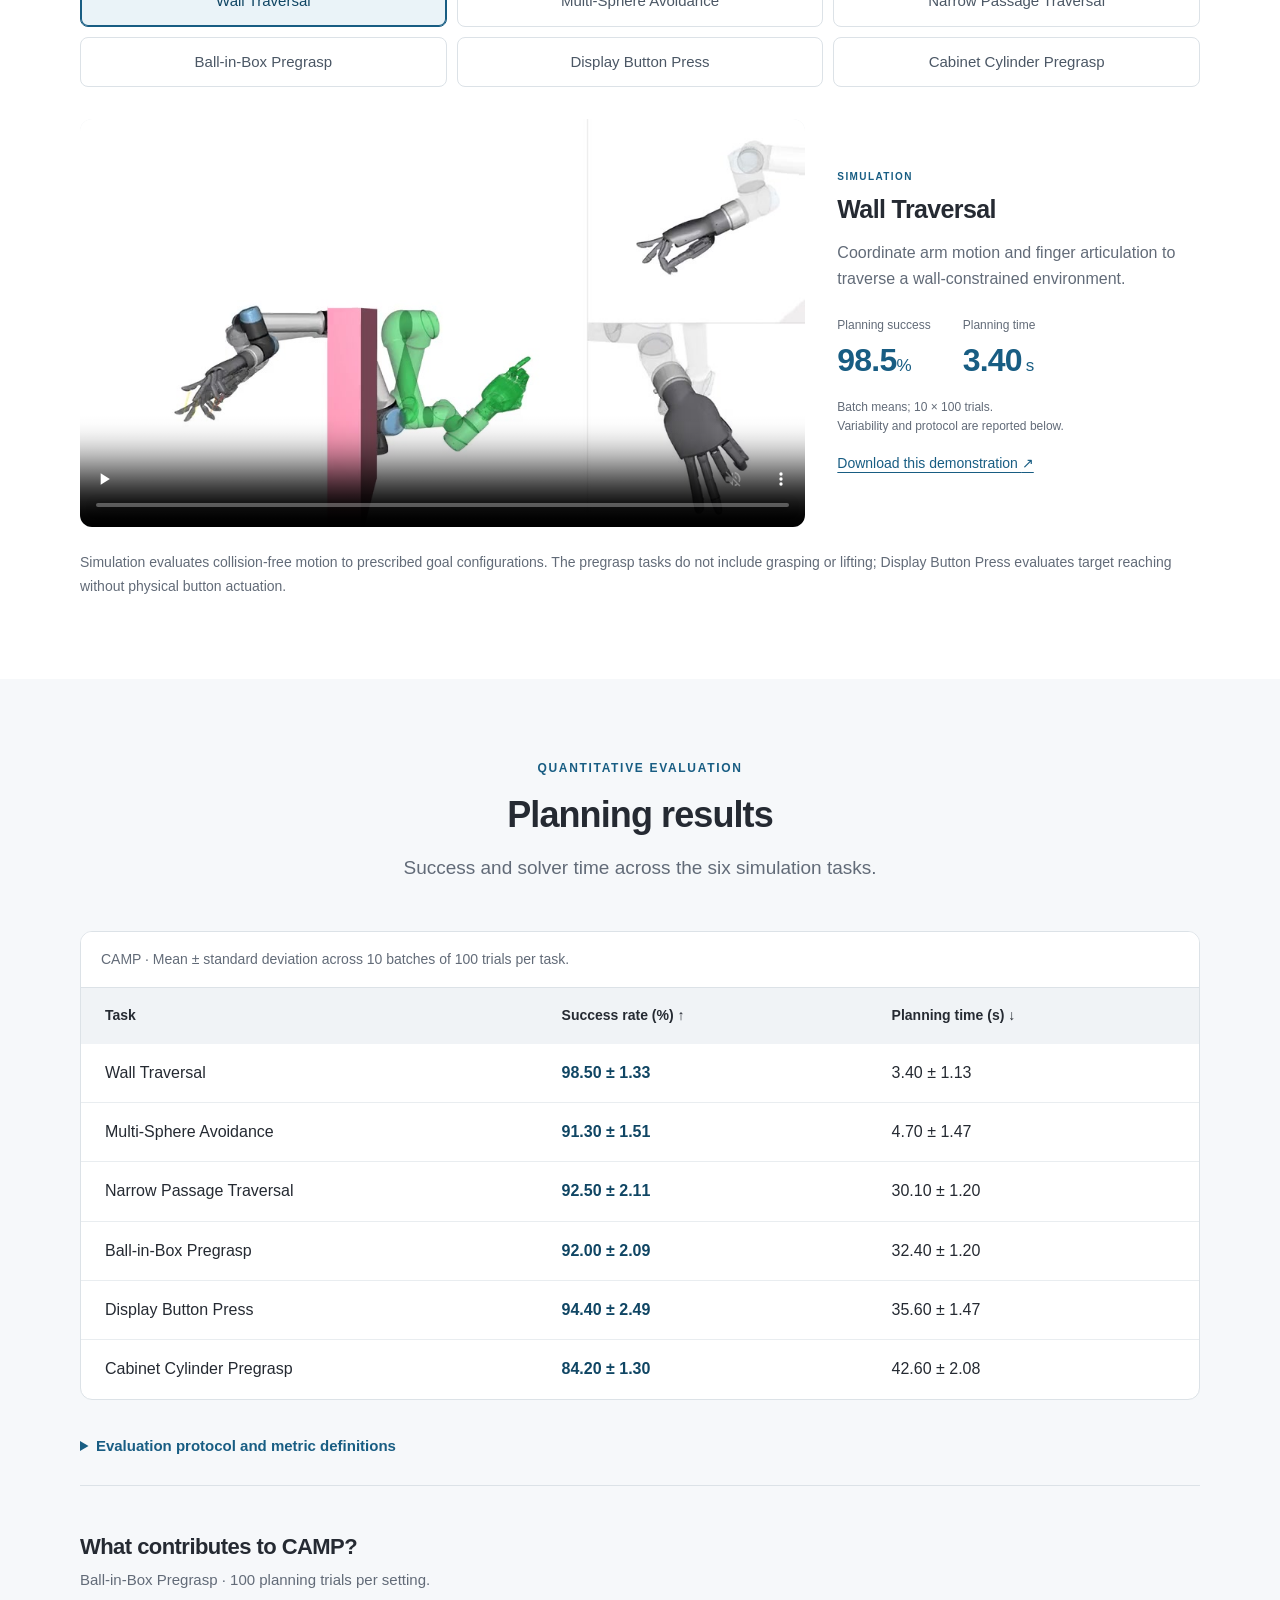
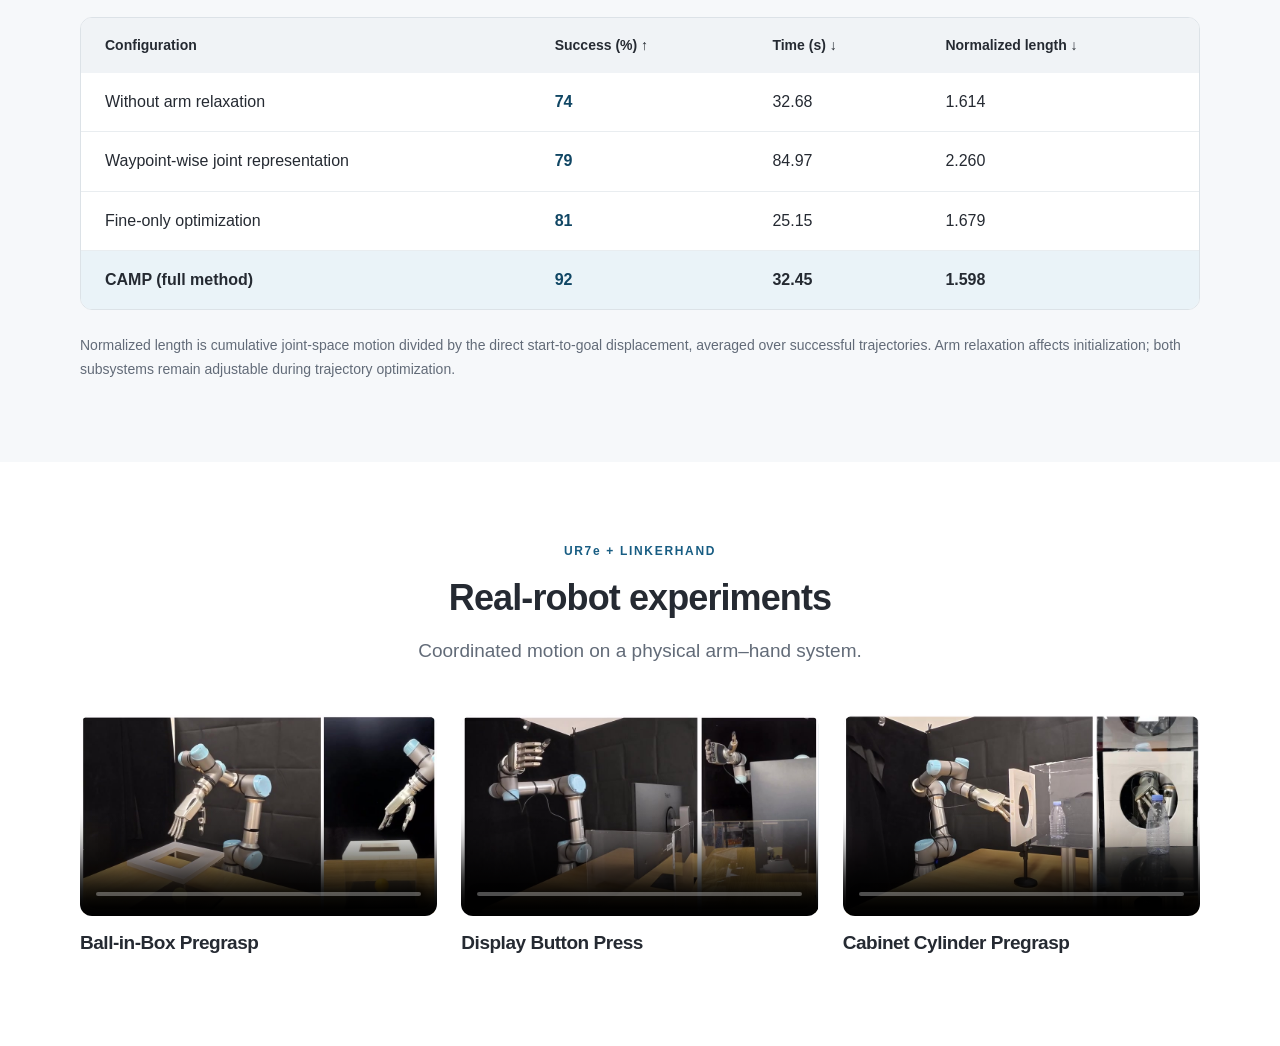
==== commit b1ccb01e: "Remove the redundant website self-reference Constraint: Keep the three scientific abstract paragraph" ====
--- a/index.html
+++ b/index.html
@@ -60,7 +60,6 @@
         <p>Coordinated arm–hand motion planning is fundamental to dexterous robotic manipulation in complex and constrained environments. A straightforward solution is to decompose the problem into separate arm path planning and hand motion generation; however, this poses a dilemma: decomposition can miss feasible solutions that require coordinated arm–hand adaptation along the path. Alternatively, directly planning in the high-dimensional joint arm–hand configuration space captures such coupling but faces a substantially enlarged search space and nonconvex collision constraints.</p>
         <p>To characterize this coupling, we formulate feasible hand fibers that capture collision-free hand configurations for each arm configuration. Based on this formulation, we propose CAMP, a high-success and efficient cooperative arm–hand motion planner for constrained environments. CAMP constructs candidate trajectories through layered hand search with local arm relaxation, then compactly represents them using endpoint-preserving via-point movement primitives (VMPs) for coarse-to-fine joint optimization.</p>
         <p>Across six constrained simulation tasks, CAMP achieves 84.2–98.5% planning success, outperforming alternative planners with competitive efficiency. Ablation studies verify the contributions of arm relaxation, VMP representation, and coarse-to-fine optimization, while real-robot experiments demonstrate CAMP on constrained manipulation tasks.</p>
-        <p>The project website is available at <a href="https://camp-armhand.github.io/">https://camp-armhand.github.io/</a>.</p>
       </div>
     </section>
 
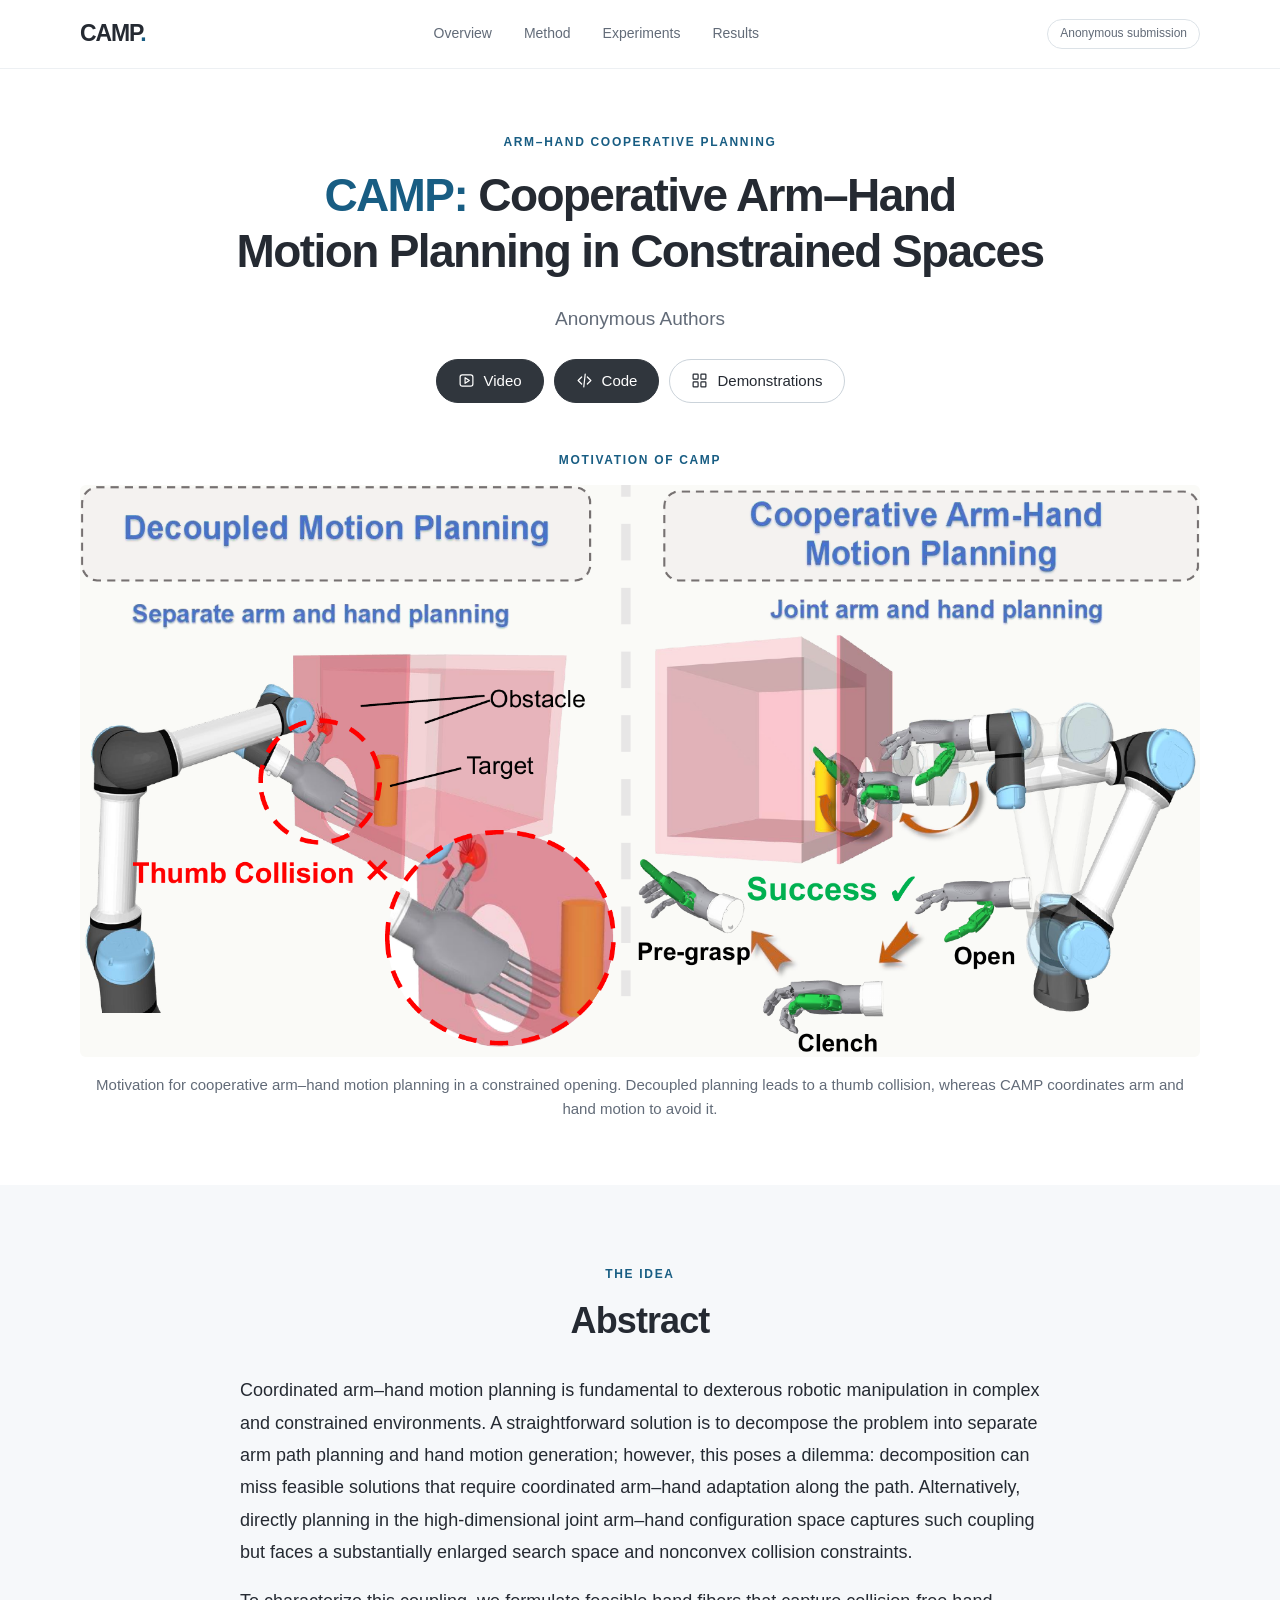
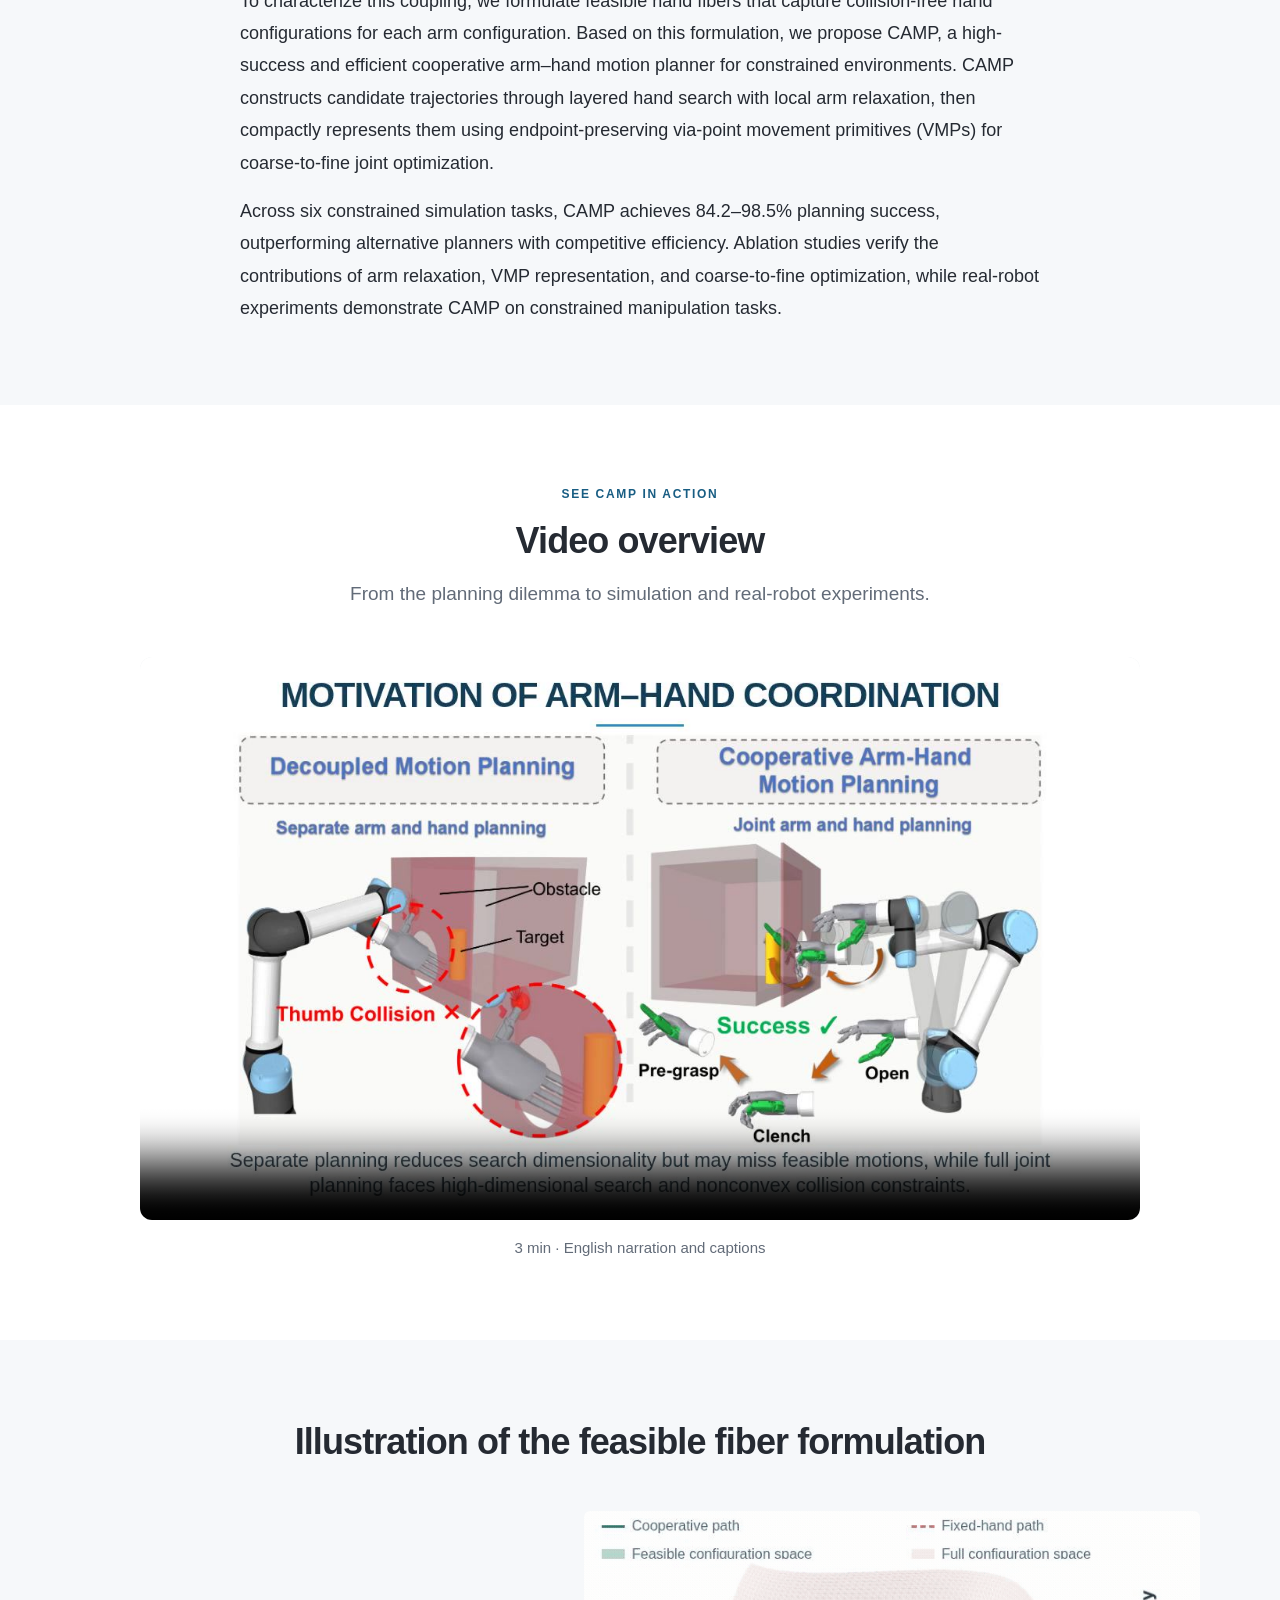
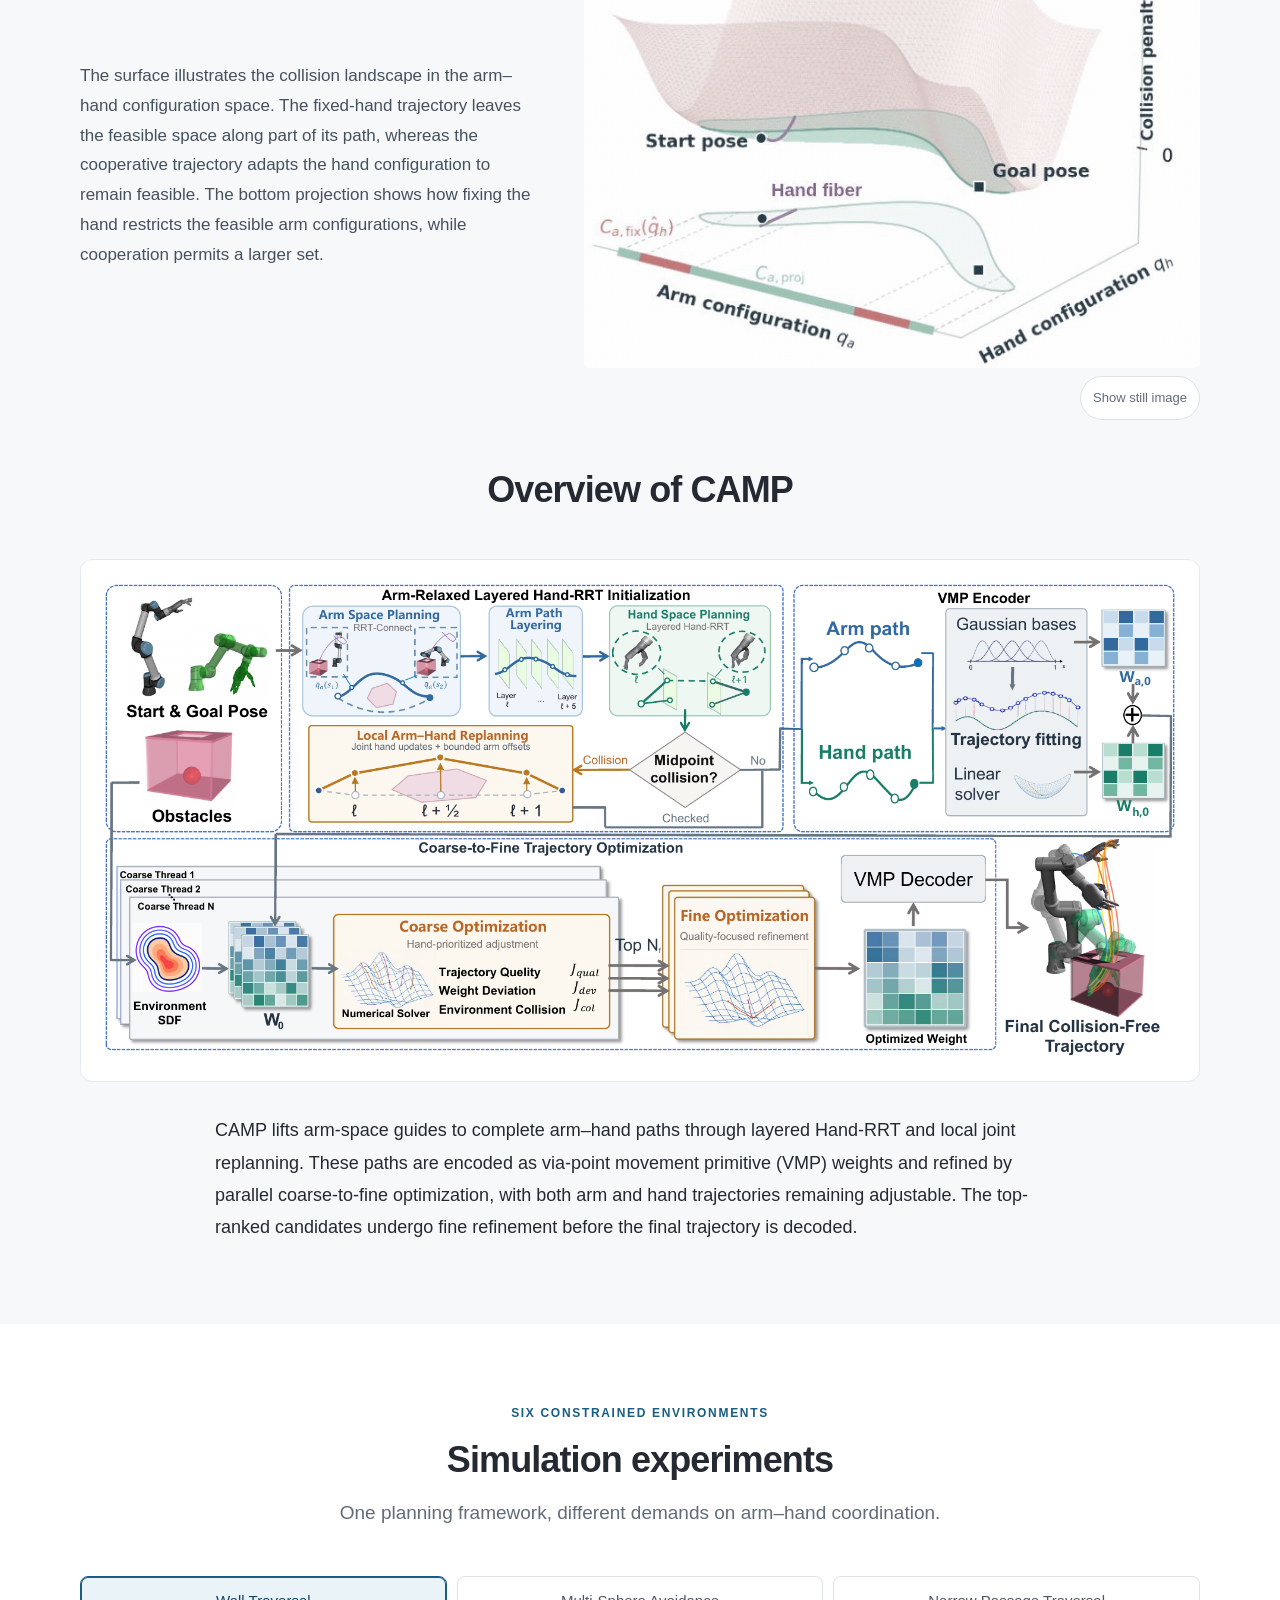
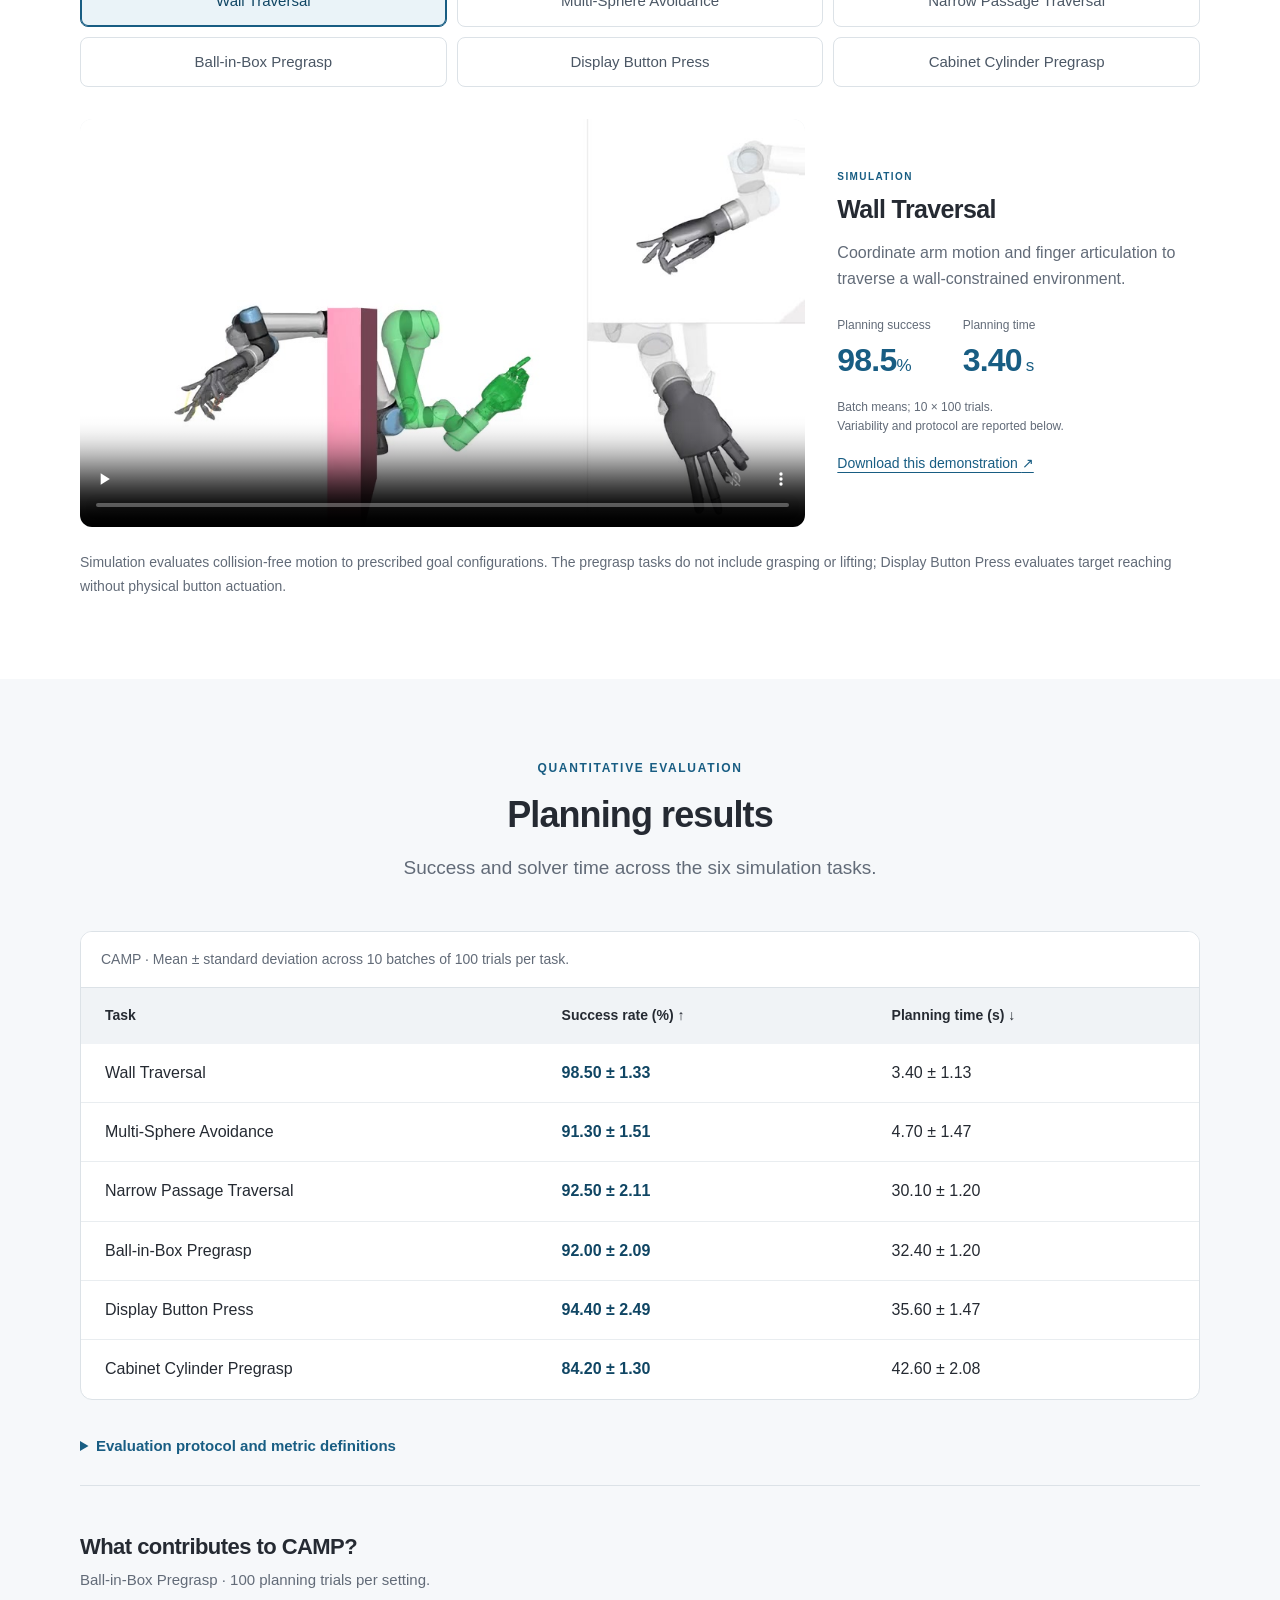
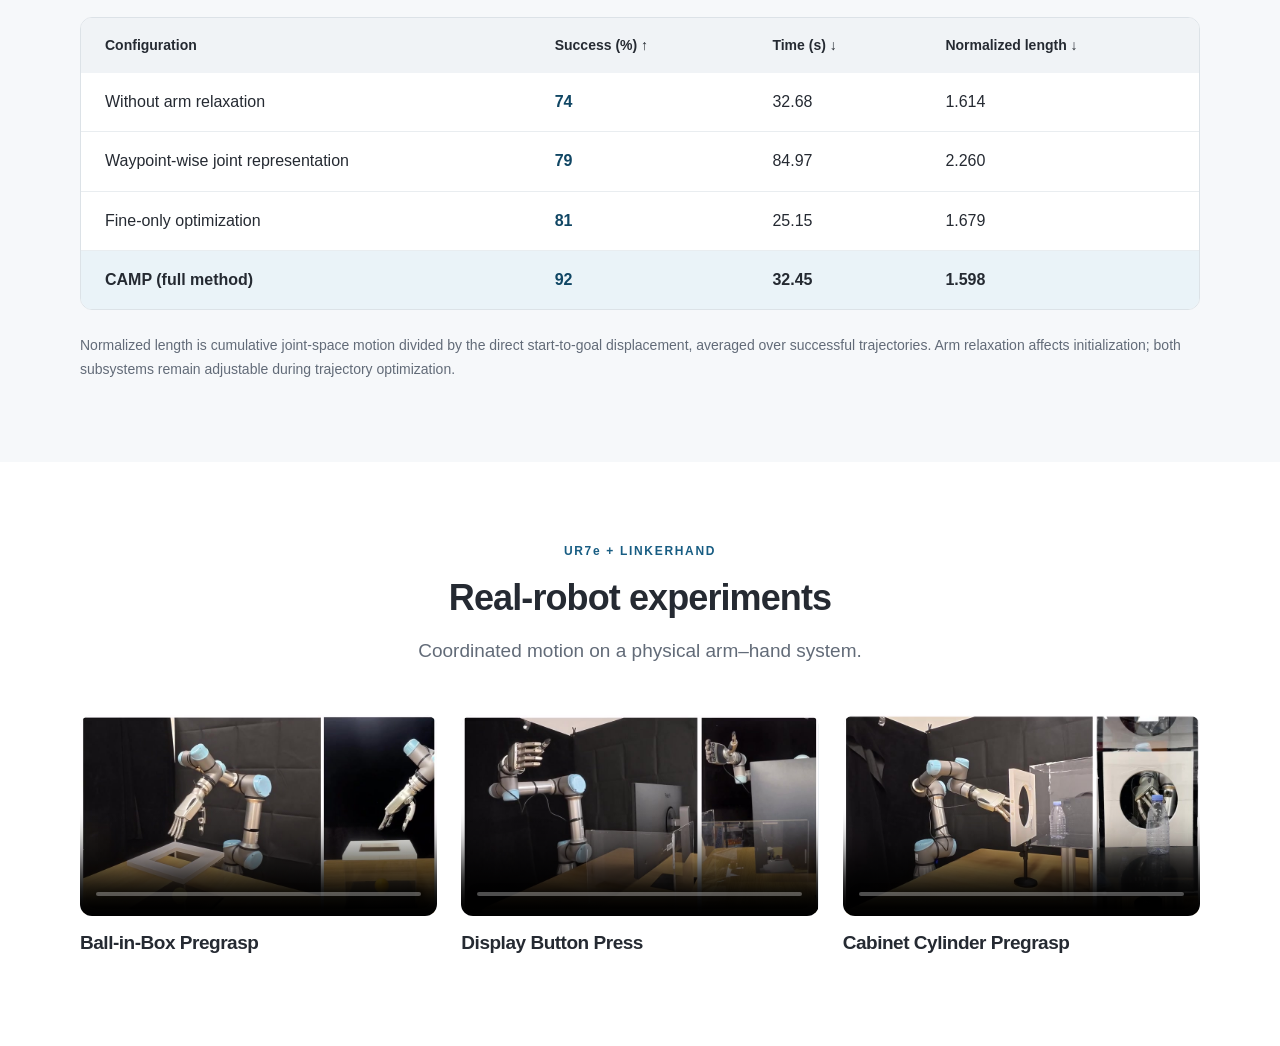
==== commit d947c666: "Show the final approved narration and footage on the website Constraint: Publish the author-selected" ====
--- a/index.html
+++ b/index.html
@@ -70,12 +70,12 @@
         <p>From the planning dilemma to simulation and real-robot experiments.</p>
       </div>
       <figure class="video-figure overview-video">
-        <video controls playsinline preload="none" poster="assets/overview.jpg" aria-label="CAMP overview video with English narration and captions">
-          <source src="assets/overview.mp4" type="video/mp4">
-          <track kind="captions" src="assets/overview.vtt" srclang="en" label="English">
+        <video controls playsinline preload="none" poster="assets/overview.jpg?v=v42" aria-label="CAMP overview video with English narration and captions">
+          <source src="assets/overview.mp4?v=v42" type="video/mp4">
+          <track kind="captions" src="assets/overview.vtt?v=v42" srclang="en" label="English">
           Your browser does not support embedded video. <a href="assets/overview.mp4">Download the overview video.</a>
         </video>
-        <figcaption>2 min 59 s · English narration and captions</figcaption>
+        <figcaption>3 min · English narration and captions</figcaption>
       </figure>
     </section>
 
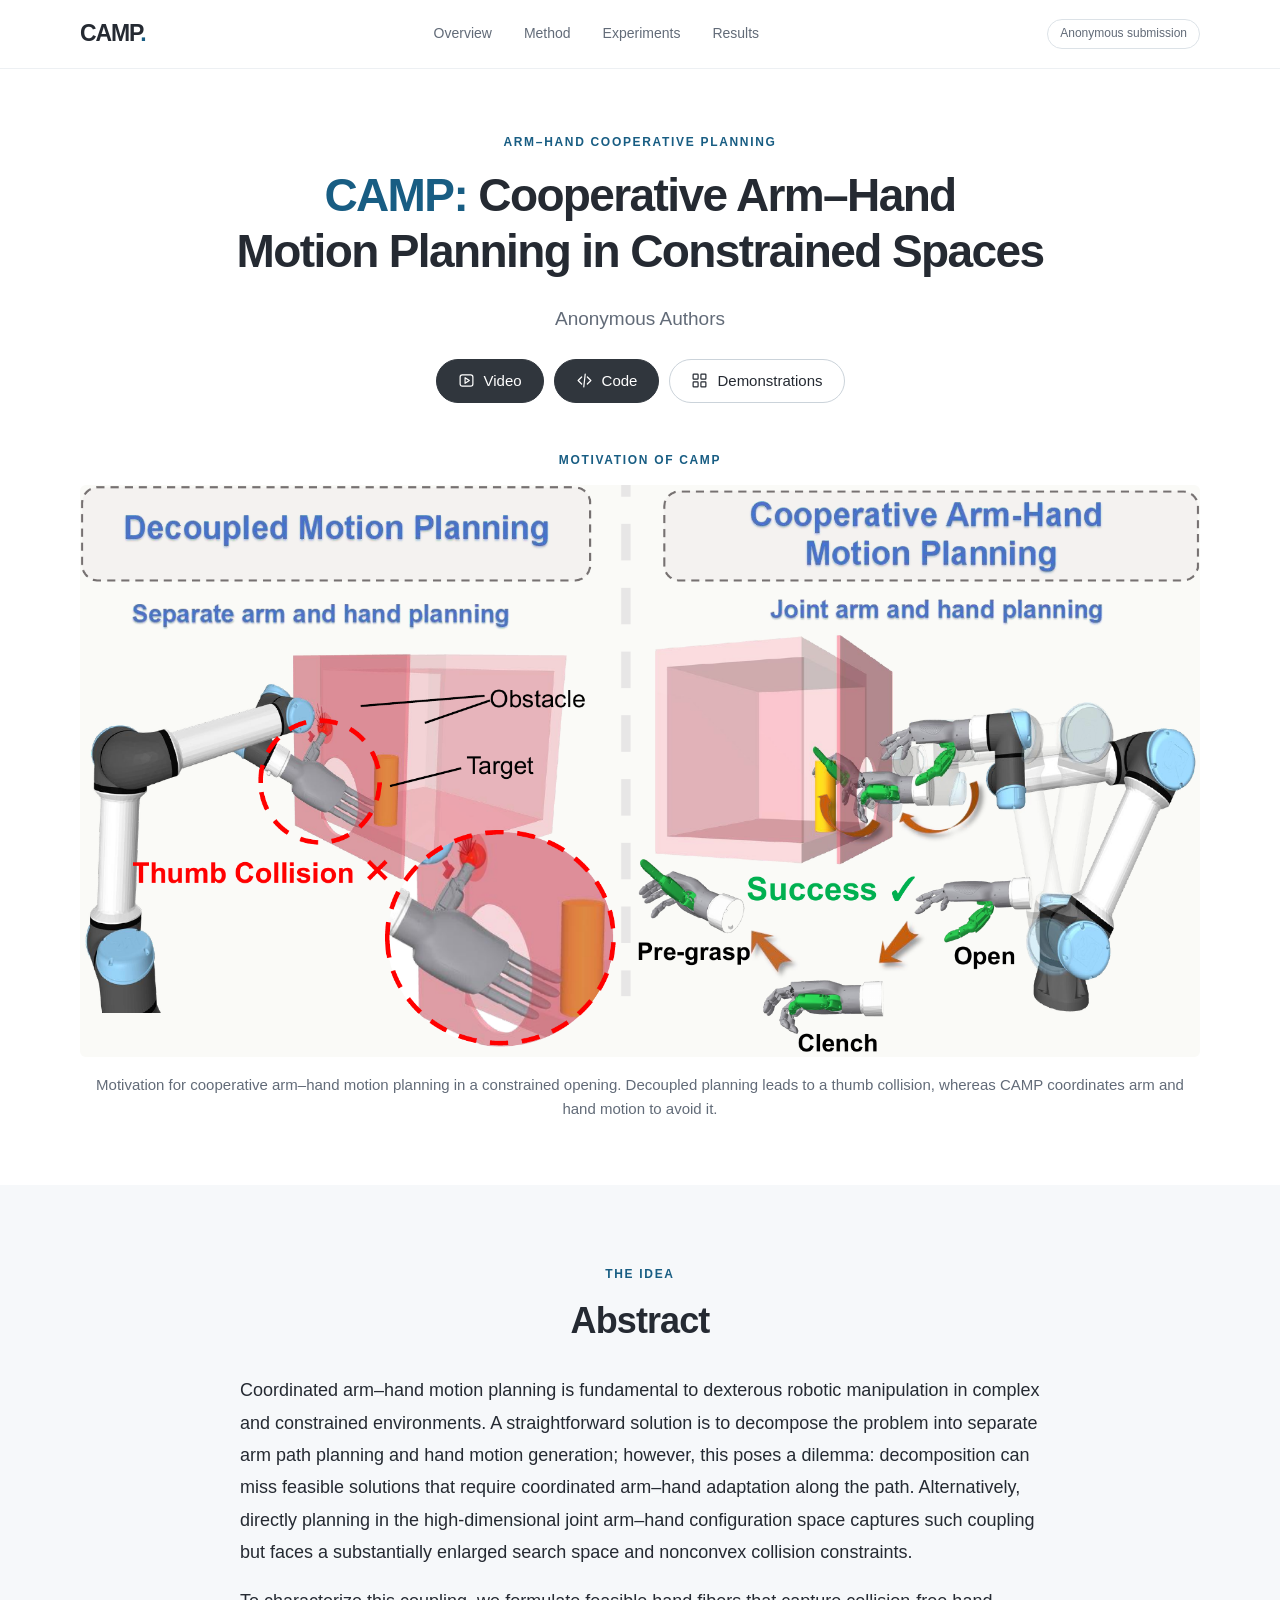
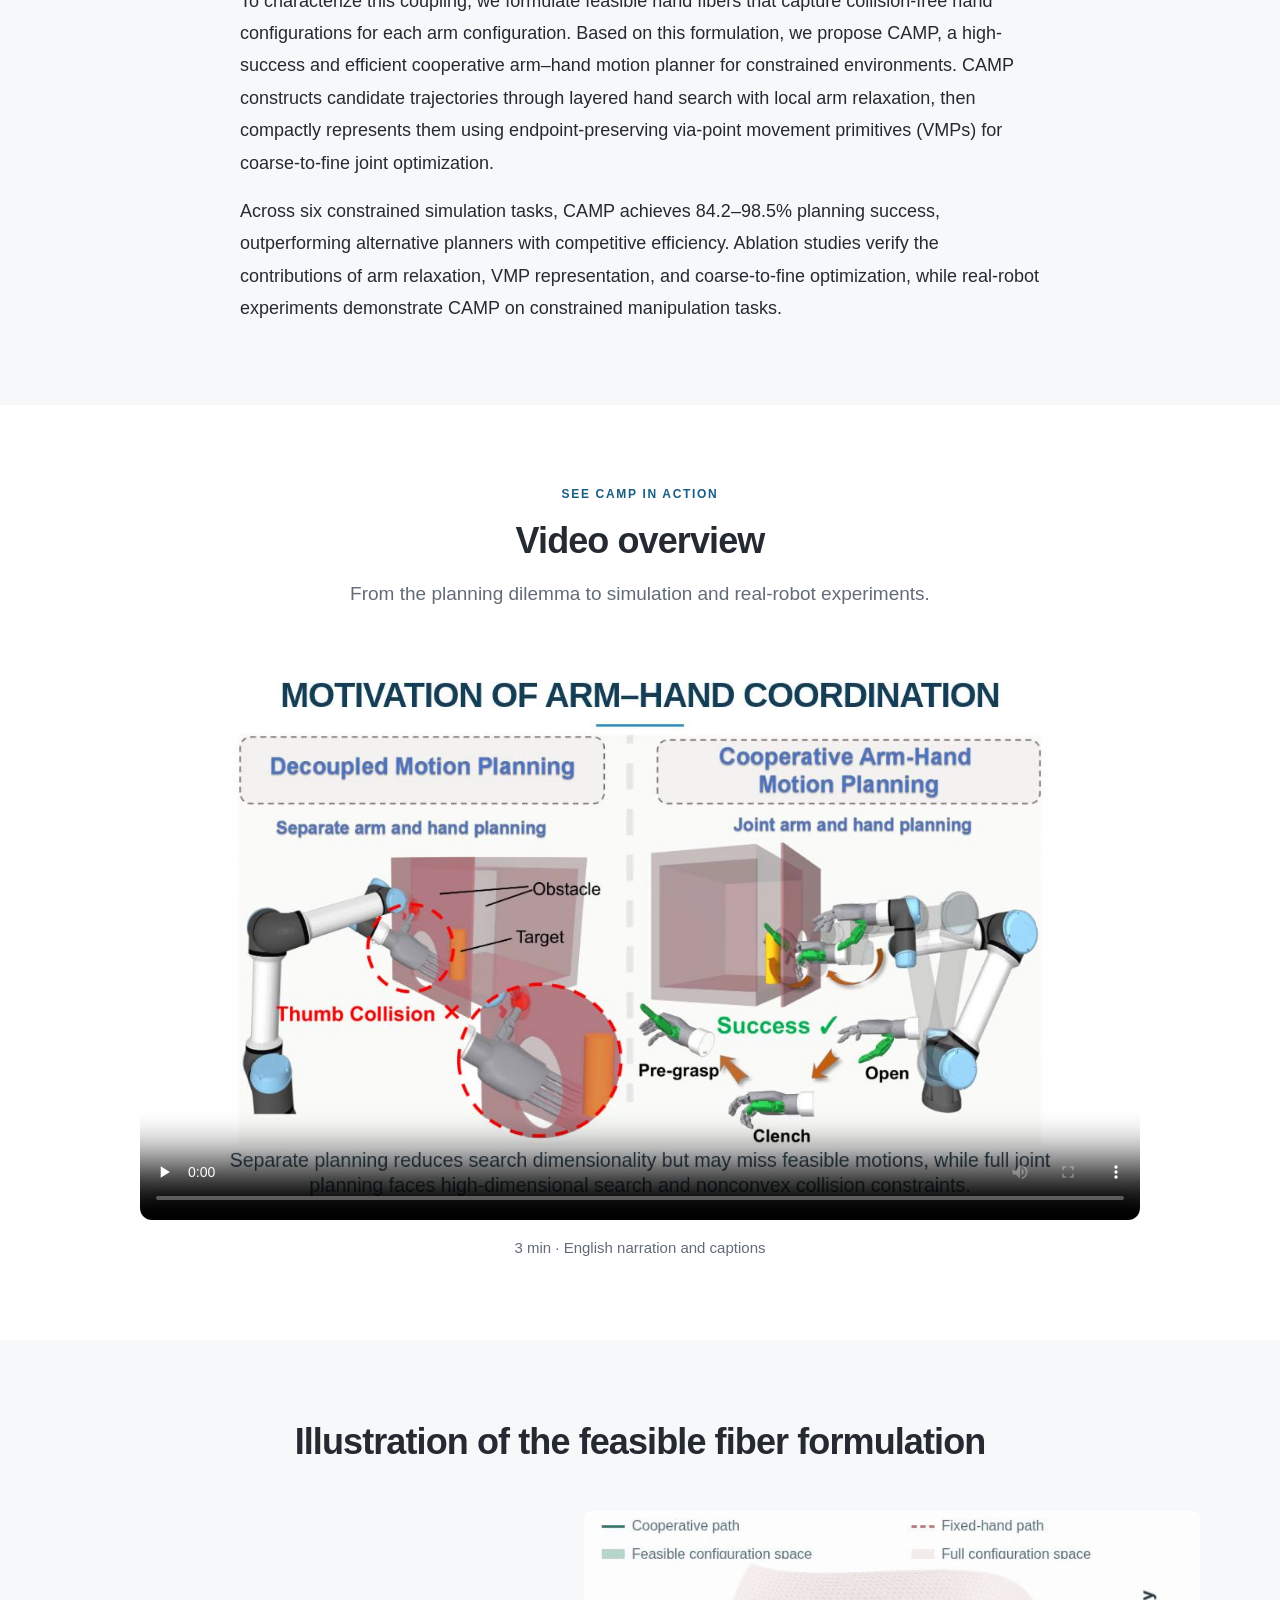
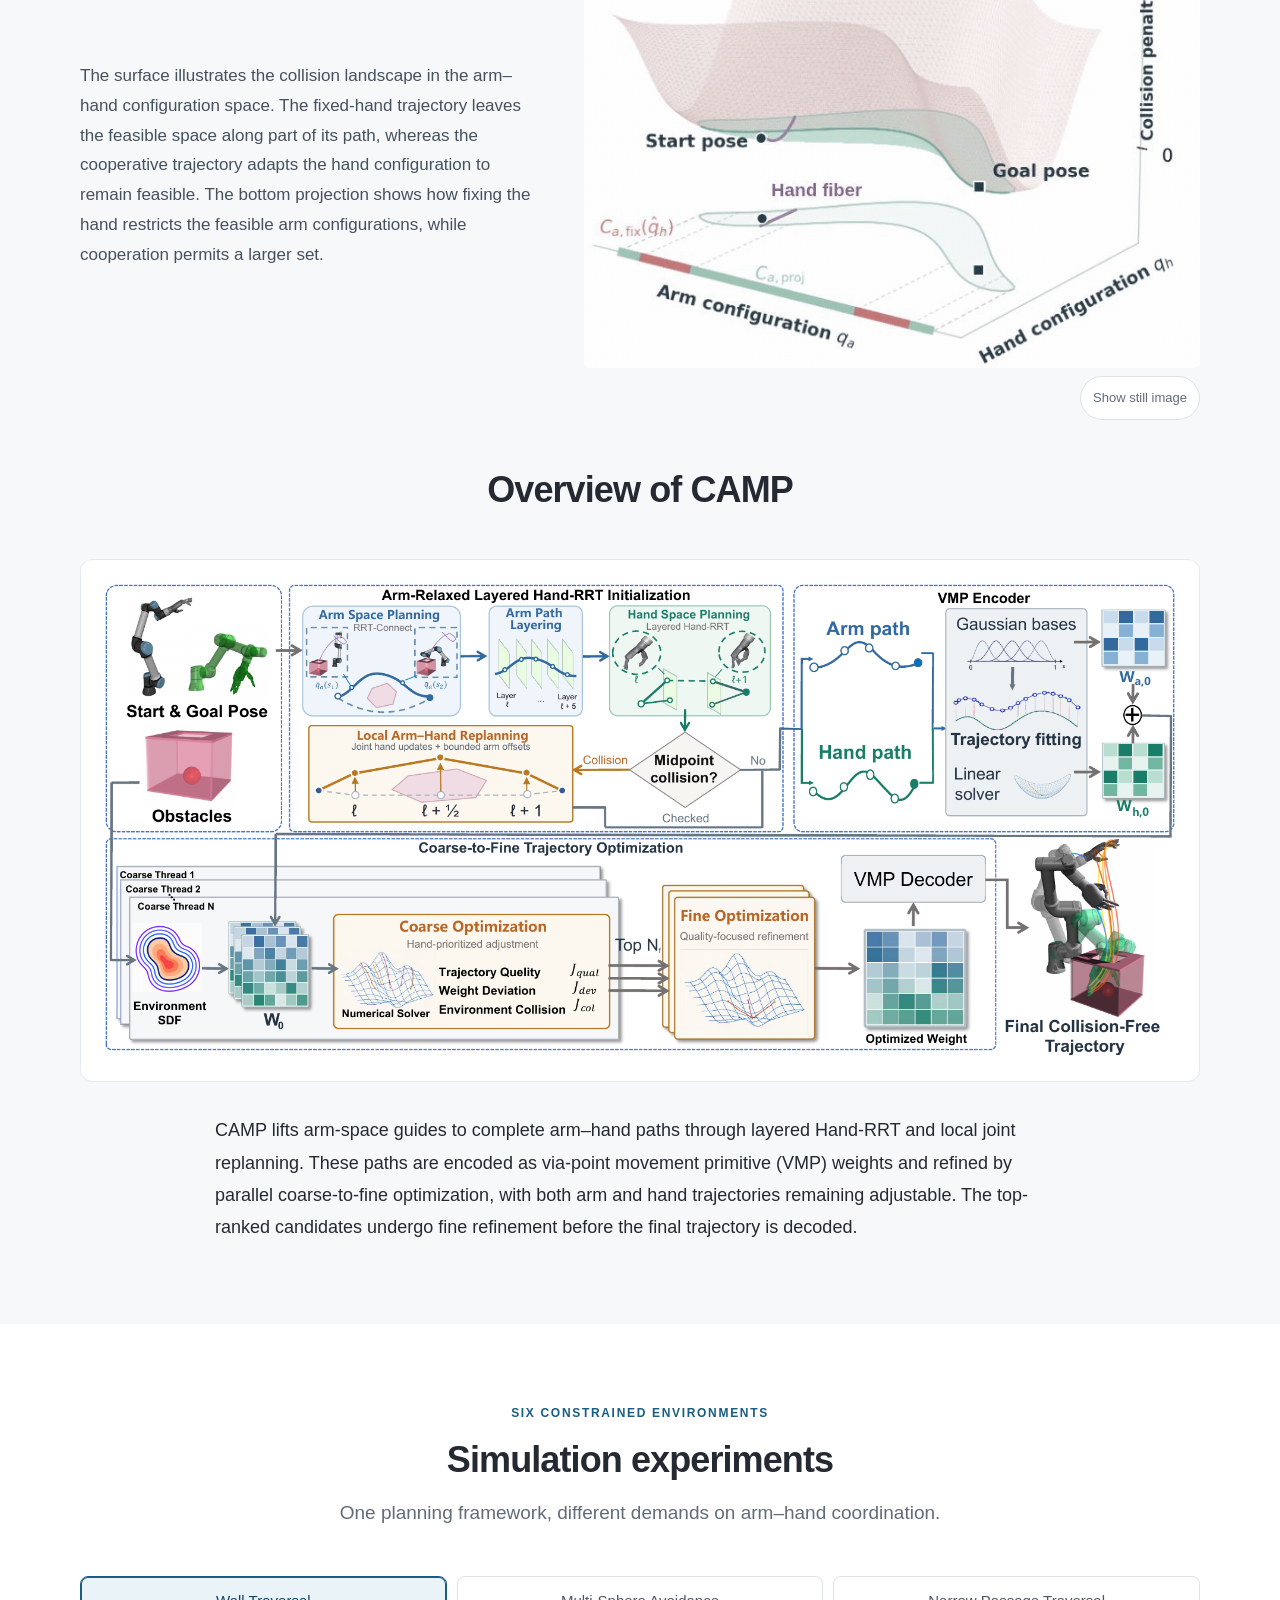
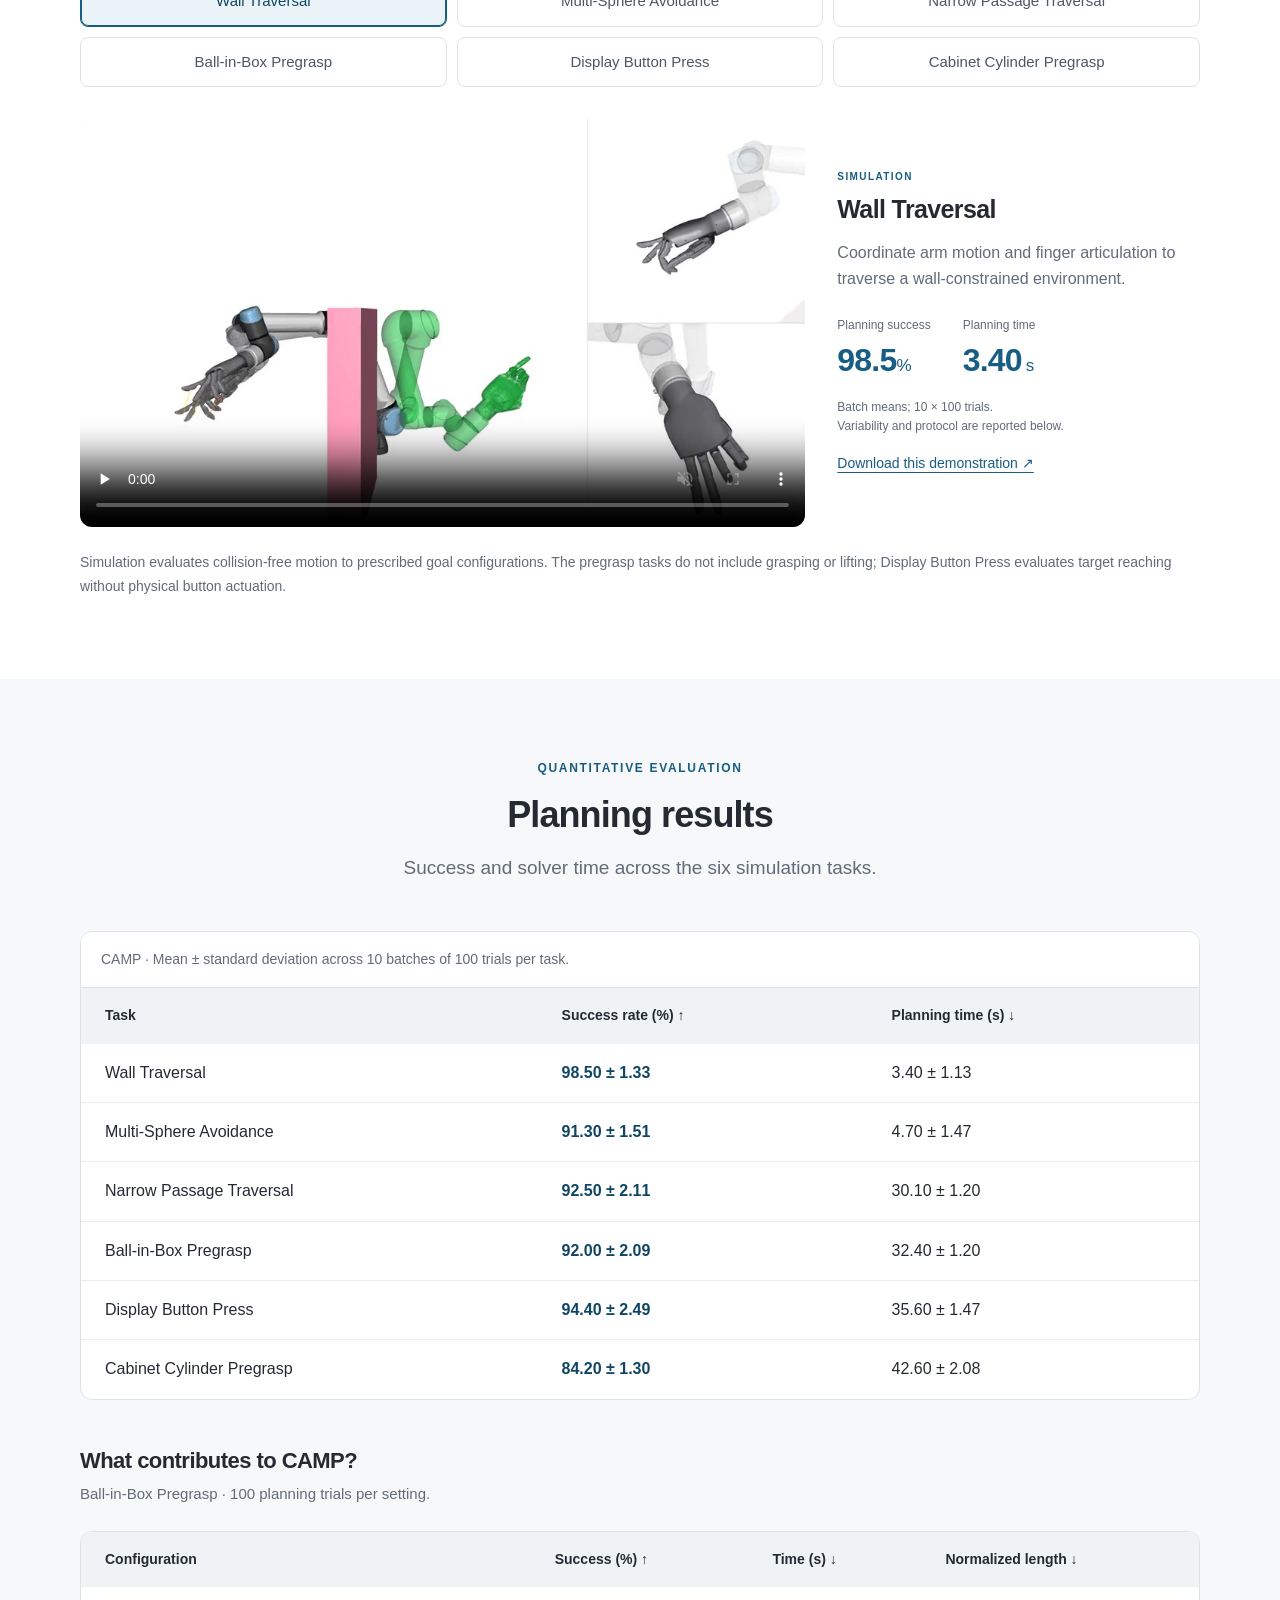
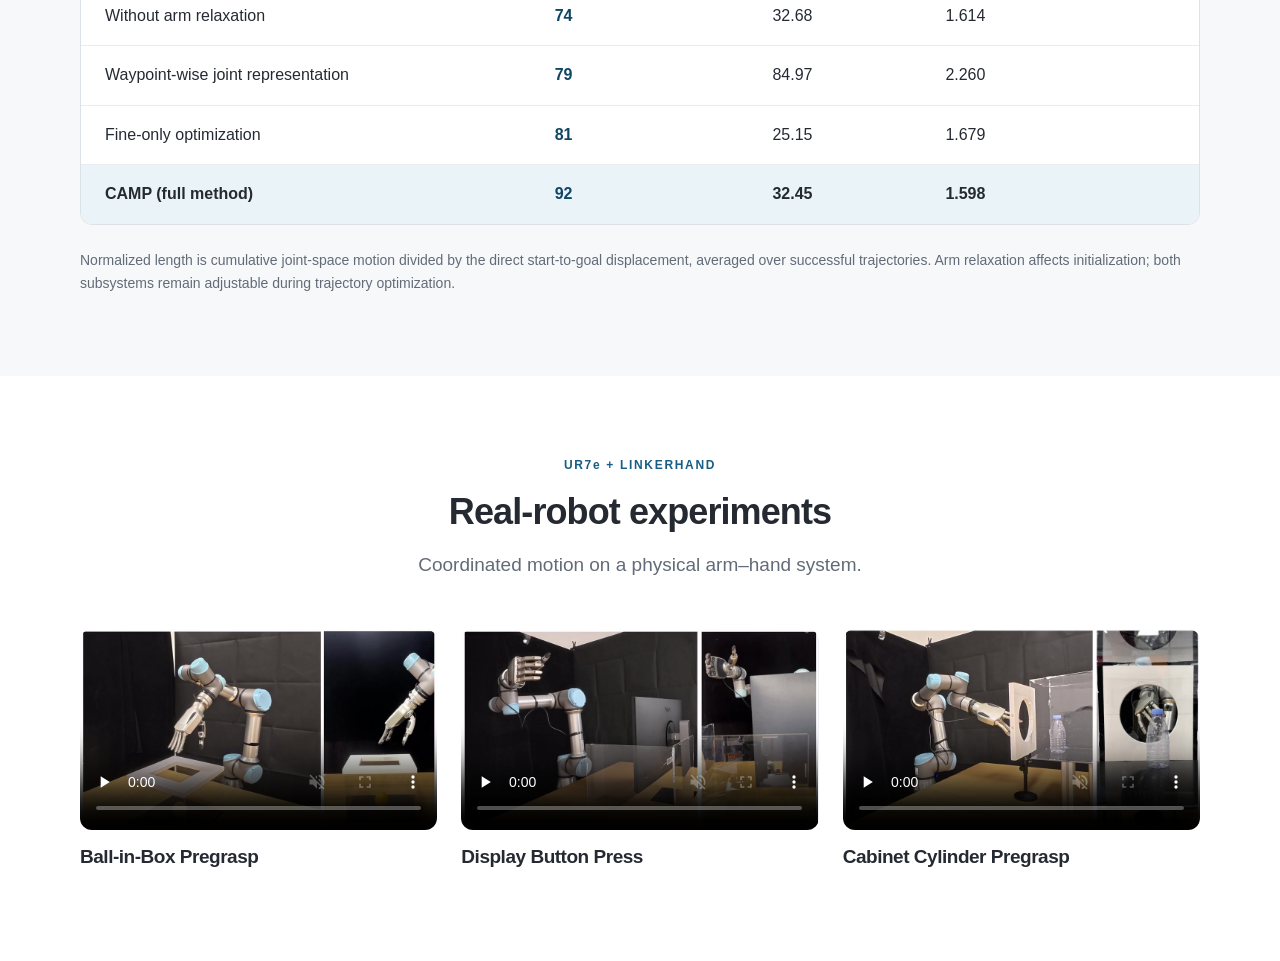
==== commit bbea97e4: "Keep the results section focused on experimental evidence Constraint: Remove the author-selected eva" ====
--- a/index.html
+++ b/index.html
@@ -166,14 +166,6 @@
             </tbody>
           </table>
         </div>
-        <details class="protocol">
-          <summary>Evaluation protocol and metric definitions</summary>
-          <div>
-            <p>All methods use the same sampled scenes and start and goal configurations. The experimental platform has a 6-DoF UR7e arm and a 16-DoF LinkerHand, for 22 active joints. Planning runs on an Intel Core i9-14900KF CPU and an NVIDIA GeForce RTX 5070 Ti GPU.</p>
-            <p>Success requires a complete trajectory that reaches the prescribed goal, satisfies the task constraints and passes exact collision checks in MuJoCo. Planning time is the solver wall-clock time averaged over all 100 trials in each batch; it excludes setup, path simplification, dense post-planning validation, collision-checker construction, artifact I/O and playback.</p>
-            <p>The paper provides the complete RRT-Connect, QRRT*, CHOMP and A*+CHOMP comparisons, as well as ablations of arm relaxation, trajectory representation and coarse-to-fine optimization.</p>
-          </div>
-        </details>
         <div class="ablation-header">
           <h3>What contributes to CAMP?</h3>
           <p>Ball-in-Box Pregrasp · 100 planning trials per setting.</p>
